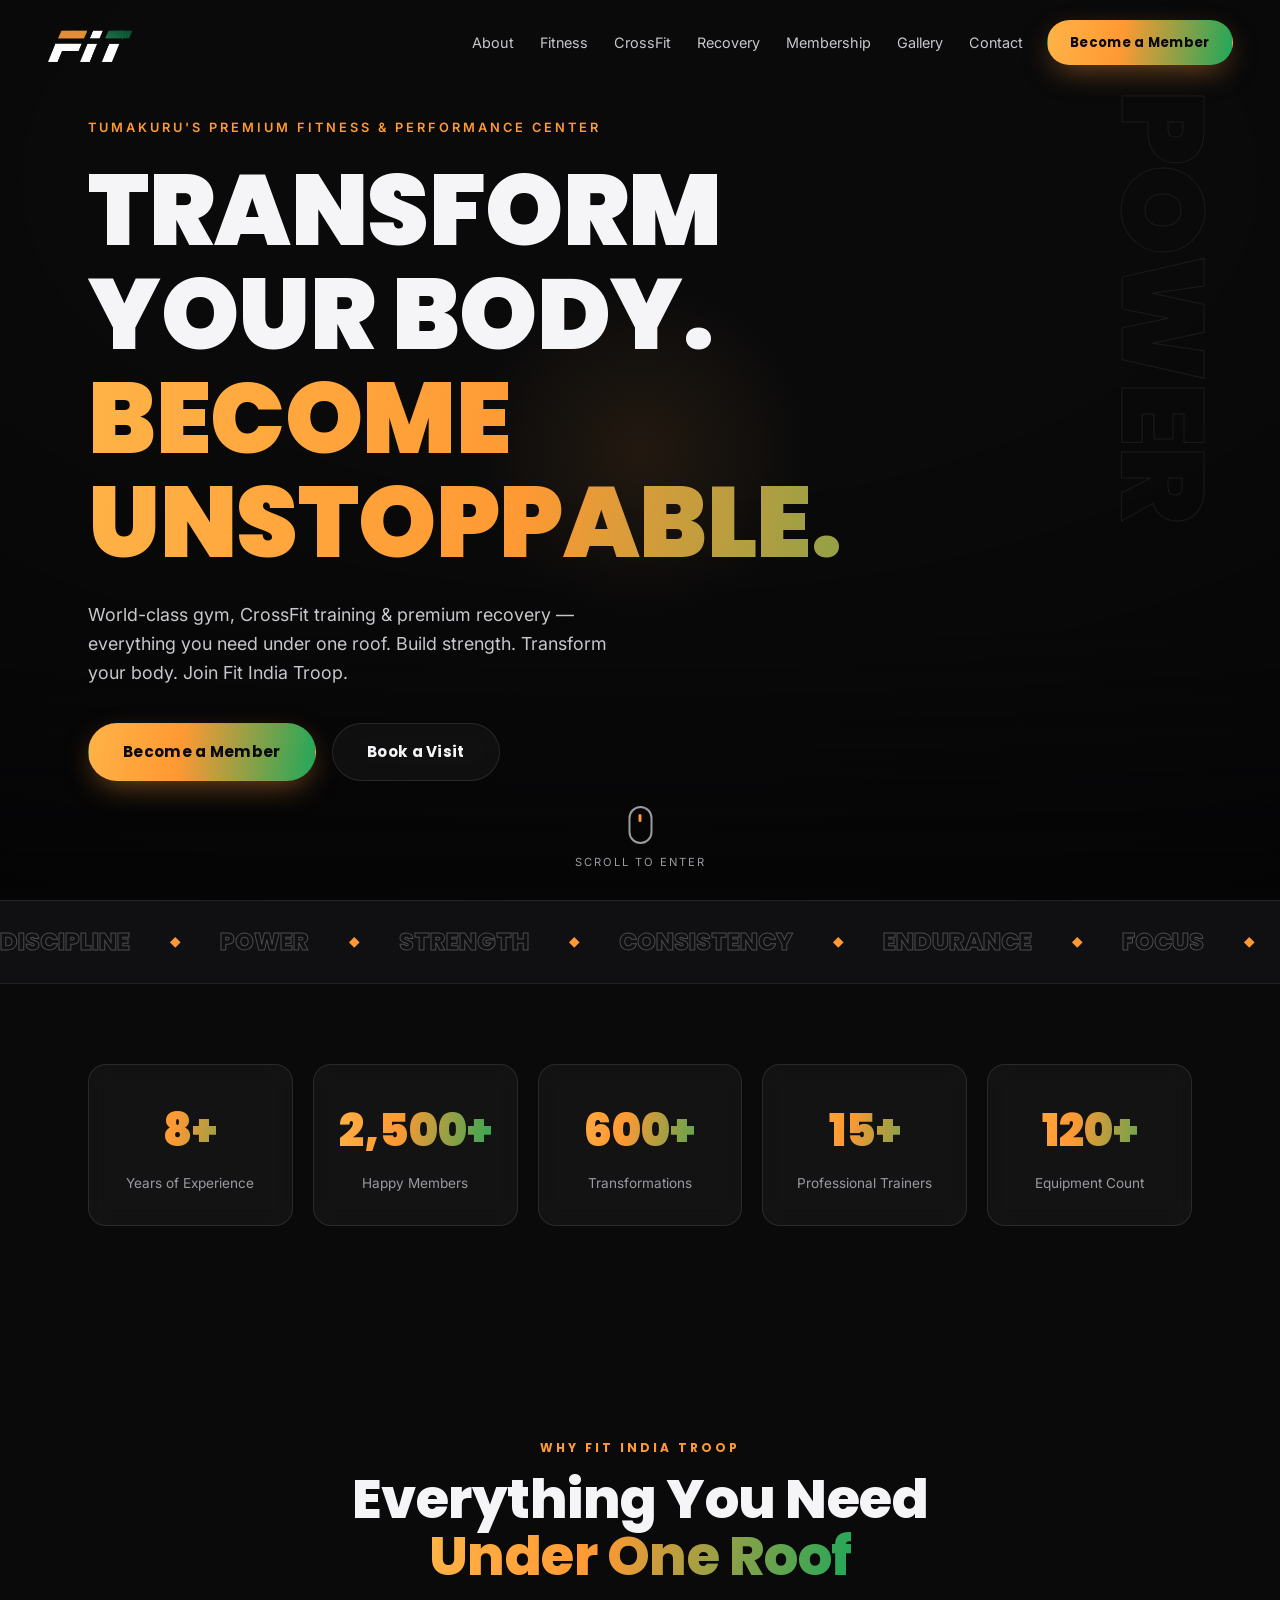
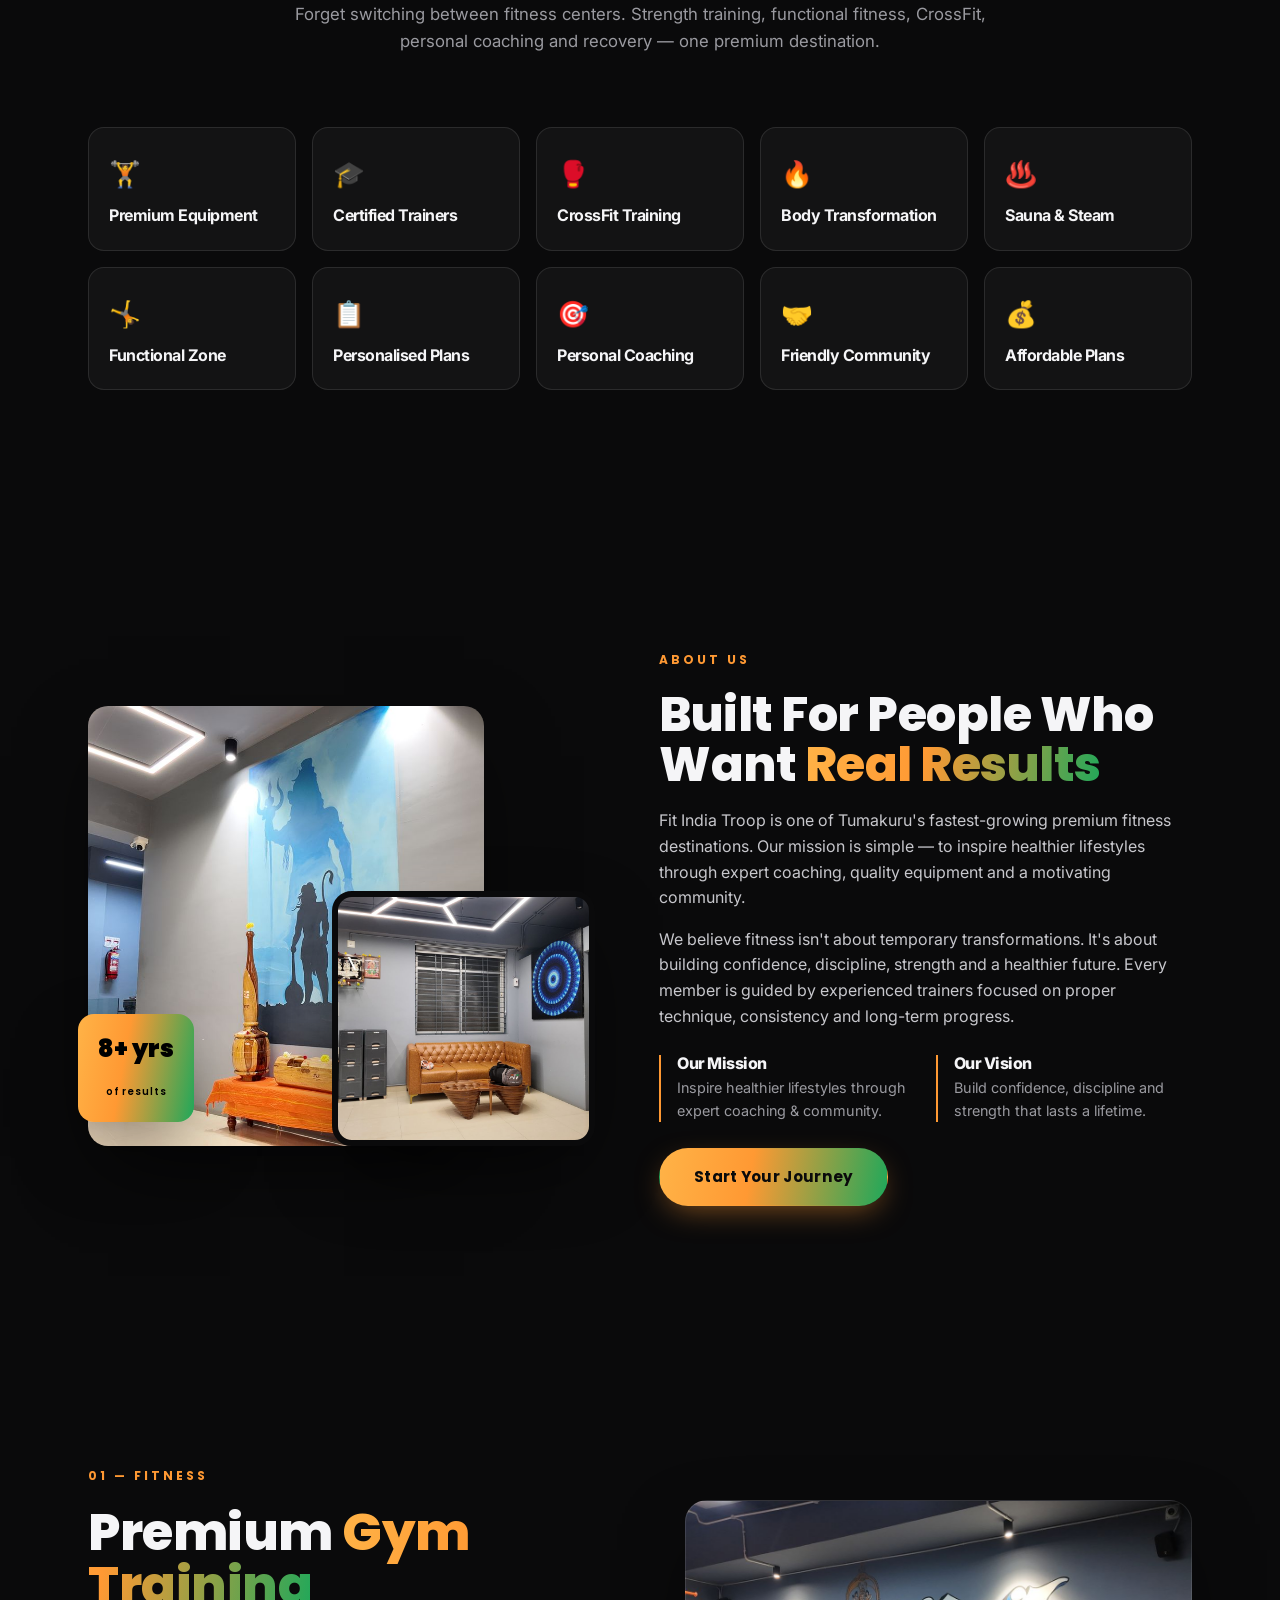
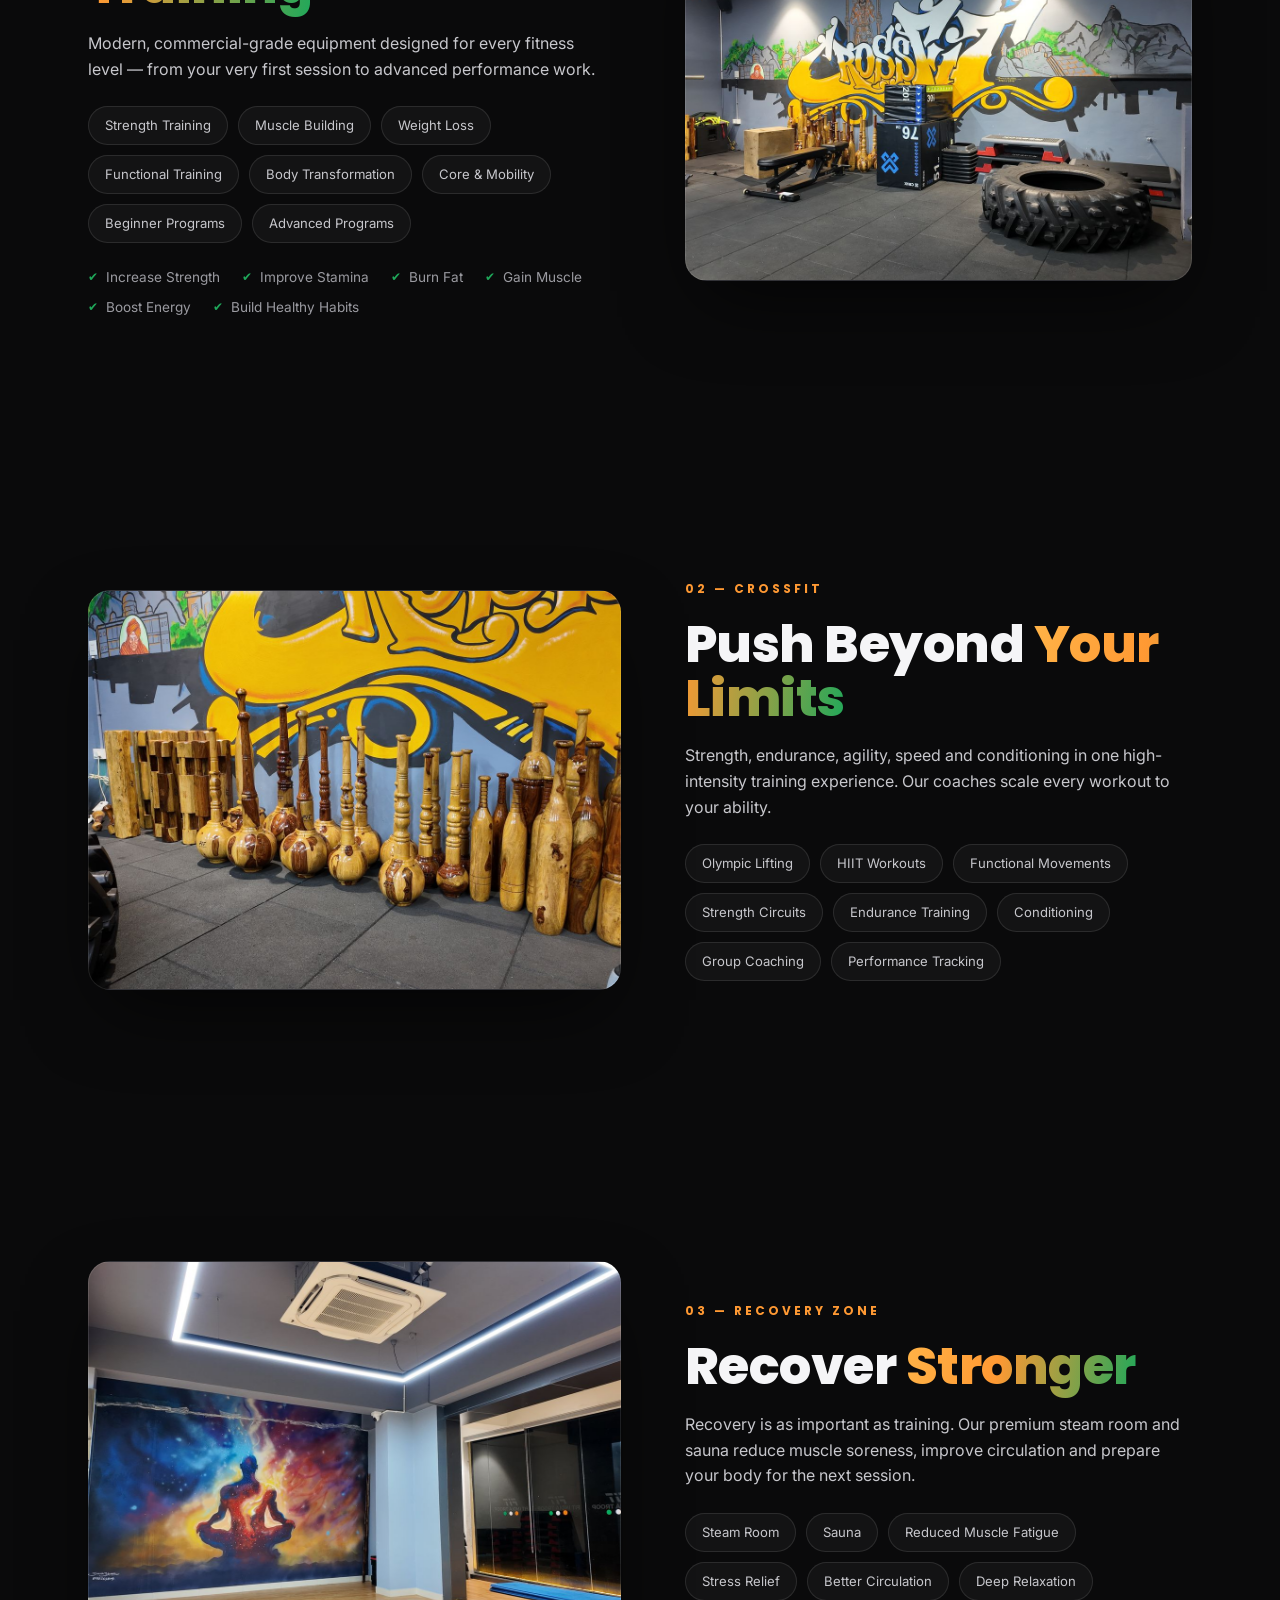
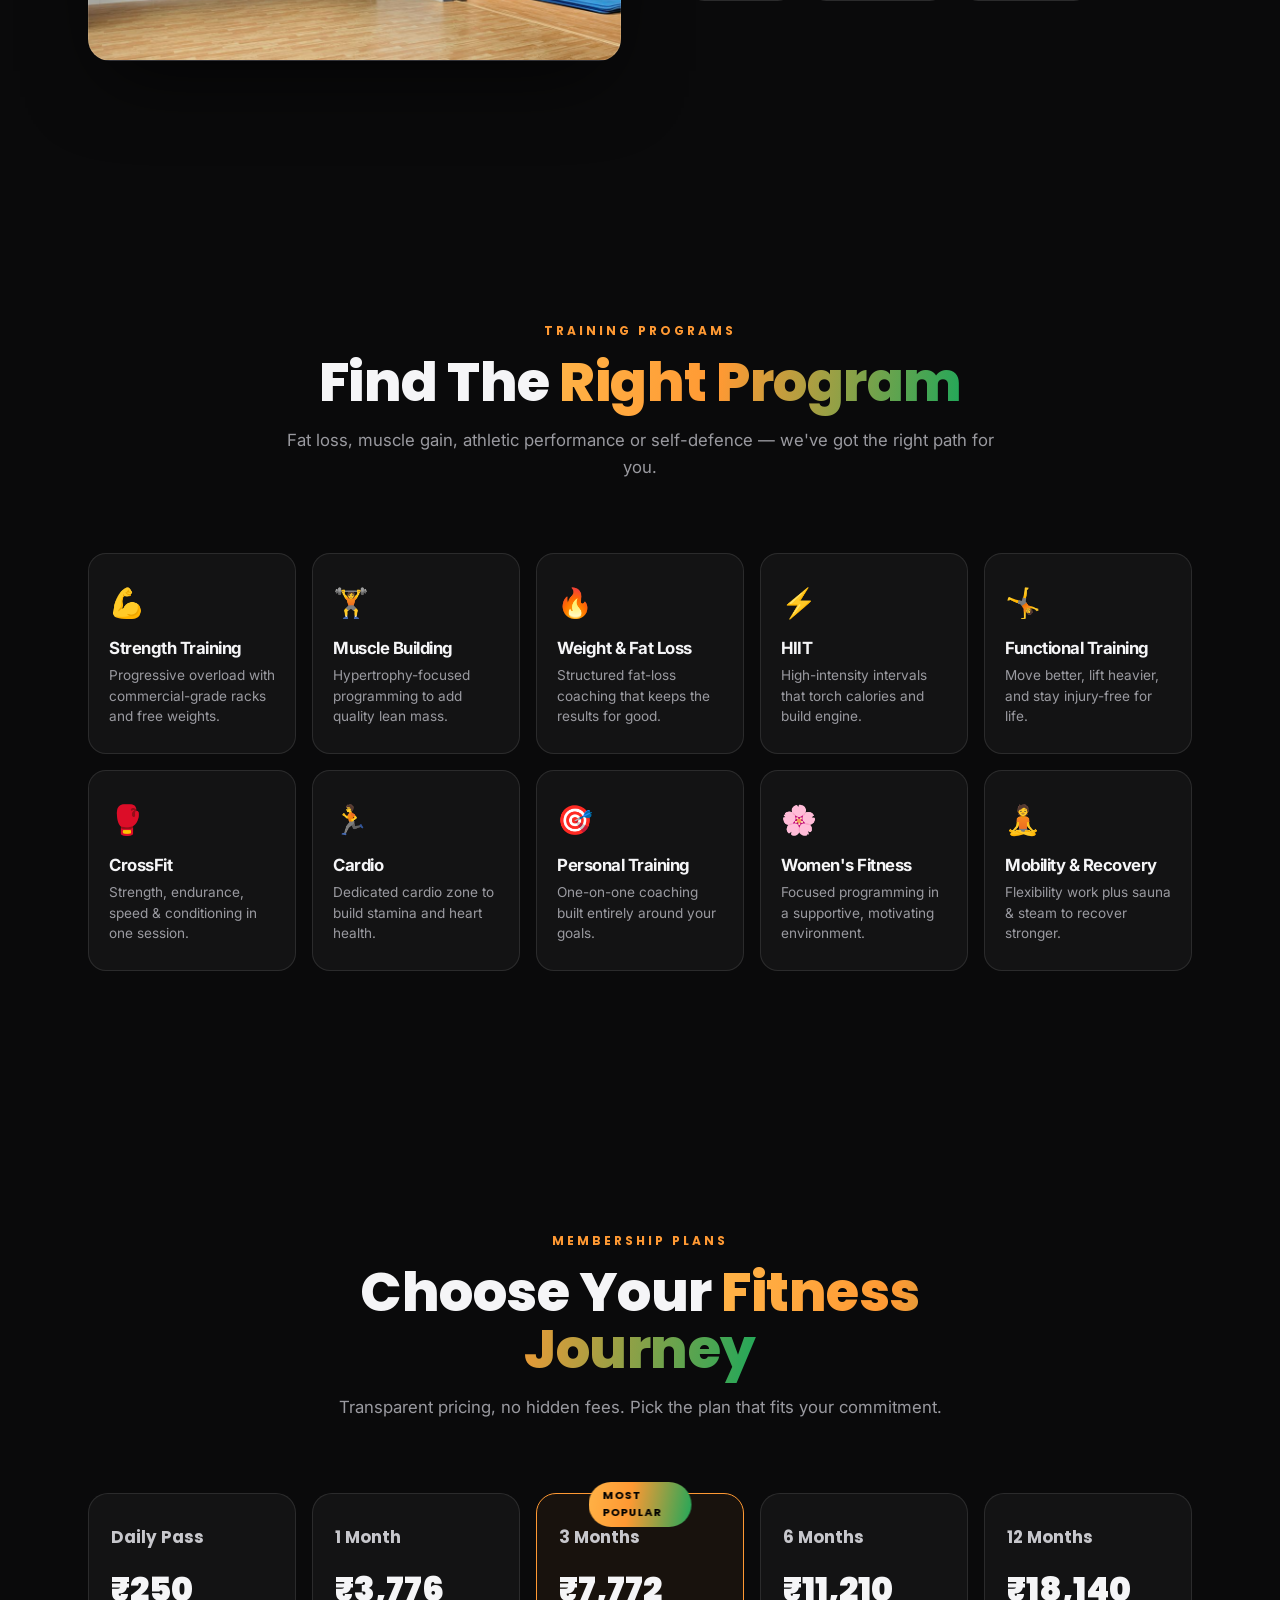
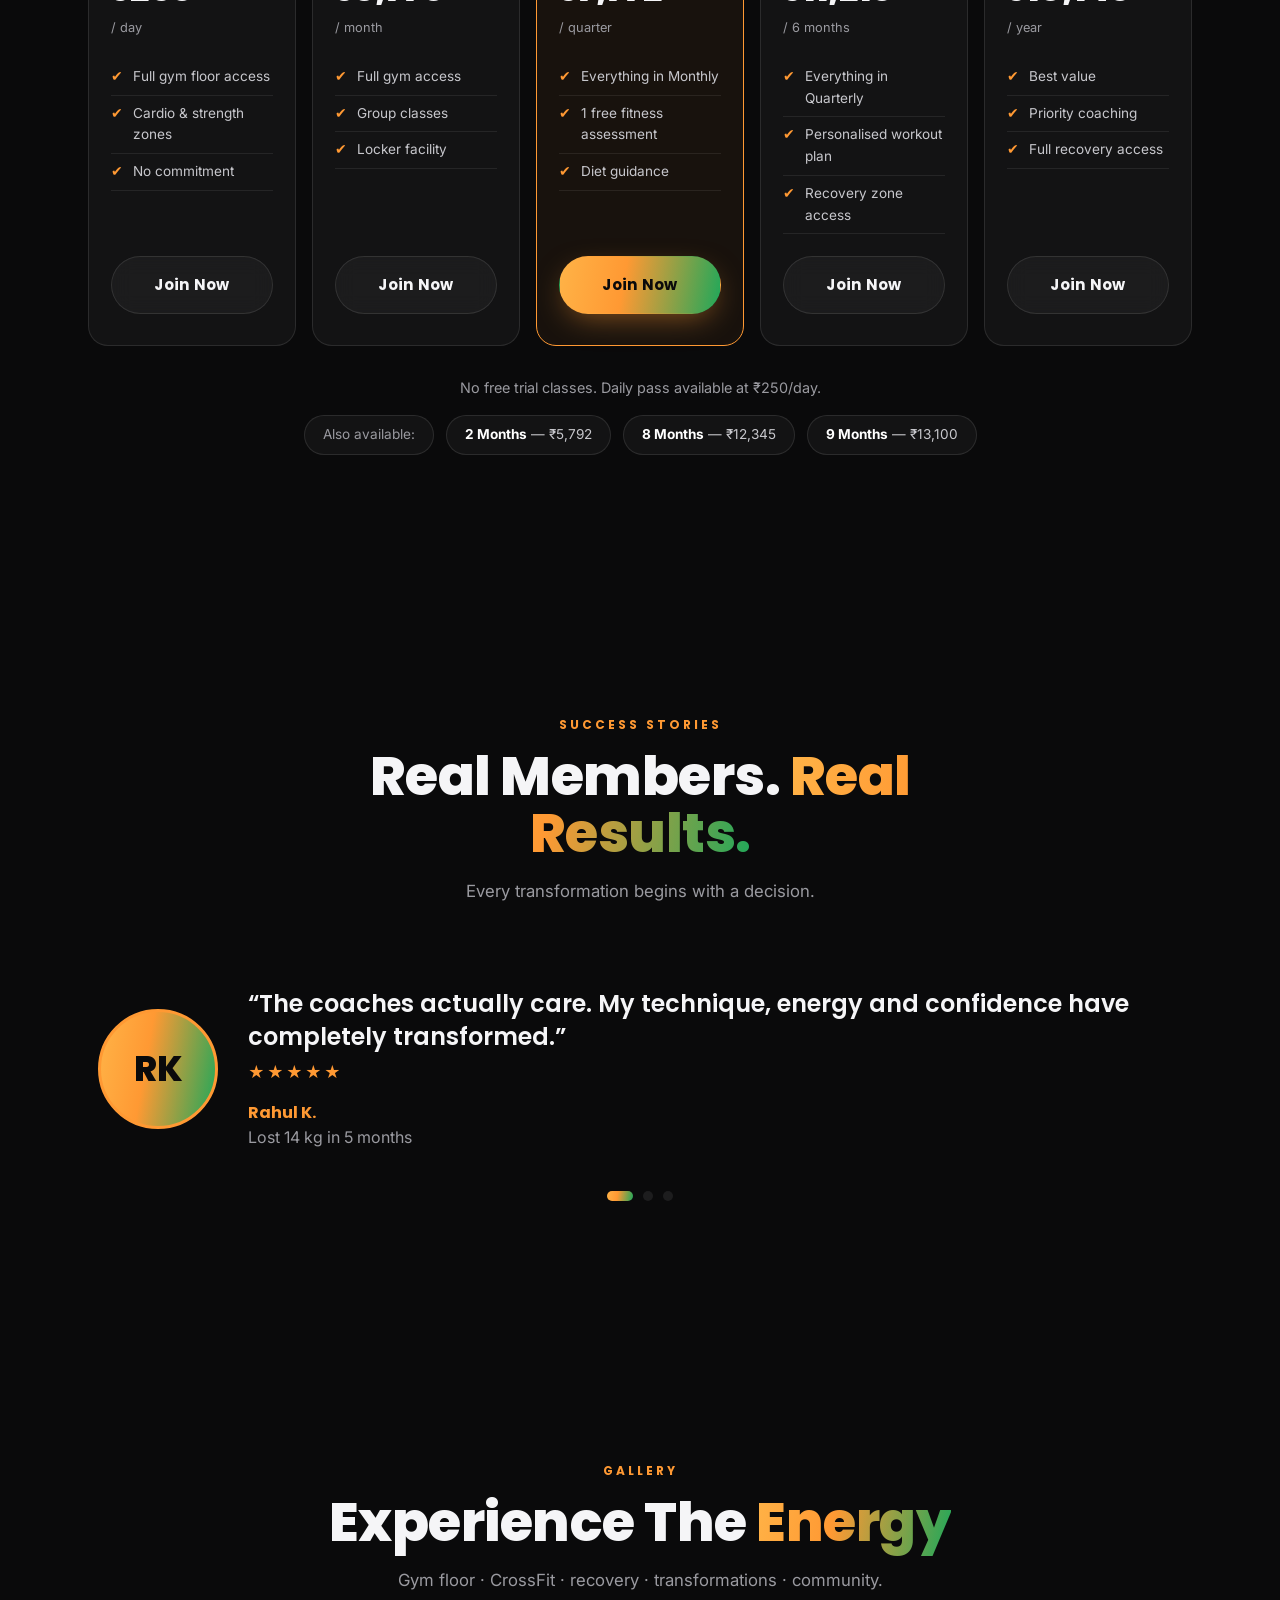
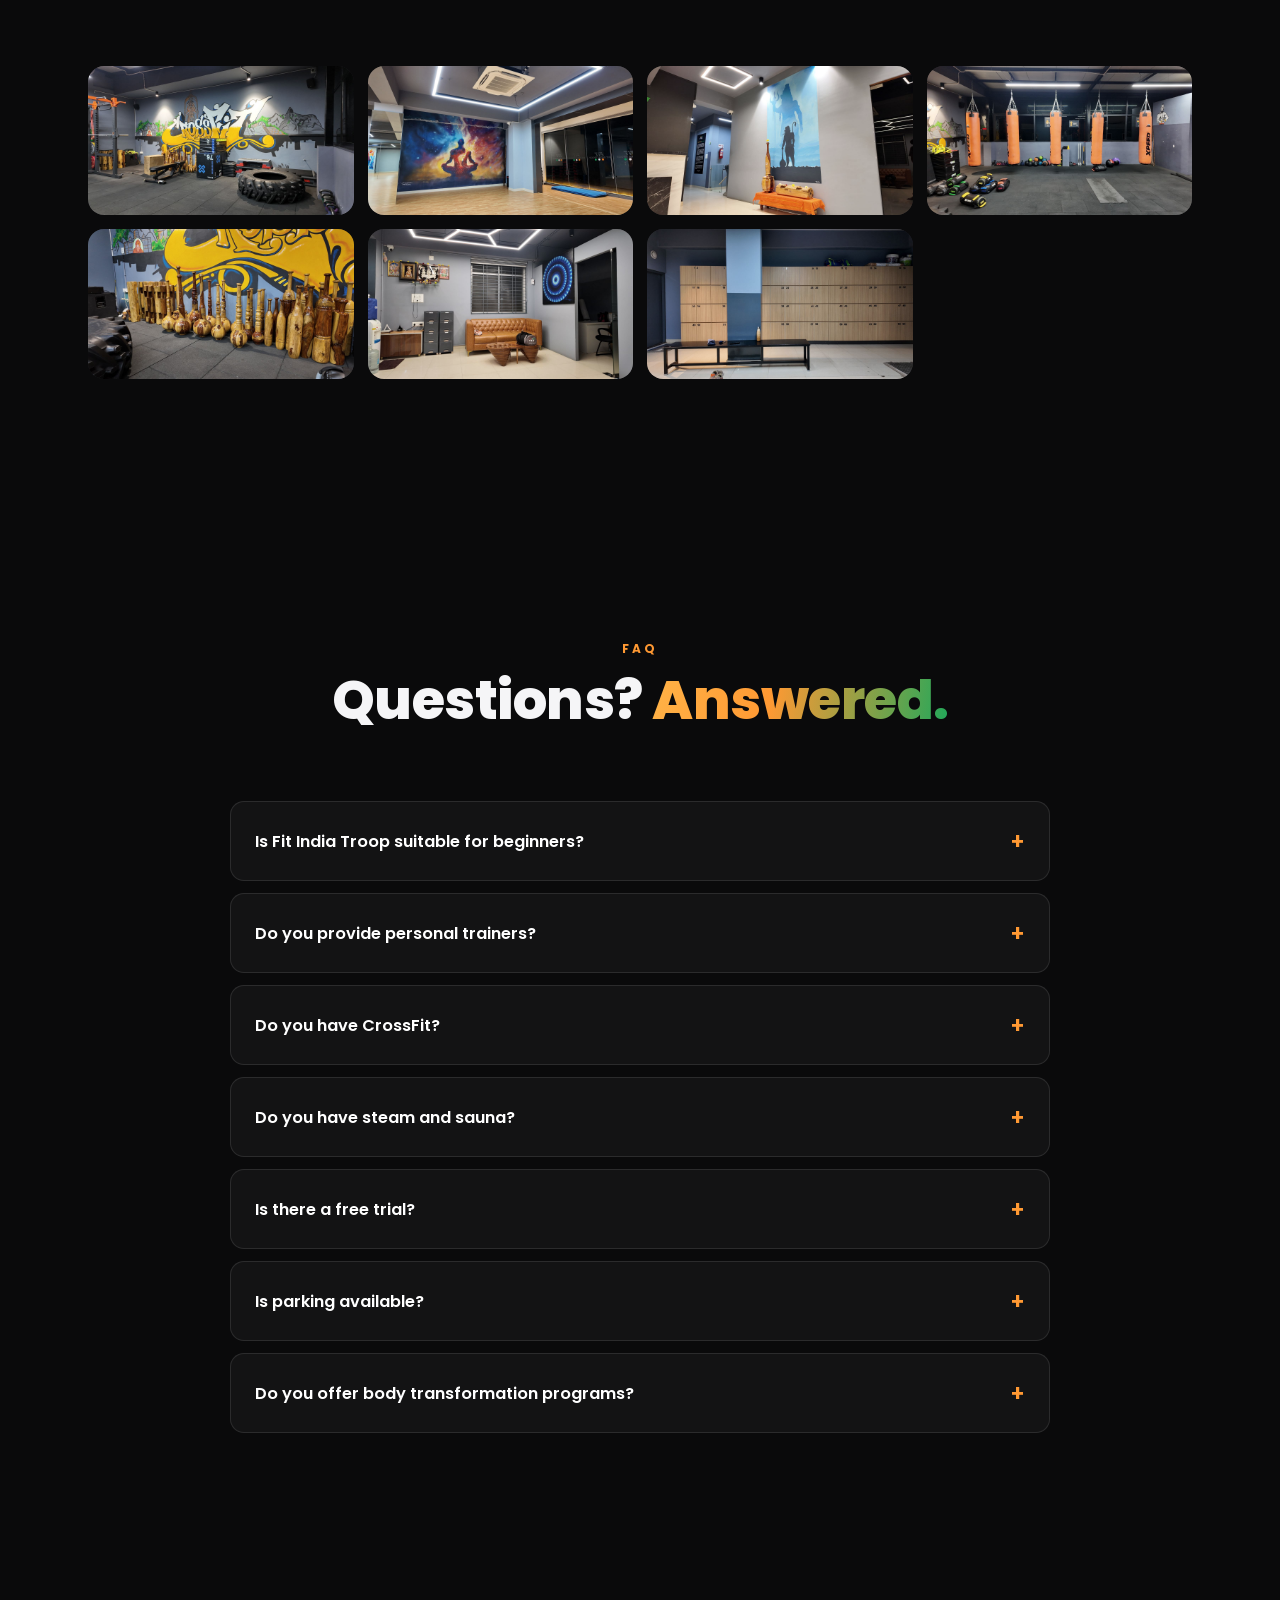
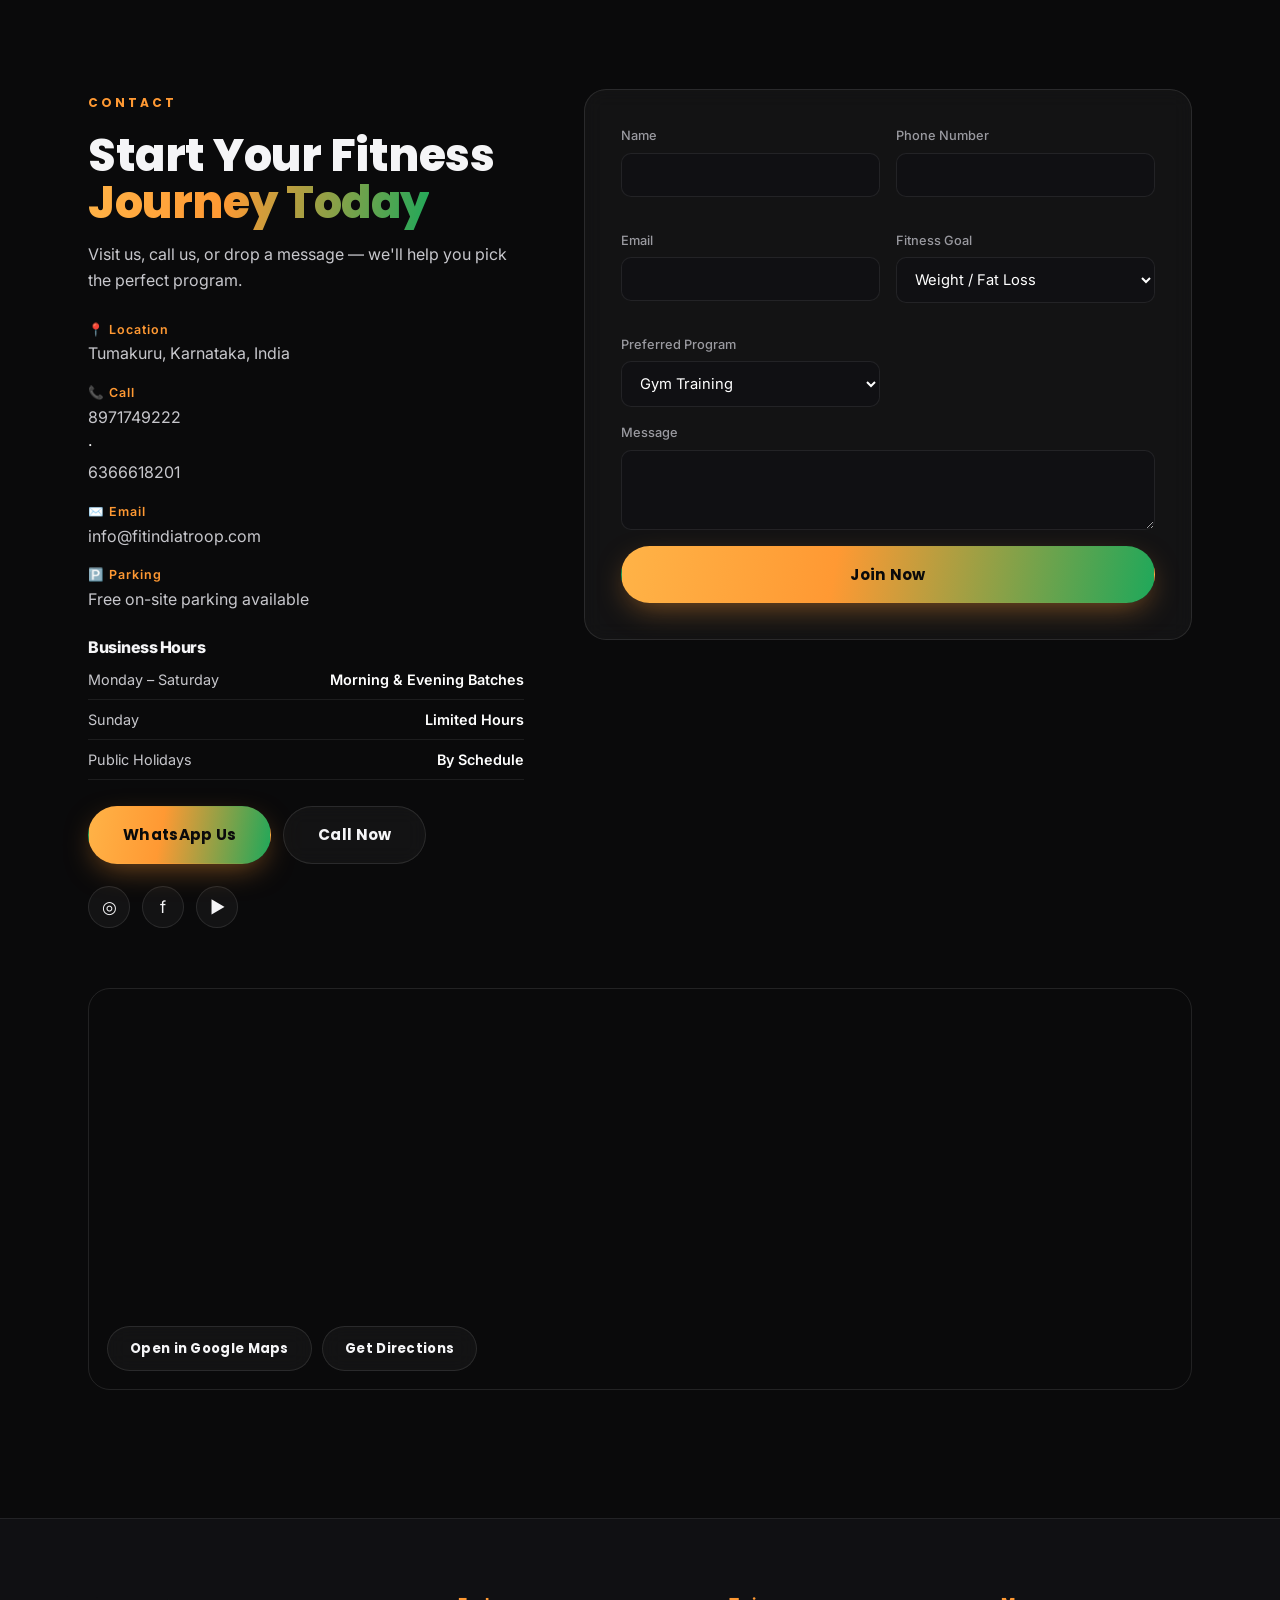
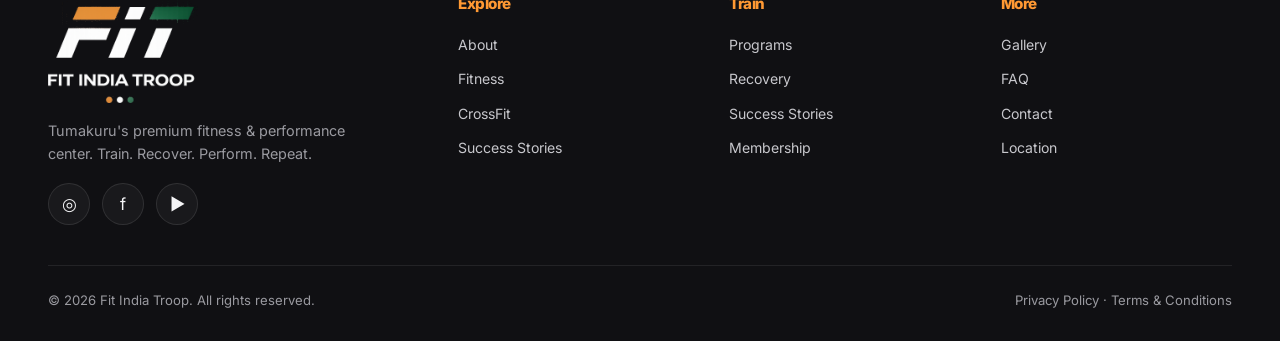
==== index.html @ 98d15b54 "Add Fit India Troop website Full premium single-page site: 3D scroll lat-pulldown hero, real logo, r" ====
<!DOCTYPE html>
<html lang="en">
<head>
  <meta charset="UTF-8" />
  <meta name="viewport" content="width=device-width, initial-scale=1.0" />
  <meta name="theme-color" content="#0a0a0b" />

  <title>Fit India Troop — Premium Gym, CrossFit & Recovery in Tumakuru</title>
  <meta name="description" content="Fit India Troop is Tumakuru's premium fitness & performance center — world-class gym, CrossFit, personal training and sauna & steam recovery. Train. Recover. Perform." />
  <meta name="keywords" content="gym in Tumakuru, best gym in Tumakuru, CrossFit Tumakuru, personal training Tumakuru, sauna gym Tumakuru, steam bath gym Tumakuru, body transformation Tumakuru, functional training, weight loss gym Tumakuru" />
  <meta name="author" content="Fit India Troop" />
  <link rel="canonical" href="https://www.fitindiatroop.com/" />

  <!-- Open Graph -->
  <meta property="og:type" content="website" />
  <meta property="og:title" content="Fit India Troop — Premium Gym, CrossFit & Recovery in Tumakuru" />
  <meta property="og:description" content="World-class gym, CrossFit training & premium recovery — all under one roof in Tumakuru." />
  <meta property="og:image" content="assets/images/gym-1.jpg" />
  <meta property="og:site_name" content="Fit India Troop" />
  <meta name="twitter:card" content="summary_large_image" />

  <link rel="icon" type="image/png" href="assets/logo-mark.png" />
  <link rel="preconnect" href="https://fonts.googleapis.com" />
  <link rel="preconnect" href="https://fonts.gstatic.com" crossorigin />
  <link href="https://fonts.googleapis.com/css2?family=Inter:wght@300;400;500;600&family=Poppins:wght@600;700;800;900&display=swap" rel="stylesheet" />
  <link rel="stylesheet" href="css/styles.css" />

  <!-- Structured data -->
  <script type="application/ld+json">
  {
    "@context": "https://schema.org",
    "@type": "HealthClub",
    "name": "Fit India Troop",
    "description": "Premium fitness & performance center offering gym, CrossFit, personal training and recovery facilities.",
    "address": { "@type": "PostalAddress", "addressLocality": "Tumakuru", "addressRegion": "Karnataka", "addressCountry": "IN" },
    "telephone": "+918971749222",
    "openingHours": "Mo-Sa",
    "priceRange": "₹₹",
    "sameAs": []
  }
  </script>
</head>
<body>

  <!-- ============ LOADER ============ -->
  <div id="loader" class="loader">
    <div class="loader__inner">
      <img class="loader__logo" src="assets/logo.png" alt="Fit India Troop" />
      <div class="loader__bar"><span id="loaderFill" class="loader__fill"></span></div>
      <div class="loader__pct"><span id="loaderPct">0</span>%</div>
      <p class="loader__tag">TRAIN · RECOVER · PERFORM</p>
    </div>
  </div>

  <!-- ============ PROGRESS + CURSOR ============ -->
  <div id="scrollProgress" class="scroll-progress"></div>
  <div id="cursorGlow" class="cursor-glow"></div>

  <!-- ============ NAV ============ -->
  <header id="nav" class="nav">
    <a href="#hero" class="nav__brand" aria-label="Fit India Troop home"><img class="logo--mark" src="assets/logo-mark.png" alt="Fit India Troop" /></a>
    <nav class="nav__links" id="navLinks">
      <a href="#about">About</a>
      <a href="#fitness">Fitness</a>
      <a href="#crossfit">CrossFit</a>
      <a href="#recovery">Recovery</a>
      <a href="#membership">Membership</a>
      <a href="#gallery">Gallery</a>
      <a href="#contact">Contact</a>
    </nav>
    <a href="#membership" class="btn btn--sm btn--solid nav__cta">Become a Member</a>
    <button id="navToggle" class="nav__toggle" aria-label="Menu"><span></span><span></span><span></span></button>
  </header>

  <!-- ============ HERO ============ -->
  <section id="hero" class="hero">
    <canvas id="heroCanvas" class="hero__canvas"></canvas>
    <div class="hero__vignette"></div>

    <div class="hero__words" id="heroWords" aria-hidden="true"></div>

    <div class="hero__content">
      <p class="hero__eyebrow">Tumakuru's Premium Fitness &amp; Performance Center</p>
      <h1 class="hero__title">
        <span>TRANSFORM</span>
        <span>YOUR BODY.</span>
        <span class="grad">BECOME UNSTOPPABLE.</span>
      </h1>
      <p class="hero__sub">World-class gym, CrossFit training &amp; premium recovery — everything you need under one roof. Build strength. Transform your body. Join Fit India Troop.</p>
      <div class="hero__cta">
        <a href="#membership" class="btn btn--solid">Become a Member</a>
        <a href="#contact" class="btn btn--ghost">Book a Visit</a>
      </div>
    </div>

    <a href="#stats" class="hero__scroll" aria-label="Scroll down">
      <span class="hero__mouse"><span></span></span>
      <em>Scroll to enter</em>
    </a>
  </section>

  <!-- ============ MARQUEE ============ -->
  <div class="marquee" aria-hidden="true">
    <div class="marquee__track" id="marqueeTrack"></div>
  </div>

  <!-- ============ STATS ============ -->
  <section id="stats" class="stats">
    <div class="stats__grid" id="statsGrid"></div>
  </section>

  <!-- ============ ONE ROOF / WHY ============ -->
  <section id="why" class="section why">
    <div class="section__head reveal">
      <span class="kicker">Why Fit India Troop</span>
      <h2>Everything You Need <span class="grad">Under One Roof</span></h2>
      <p>Forget switching between fitness centers. Strength training, functional fitness, CrossFit, personal coaching and recovery — one premium destination.</p>
    </div>
    <div class="why__grid" id="whyGrid"></div>
  </section>

  <!-- ============ ABOUT ============ -->
  <section id="about" class="section about">
    <div class="about__grid">
      <div class="about__media reveal">
        <div class="about__img" data-img="aboutPrimary"></div>
        <div class="about__img about__img--sm" data-img="aboutSecondary"></div>
        <div class="about__badge">8+ yrs<br /><small>of results</small></div>
      </div>
      <div class="about__body">
        <span class="kicker reveal">About Us</span>
        <h2 class="reveal">Built For People Who Want <span class="grad">Real Results</span></h2>
        <p class="reveal">Fit India Troop is one of Tumakuru's fastest-growing premium fitness destinations. Our mission is simple — to inspire healthier lifestyles through expert coaching, quality equipment and a motivating community.</p>
        <p class="reveal">We believe fitness isn't about temporary transformations. It's about building confidence, discipline, strength and a healthier future. Every member is guided by experienced trainers focused on proper technique, consistency and long-term progress.</p>
        <div class="about__mv">
          <div class="mv reveal"><h4>Our Mission</h4><p>Inspire healthier lifestyles through expert coaching &amp; community.</p></div>
          <div class="mv reveal"><h4>Our Vision</h4><p>Build confidence, discipline and strength that lasts a lifetime.</p></div>
        </div>
        <a href="#membership" class="btn btn--solid reveal">Start Your Journey</a>
      </div>
    </div>
  </section>

  <!-- ============ FITNESS ============ -->
  <section id="fitness" class="section split split--fitness">
    <div class="split__text">
      <span class="kicker reveal">01 — Fitness</span>
      <h2 class="reveal">Premium <span class="grad">Gym Training</span></h2>
      <p class="reveal">Modern, commercial-grade equipment designed for every fitness level — from your very first session to advanced performance work.</p>
      <ul class="chips reveal">
        <li>Strength Training</li><li>Muscle Building</li><li>Weight Loss</li><li>Functional Training</li>
        <li>Body Transformation</li><li>Core &amp; Mobility</li><li>Beginner Programs</li><li>Advanced Programs</li>
      </ul>
      <div class="benefits reveal">
        <span>Increase Strength</span><span>Improve Stamina</span><span>Burn Fat</span>
        <span>Gain Muscle</span><span>Boost Energy</span><span>Build Healthy Habits</span>
      </div>
    </div>
    <div class="split__visual reveal"><div class="split__img" data-gallery-idx="0"></div></div>
  </section>

  <!-- ============ CROSSFIT ============ -->
  <section id="crossfit" class="section split split--rev split--crossfit">
    <div class="split__text">
      <span class="kicker reveal">02 — CrossFit</span>
      <h2 class="reveal">Push Beyond <span class="grad">Your Limits</span></h2>
      <p class="reveal">Strength, endurance, agility, speed and conditioning in one high-intensity training experience. Our coaches scale every workout to your ability.</p>
      <ul class="chips reveal">
        <li>Olympic Lifting</li><li>HIIT Workouts</li><li>Functional Movements</li><li>Strength Circuits</li>
        <li>Endurance Training</li><li>Conditioning</li><li>Group Coaching</li><li>Performance Tracking</li>
      </ul>
    </div>
    <div class="split__visual reveal"><div class="split__img" data-gallery-idx="1"></div></div>
  </section>

  <!-- ============ RECOVERY ============ -->
  <section id="recovery" class="section split split--rev recovery">
    <div class="split__text">
      <span class="kicker reveal">03 — Recovery Zone</span>
      <h2 class="reveal">Recover <span class="grad">Stronger</span></h2>
      <p class="reveal">Recovery is as important as training. Our premium steam room and sauna reduce muscle soreness, improve circulation and prepare your body for the next session.</p>
      <ul class="chips reveal">
        <li>Steam Room</li><li>Sauna</li><li>Reduced Muscle Fatigue</li>
        <li>Stress Relief</li><li>Better Circulation</li><li>Deep Relaxation</li>
      </ul>
    </div>
    <div class="split__visual reveal"><div class="split__img" data-gallery-idx="2"></div></div>
  </section>

  <!-- ============ PROGRAMS ============ -->
  <section id="programs" class="section programs">
    <div class="section__head reveal">
      <span class="kicker">Training Programs</span>
      <h2>Find The <span class="grad">Right Program</span></h2>
      <p>Fat loss, muscle gain, athletic performance or self-defence — we've got the right path for you.</p>
    </div>
    <div class="programs__grid" id="programsGrid"></div>
  </section>

  <!-- ============ MEMBERSHIP ============ -->
  <section id="membership" class="section membership">
    <div class="section__head reveal">
      <span class="kicker">Membership Plans</span>
      <h2>Choose Your <span class="grad">Fitness Journey</span></h2>
      <p>Transparent pricing, no hidden fees. Pick the plan that fits your commitment.</p>
    </div>
    <div class="plans" id="plansGrid"></div>
    <p class="plans__note" id="plansNote"></p>
    <div class="plans__extra" id="plansExtra"></div>
  </section>

  <!-- ============ TESTIMONIALS ============ -->
  <section id="stories" class="section stories">
    <div class="section__head reveal">
      <span class="kicker">Success Stories</span>
      <h2>Real Members. <span class="grad">Real Results.</span></h2>
      <p>Every transformation begins with a decision.</p>
    </div>
    <div class="stories__viewport"><div class="stories__track" id="storiesTrack"></div></div>
    <div class="stories__dots" id="storiesDots"></div>
  </section>

  <!-- ============ GALLERY ============ -->
  <section id="gallery" class="section gallery">
    <div class="section__head reveal">
      <span class="kicker">Gallery</span>
      <h2>Experience The <span class="grad">Energy</span></h2>
      <p>Gym floor · CrossFit · recovery · transformations · community.</p>
    </div>
    <div class="gallery__grid" id="galleryGrid"></div>
  </section>

  <!-- ============ FAQ ============ -->
  <section id="faq" class="section faq">
    <div class="section__head reveal">
      <span class="kicker">FAQ</span>
      <h2>Questions? <span class="grad">Answered.</span></h2>
    </div>
    <div class="faq__list" id="faqList"></div>
  </section>

  <!-- ============ CONTACT ============ -->
  <section id="contact" class="section contact">
    <div class="contact__grid">
      <div class="contact__info">
        <span class="kicker reveal">Contact</span>
        <h2 class="reveal">Start Your Fitness <span class="grad">Journey Today</span></h2>
        <p class="reveal">Visit us, call us, or drop a message — we'll help you pick the perfect program.</p>

        <ul class="contact__list">
          <li class="reveal"><span>📍 Location</span><a data-cfg="mapLink" target="_blank" rel="noopener" id="cAddress"></a></li>
          <li class="reveal"><span>📞 Call</span><a data-cfg="phone1" id="cPhone1"></a> · <a data-cfg="phone2" id="cPhone2"></a></li>
          <li class="reveal"><span>✉️ Email</span><a data-cfg="email" id="cEmail"></a></li>
          <li class="reveal"><span>🅿️ Parking</span><em id="cParking"></em></li>
        </ul>

        <div class="hours reveal">
          <h4>Business Hours</h4>
          <ul id="hoursList"></ul>
        </div>

        <div class="contact__actions reveal">
          <a class="btn btn--solid" data-cfg="whatsapp" id="cWhats">WhatsApp Us</a>
          <a class="btn btn--ghost" data-cfg="call" id="cCall">Call Now</a>
        </div>
        <div class="socials reveal" id="socials"></div>
      </div>

      <form class="contact__form reveal" id="contactForm" novalidate>
        <div class="field"><label>Name</label><input name="name" required /><small></small></div>
        <div class="field"><label>Phone Number</label><input name="phone" required inputmode="tel" /><small></small></div>
        <div class="field"><label>Email</label><input name="email" type="email" required /><small></small></div>
        <div class="field">
          <label>Fitness Goal</label>
          <select name="goal">
            <option>Weight / Fat Loss</option><option>Muscle Gain</option><option>General Fitness</option>
            <option>Sports Performance</option><option>Strength Training</option><option>Recovery</option>
          </select>
        </div>
        <div class="field">
          <label>Preferred Program</label>
          <select name="program">
            <option>Gym Training</option><option>CrossFit</option><option>Functional Training</option>
            <option>Personal Training</option><option>Women's Fitness</option>
          </select>
        </div>
        <div class="field field--full"><label>Message</label><textarea name="message" rows="3"></textarea></div>
        <button type="submit" class="btn btn--solid btn--full">Join Now</button>
        <p class="form__success" id="formSuccess">✔ Thank you! We'll reach out to you shortly.</p>
      </form>
    </div>

    <div class="map reveal">
      <iframe id="mapFrame" title="Fit India Troop location" loading="lazy" referrerpolicy="no-referrer-when-downgrade" allowfullscreen></iframe>
      <div class="map__actions">
        <a class="btn btn--sm btn--ghost" data-cfg="mapOpen" id="mapOpen" target="_blank" rel="noopener">Open in Google Maps</a>
        <a class="btn btn--sm btn--ghost" data-cfg="directions" id="mapDir" target="_blank" rel="noopener">Get Directions</a>
      </div>
    </div>
  </section>

  <!-- ============ FOOTER ============ -->
  <footer class="footer">
    <div class="footer__top">
      <div class="footer__brand">
        <img class="logo--foot" src="assets/logo.png" alt="Fit India Troop" />
        <p>Tumakuru's premium fitness &amp; performance center. Train. Recover. Perform. Repeat.</p>
        <div class="socials" id="socialsFoot"></div>
      </div>
      <div class="footer__col"><h5>Explore</h5><a href="#about">About</a><a href="#fitness">Fitness</a><a href="#crossfit">CrossFit</a><a href="#stories">Success Stories</a></div>
      <div class="footer__col"><h5>Train</h5><a href="#programs">Programs</a><a href="#recovery">Recovery</a><a href="#stories">Success Stories</a><a href="#membership">Membership</a></div>
      <div class="footer__col"><h5>More</h5><a href="#gallery">Gallery</a><a href="#faq">FAQ</a><a href="#contact">Contact</a><a data-cfg="mapLink" id="fMap" target="_blank" rel="noopener">Location</a></div>
    </div>
    <div class="footer__bottom">
      <span>© <span id="year"></span> Fit India Troop. All rights reserved.</span>
      <span class="footer__legal"><a href="#">Privacy Policy</a> · <a href="#">Terms &amp; Conditions</a></span>
    </div>
  </footer>

  <!-- ============ LIGHTBOX ============ -->
  <div class="lightbox" id="lightbox"><button class="lightbox__close" id="lbClose">✕</button><img id="lbImg" alt="" /></div>

  <script type="module" src="js/main.js"></script>
</body>
</html>
---- css/styles.css ----
/* =============================================================================
   FIT INDIA TROOP — premium design system
   Matte black base · India tricolor accents (saffron + green) · glassmorphism
   ============================================================================= */

:root{
  --black:#0a0a0b; --black-2:#101013; --black-3:#16161a; --panel:#1b1b20;
  --white:#f5f5f7; --grey:#9a9aa0; --grey-2:#c7c7cc; --line:rgba(255,255,255,.08);
  --saffron:#ff9933; --saffron-2:#ffb347; --green:#1fa85a; --green-2:#138808;
  --red:#e11d48; --red-2:#ff3b5c;
  --grad:linear-gradient(100deg,var(--saffron-2),var(--saffron) 40%,var(--green) 100%);
  --glass:rgba(255,255,255,.04); --glass-brd:rgba(255,255,255,.10);
  --shadow:0 30px 80px -20px rgba(0,0,0,.7);
  --ease:cubic-bezier(.22,1,.36,1);
  --max:1200px;
  --f-head:'Poppins',sans-serif; --f-body:'Inter',sans-serif;
}

*{margin:0;padding:0;box-sizing:border-box}
html{scroll-behavior:smooth}
body{
  font-family:var(--f-body); background:var(--black); color:var(--white);
  line-height:1.6; overflow-x:hidden; -webkit-font-smoothing:antialiased;
}
body.locked{overflow:hidden}
img{max-width:100%;display:block}
a{color:inherit;text-decoration:none}
::selection{background:var(--saffron);color:#000}
h1,h2,h3,h4,h5{font-family:var(--f-head);font-weight:800;line-height:1.05;letter-spacing:-.5px}
.grad{background:var(--grad);-webkit-background-clip:text;background-clip:text;color:transparent}

/* ---------- buttons ---------- */
.btn{
  --pad:16px 34px; display:inline-flex;align-items:center;justify-content:center;gap:.5em;
  padding:var(--pad); border-radius:100px; font-family:var(--f-head); font-weight:700;
  font-size:.95rem; letter-spacing:.3px; cursor:pointer; border:1px solid transparent;
  transition:transform .4s var(--ease),box-shadow .4s var(--ease),background .3s,color .3s;
  will-change:transform;
}
.btn--sm{--pad:11px 22px;font-size:.82rem}
.btn--full{width:100%}
.btn--solid{background:var(--grad);color:#0a0a0b;box-shadow:0 10px 30px -8px rgba(255,153,51,.5)}
.btn--solid:hover{transform:translateY(-3px);box-shadow:0 18px 44px -8px rgba(255,153,51,.65)}
.btn--ghost{background:var(--glass);border-color:var(--glass-brd);color:var(--white);backdrop-filter:blur(10px)}
.btn--ghost:hover{transform:translateY(-3px);border-color:var(--saffron);box-shadow:0 12px 30px -10px rgba(255,153,51,.4)}

/* ---------- loader ---------- */
.loader{position:fixed;inset:0;z-index:1000;background:var(--black);display:grid;place-items:center;transition:opacity .8s var(--ease),visibility .8s}
.loader.done{opacity:0;visibility:hidden}
.loader__inner{text-align:center;width:min(340px,80vw)}
.loader__logo{display:block;width:min(300px,74vw);height:auto;margin:0 auto 34px;opacity:0;animation:fadeUp .9s var(--ease) forwards}
.loader__bar{height:3px;background:rgba(255,255,255,.1);border-radius:4px;overflow:hidden}
.loader__fill{display:block;height:100%;width:0;background:var(--grad);box-shadow:0 0 18px var(--saffron)}
.loader__pct{margin-top:14px;font-family:var(--f-head);font-weight:700;font-size:1.4rem}
.loader__tag{margin-top:8px;color:var(--grey);letter-spacing:4px;font-size:.7rem}
@keyframes fadeUp{from{opacity:0;transform:translateY(20px)}to{opacity:1;transform:none}}

/* ---------- scroll progress + cursor ---------- */
.scroll-progress{position:fixed;top:0;left:0;height:3px;width:0;background:var(--grad);z-index:120;box-shadow:0 0 12px var(--saffron)}
.cursor-glow{position:fixed;top:0;left:0;width:400px;height:400px;border-radius:50%;pointer-events:none;z-index:1;
  background:radial-gradient(circle,rgba(255,153,51,.10),transparent 60%);transform:translate(-50%,-50%);transition:opacity .4s;mix-blend-mode:screen}
@media(hover:none){.cursor-glow{display:none}}

/* ---------- nav ---------- */
.nav{position:fixed;top:0;left:0;right:0;z-index:100;display:flex;align-items:center;gap:24px;
  padding:20px clamp(18px,4vw,48px);transition:background .4s,padding .4s,border-color .4s;border-bottom:1px solid transparent}
.nav.scrolled{background:rgba(10,10,11,.72);backdrop-filter:blur(18px);border-color:var(--line);padding:12px clamp(18px,4vw,48px)}
.nav__brand{display:inline-flex;align-items:center;transition:transform .4s var(--ease)}
.logo--mark{display:block;height:38px;width:auto;transition:height .4s var(--ease)}
.nav.scrolled .logo--mark{height:32px}
.nav__brand:hover{transform:scale(1.04)}
.nav__links{display:flex;gap:26px;margin-left:auto}
.nav__links a{font-size:.9rem;color:var(--grey-2);position:relative;transition:color .3s}
.nav__links a::after{content:"";position:absolute;left:0;bottom:-6px;height:2px;width:0;background:var(--grad);transition:width .35s var(--ease)}
.nav__links a:hover{color:#fff}.nav__links a:hover::after{width:100%}
.nav__toggle{display:none;flex-direction:column;gap:5px;background:none;border:0;cursor:pointer;padding:6px}
.nav__toggle span{width:26px;height:2px;background:#fff;transition:.3s}

/* ---------- hero ---------- */
.hero{position:relative;height:100svh;min-height:640px;display:grid;align-items:center;overflow:hidden}
.hero__canvas{position:absolute;inset:0;width:100%;height:100%;z-index:0}
.hero__vignette{position:absolute;inset:0;z-index:1;pointer-events:none;
  background:radial-gradient(120% 90% at 50% 20%,transparent 40%,rgba(0,0,0,.55) 100%),linear-gradient(to top,var(--black),transparent 30%)}
.hero__content{position:relative;z-index:3;max-width:var(--max);width:100%;margin:0 auto;padding:0 clamp(18px,5vw,48px)}
.hero__eyebrow{color:var(--saffron);letter-spacing:3px;font-size:.8rem;text-transform:uppercase;margin-bottom:20px;font-weight:600}
.hero__title{font-size:clamp(2.6rem,8vw,6.2rem);font-weight:900;text-transform:uppercase}
.hero__title span{display:block;overflow:hidden}
.hero__sub{max-width:560px;color:var(--grey-2);font-size:clamp(1rem,1.4vw,1.15rem);margin:26px 0 36px}
.hero__cta{display:flex;gap:16px;flex-wrap:wrap}
.hero__words{position:absolute;right:clamp(-10px,2vw,40px);top:50%;transform:translateY(-50%);z-index:2;
  writing-mode:vertical-rl;font-family:var(--f-head);font-weight:900;font-size:clamp(3rem,9vw,8rem);
  color:transparent;-webkit-text-stroke:1px rgba(255,255,255,.07);pointer-events:none;user-select:none;height:80vh;display:flex;align-items:center}
.hero__scroll{position:absolute;bottom:28px;left:50%;transform:translateX(-50%);z-index:3;display:flex;flex-direction:column;align-items:center;gap:10px;color:var(--grey)}
.hero__scroll em{font-style:normal;font-size:.7rem;letter-spacing:2px;text-transform:uppercase}
.hero__mouse{width:24px;height:38px;border:2px solid var(--grey);border-radius:14px;display:flex;justify-content:center;padding-top:6px}
.hero__mouse span{width:3px;height:8px;background:var(--saffron);border-radius:2px;animation:scrollDot 1.6s infinite}
@keyframes scrollDot{0%{opacity:0;transform:translateY(-4px)}40%{opacity:1}80%{opacity:0;transform:translateY(10px)}}

/* ---------- marquee ---------- */
.marquee{border-block:1px solid var(--line);background:var(--black-2);padding:22px 0;overflow:hidden;white-space:nowrap}
.marquee__track{display:inline-flex;gap:40px;animation:scrollX 28s linear infinite;will-change:transform}
.marquee__track span{font-family:var(--f-head);font-weight:800;font-size:1.5rem;text-transform:uppercase;color:transparent;-webkit-text-stroke:1px rgba(255,255,255,.25);display:inline-flex;align-items:center;gap:40px}
.marquee__track span::after{content:"◆";-webkit-text-stroke:0;color:var(--saffron);font-size:.8rem}
@keyframes scrollX{to{transform:translateX(-50%)}}

/* ---------- section base ---------- */
.section{max-width:var(--max);margin:0 auto;padding:clamp(70px,10vw,130px) clamp(18px,5vw,48px)}
.section__head{max-width:720px;margin:0 auto clamp(44px,6vw,72px);text-align:center}
.section__head h2{font-size:clamp(2rem,5vw,3.4rem)}
.section__head p{color:var(--grey);margin-top:16px;font-size:1.05rem}
.kicker{display:inline-block;font-family:var(--f-head);font-weight:700;font-size:.75rem;letter-spacing:3px;text-transform:uppercase;color:var(--saffron);margin-bottom:14px}

/* image placeholder (shown until a real photo is dropped into assets/images) */
.ph{position:relative;background:linear-gradient(135deg,#141418,#1b1b20 55%,#141418) !important}
.ph::after{content:"📷  add photo";position:absolute;inset:0;display:grid;place-items:center;
  color:#4a4a52;font-family:var(--f-head);font-weight:600;font-size:.8rem;letter-spacing:1px}
.ph::before{content:"";position:absolute;inset:0;background:linear-gradient(115deg,transparent 40%,rgba(255,153,51,.05),rgba(31,168,90,.05) 60%,transparent)}

/* reveal */
.reveal{opacity:0;transform:translateY(38px);transition:opacity .9s var(--ease),transform .9s var(--ease)}
.reveal.in{opacity:1;transform:none}

/* ---------- stats ---------- */
.stats{max-width:var(--max);margin:0 auto;padding:clamp(50px,7vw,80px) clamp(18px,5vw,48px)}
.stats__grid{display:grid;grid-template-columns:repeat(5,1fr);gap:20px}
.stat{background:var(--glass);border:1px solid var(--glass-brd);border-radius:18px;padding:30px 18px;text-align:center;backdrop-filter:blur(10px)}
.stat__num{font-family:var(--f-head);font-weight:900;font-size:clamp(2rem,3.5vw,3rem);background:var(--grad);-webkit-background-clip:text;background-clip:text;color:transparent}
.stat__label{color:var(--grey);font-size:.85rem;margin-top:6px}

/* ---------- why grid ---------- */
.why__grid{display:grid;grid-template-columns:repeat(5,1fr);gap:16px}
.tile{background:var(--glass);border:1px solid var(--glass-brd);border-radius:16px;padding:26px 20px;
  transition:transform .5s var(--ease),border-color .4s,background .4s;transform-style:preserve-3d}
.tile:hover{transform:translateY(-6px);border-color:var(--saffron);background:rgba(255,153,51,.06)}
.tile__ic{font-size:1.6rem;margin-bottom:12px}
.tile h4{font-size:1rem;font-weight:700;font-family:var(--f-body)}

/* ---------- about ---------- */
.about__grid{display:grid;grid-template-columns:1fr 1.05fr;gap:clamp(30px,5vw,70px);align-items:center}
.about__media{position:relative;min-height:440px}
.about__img{position:absolute;inset:0;width:78%;border-radius:20px;overflow:hidden;background:var(--panel) center/cover no-repeat;box-shadow:var(--shadow)}
.about__img--sm{inset:auto 0 0 auto;width:52%;height:58%;border:6px solid var(--black)}
.about__badge{position:absolute;left:-10px;bottom:24px;z-index:3;background:var(--grad);color:#000;font-family:var(--f-head);font-weight:900;font-size:1.5rem;padding:16px 20px;border-radius:16px;text-align:center;box-shadow:var(--shadow)}
.about__badge small{font-size:.6rem;font-weight:600;letter-spacing:1px}
.about__body h2{font-size:clamp(1.9rem,4vw,3rem);margin:6px 0 18px}
.about__body p{color:var(--grey-2);margin-bottom:16px}
.about__mv{display:grid;grid-template-columns:1fr 1fr;gap:20px;margin:26px 0}
.mv{border-left:2px solid var(--saffron);padding-left:16px}
.mv h4{font-family:var(--f-body);font-size:1rem;margin-bottom:4px}
.mv p{color:var(--grey);font-size:.9rem;margin:0}

/* ---------- split sections ---------- */
.split{display:grid;grid-template-columns:1.05fr 1fr;gap:clamp(30px,5vw,70px);align-items:center}
.split--rev .split__visual{order:-1}
.split__text h2{font-size:clamp(1.9rem,4.5vw,3.2rem);margin:6px 0 18px}
.split__text p{color:var(--grey-2);max-width:520px}
.split__visual{perspective:1000px}
.split__img{aspect-ratio:4/3;border-radius:22px;background:var(--panel) center/cover no-repeat;box-shadow:var(--shadow);border:1px solid var(--glass-brd)}
.chips{list-style:none;display:flex;flex-wrap:wrap;gap:10px;margin:24px 0}
.chips li{background:var(--glass);border:1px solid var(--glass-brd);border-radius:100px;padding:8px 16px;font-size:.82rem;color:var(--grey-2)}
.benefits{display:flex;flex-wrap:wrap;gap:8px 22px}
.benefits span{font-size:.85rem;color:var(--grey);position:relative;padding-left:18px}
.benefits span::before{content:"✔";position:absolute;left:0;color:var(--green);font-size:.75rem}

/* ---------- programs ---------- */
.programs__grid{display:grid;grid-template-columns:repeat(5,1fr);gap:16px}
.pcard{background:var(--glass);border:1px solid var(--glass-brd);border-radius:18px;padding:26px 20px;transition:transform .5s var(--ease),border-color .4s;position:relative;overflow:hidden}
.pcard::before{content:"";position:absolute;inset:0;background:var(--grad);opacity:0;transition:opacity .4s;z-index:-1}
.pcard:hover{transform:translateY(-8px);border-color:transparent}
.pcard:hover::before{opacity:.9}
.pcard:hover *{color:#0a0a0b !important}
.pcard__ic{font-size:1.8rem;margin-bottom:14px}
.pcard h4{font-size:1.05rem;font-family:var(--f-body);font-weight:700;margin-bottom:8px}
.pcard p{color:var(--grey);font-size:.85rem;line-height:1.5}

/* ---------- membership ---------- */
.plans{display:grid;grid-template-columns:repeat(5,1fr);gap:16px;align-items:stretch}
.plan{background:var(--glass);border:1px solid var(--glass-brd);border-radius:20px;padding:30px 22px;display:flex;flex-direction:column;transition:transform .5s var(--ease),border-color .4s,box-shadow .5s;position:relative}
.plan:hover{transform:translateY(-10px);border-color:var(--saffron);box-shadow:var(--shadow)}
.plan--popular{border-color:var(--saffron);background:rgba(255,153,51,.06)}
.plan__badge{position:absolute;top:-12px;left:50%;transform:translateX(-50%);background:var(--grad);color:#000;font-family:var(--f-head);font-weight:700;font-size:.68rem;letter-spacing:1px;padding:5px 14px;border-radius:100px;text-transform:uppercase}
.plan__name{font-family:var(--f-head);font-weight:700;font-size:1.05rem;color:var(--grey-2)}
.plan__price{font-family:var(--f-head);font-weight:900;font-size:2.1rem;margin:12px 0 2px}
.plan__per{color:var(--grey);font-size:.8rem;margin-bottom:20px}
.plan__perks{list-style:none;flex:1;margin-bottom:22px}
.plan__perks li{font-size:.85rem;color:var(--grey-2);padding:7px 0 7px 22px;position:relative;border-bottom:1px solid var(--line)}
.plan__perks li::before{content:"✔";position:absolute;left:0;color:var(--saffron)}
.plans__note{text-align:center;color:var(--grey);margin-top:30px;font-size:.9rem}
.plans__extra{display:flex;justify-content:center;flex-wrap:wrap;gap:12px;margin-top:16px}
.plans__extra span{background:var(--glass);border:1px solid var(--glass-brd);border-radius:100px;padding:8px 18px;font-size:.85rem;color:var(--grey-2)}
.plans__extra b{color:#fff}

/* ---------- stories ---------- */
.stories__viewport{overflow:hidden}
.stories__track{display:flex;transition:transform .7s var(--ease)}
.story{min-width:100%;display:grid;grid-template-columns:auto 1fr;gap:30px;align-items:center;padding:10px}
.story__img{width:120px;height:120px;border-radius:50%;background:var(--panel) center/cover no-repeat;border:3px solid var(--saffron);flex:none}
.story__img--initials{display:grid;place-items:center;background:var(--grad);color:#0a0a0b;font-family:var(--f-head);font-weight:800;font-size:2.2rem}
.story__q{font-size:clamp(1.1rem,2vw,1.5rem);font-family:var(--f-head);font-weight:600;line-height:1.4}
.story__meta{margin-top:14px;color:var(--grey)}
.story__meta b{color:var(--saffron);display:block;font-family:var(--f-head)}
.story__stars{color:var(--saffron);letter-spacing:2px;margin-top:6px}
.stories__dots{display:flex;justify-content:center;gap:10px;margin-top:30px}
.stories__dots button{width:10px;height:10px;border-radius:50%;border:0;background:var(--line);cursor:pointer;transition:.3s}
.stories__dots button.on{background:var(--grad);width:26px;border-radius:6px}

/* ---------- gallery ---------- */
.gallery__grid{columns:4;column-gap:14px}
.gimg{break-inside:avoid;margin-bottom:14px;border-radius:16px;overflow:hidden;cursor:pointer;position:relative;background:var(--panel)}
.gimg img{width:100%;transition:transform .6s var(--ease);filter:saturate(.9)}
.gimg::after{content:"⤢";position:absolute;inset:0;display:grid;place-items:center;font-size:1.6rem;color:#fff;background:rgba(10,10,11,.5);opacity:0;transition:.4s}
.gimg:hover img{transform:scale(1.08)}
.gimg:hover::after{opacity:1}

/* lightbox */
.lightbox{position:fixed;inset:0;z-index:200;background:rgba(5,5,6,.94);display:none;place-items:center;padding:30px}
.lightbox.on{display:grid}
.lightbox img{max-width:90vw;max-height:86vh;border-radius:14px;box-shadow:var(--shadow)}
.lightbox__close{position:absolute;top:24px;right:30px;background:none;border:0;color:#fff;font-size:2rem;cursor:pointer}

/* ---------- faq ---------- */
.faq__list{max-width:820px;margin:0 auto;display:flex;flex-direction:column;gap:12px}
.faq__item{background:var(--glass);border:1px solid var(--glass-brd);border-radius:14px;overflow:hidden}
.faq__q{width:100%;text-align:left;background:none;border:0;color:#fff;font-family:var(--f-head);font-weight:600;font-size:1.02rem;padding:22px 24px;cursor:pointer;display:flex;justify-content:space-between;gap:16px;align-items:center}
.faq__q i{font-style:normal;color:var(--saffron);transition:transform .4s;font-size:1.4rem;flex:none}
.faq__item.open .faq__q i{transform:rotate(45deg)}
.faq__a{max-height:0;overflow:hidden;transition:max-height .45s var(--ease)}
.faq__a p{padding:0 24px 22px;color:var(--grey)}

/* ---------- contact ---------- */
.contact__grid{display:grid;grid-template-columns:1fr 1fr;gap:clamp(30px,5vw,60px);align-items:start}
.contact__info h2{font-size:clamp(1.8rem,4vw,2.8rem);margin:6px 0 16px}
.contact__info>p{color:var(--grey-2);margin-bottom:26px}
.contact__list{list-style:none;display:flex;flex-direction:column;gap:16px;margin-bottom:26px}
.contact__list li{display:flex;flex-direction:column;gap:2px}
.contact__list span{color:var(--saffron);font-size:.78rem;font-weight:600;letter-spacing:1px}
.contact__list a,.contact__list em{color:var(--grey-2);font-style:normal}
.contact__list a:hover{color:#fff}
.hours{margin-bottom:26px}
.hours h4{font-family:var(--f-body);margin-bottom:12px}
.hours ul{list-style:none;display:flex;flex-direction:column;gap:8px}
.hours li{display:flex;justify-content:space-between;font-size:.9rem;color:var(--grey-2);border-bottom:1px solid var(--line);padding-bottom:8px}
.hours li b{color:#fff;font-weight:600}
.contact__actions{display:flex;gap:12px;flex-wrap:wrap;margin-bottom:22px}
.socials{display:flex;gap:12px}
.socials a{width:42px;height:42px;border-radius:50%;background:var(--glass);border:1px solid var(--glass-brd);display:grid;place-items:center;transition:transform .4s var(--ease),background .3s;font-size:1.05rem}
.socials a:hover{transform:translateY(-4px) scale(1.08);background:var(--grad);color:#000}

.contact__form{background:var(--glass);border:1px solid var(--glass-brd);border-radius:22px;padding:clamp(24px,3vw,36px);display:grid;grid-template-columns:1fr 1fr;gap:16px;backdrop-filter:blur(10px)}
.field{display:flex;flex-direction:column;gap:6px}
.field--full{grid-column:1/-1}
.field label{font-size:.8rem;color:var(--grey);font-weight:500}
.field input,.field select,.field textarea{background:var(--black-2);border:1px solid var(--line);border-radius:10px;padding:12px 14px;color:#fff;font-family:var(--f-body);font-size:.92rem;transition:border-color .3s;resize:vertical}
.field input:focus,.field select:focus,.field textarea:focus{outline:0;border-color:var(--saffron)}
.field small{color:var(--red-2);font-size:.72rem;min-height:12px}
.field.err input,.field.err select{border-color:var(--red)}
.contact__form .btn--full{grid-column:1/-1}
.form__success{grid-column:1/-1;text-align:center;color:var(--green);font-weight:600;display:none}
.form__success.show{display:block;animation:fadeUp .5s var(--ease)}

/* map */
.map{margin-top:clamp(40px,5vw,60px);border-radius:22px;overflow:hidden;border:1px solid var(--glass-brd);position:relative}
.map iframe{width:100%;height:400px;border:0;display:block;filter:grayscale(.3) invert(.9) hue-rotate(180deg) contrast(.9)}
.map__actions{position:absolute;bottom:18px;left:18px;display:flex;gap:10px}

/* ---------- footer ---------- */
.footer{border-top:1px solid var(--line);background:var(--black-2);padding:clamp(50px,6vw,80px) clamp(18px,5vw,48px) 30px}
.footer__top{max-width:var(--max);margin:0 auto;display:grid;grid-template-columns:1.6fr 1fr 1fr 1fr;gap:40px}
.footer__brand .logo--foot{display:block;width:150px;height:auto;margin-bottom:16px}
.footer__brand p{color:var(--grey);font-size:.9rem;max-width:320px;margin-bottom:18px}
.footer__col h5{font-family:var(--f-body);font-size:.95rem;margin-bottom:16px;color:var(--saffron)}
.footer__col a{display:block;color:var(--grey-2);font-size:.88rem;padding:6px 0;transition:color .3s,padding-left .3s}
.footer__col a:hover{color:#fff;padding-left:6px}
.footer__bottom{max-width:var(--max);margin:40px auto 0;padding-top:24px;border-top:1px solid var(--line);display:flex;justify-content:space-between;flex-wrap:wrap;gap:12px;color:var(--grey);font-size:.82rem}
.footer__legal a:hover{color:#fff}

/* ---------- responsive ---------- */
@media(max-width:1024px){
  .stats__grid,.why__grid,.programs__grid,.plans{grid-template-columns:repeat(3,1fr)}
  .gallery__grid{columns:3}
}
@media(max-width:768px){
  .nav__links{position:fixed;inset:0 0 0 auto;width:min(80vw,320px);flex-direction:column;justify-content:center;
    background:rgba(10,10,11,.96);backdrop-filter:blur(20px);padding:40px;transform:translateX(100%);transition:transform .5s var(--ease);gap:22px;margin:0}
  .nav__links.open{transform:none}
  .nav__links a{font-size:1.2rem}
  .nav__cta{display:none}
  .nav__toggle{display:flex;margin-left:auto}
  .logo--mark,.nav.scrolled .logo--mark{height:34px}
  .about__grid,.split,.contact__grid{grid-template-columns:1fr}
  .split--rev .split__visual{order:0}
  .about__mv{grid-template-columns:1fr}
  .about__media{min-height:360px}
  .stats__grid,.why__grid,.programs__grid,.plans{grid-template-columns:repeat(2,1fr)}
  .contact__form{grid-template-columns:1fr}
  .gallery__grid{columns:2}
  .hero__words{display:none}
  .story{grid-template-columns:1fr;text-align:center;justify-items:center}
  .footer__top{grid-template-columns:1fr 1fr}
}
@media(max-width:480px){
  .stats__grid,.why__grid,.programs__grid,.plans,.footer__top{grid-template-columns:1fr}
  .hero__title{font-size:clamp(2.2rem,11vw,3rem)}
}
@media(prefers-reduced-motion:reduce){
  *{animation-duration:.001ms !important;transition-duration:.001ms !important}
  .reveal{opacity:1;transform:none}
}
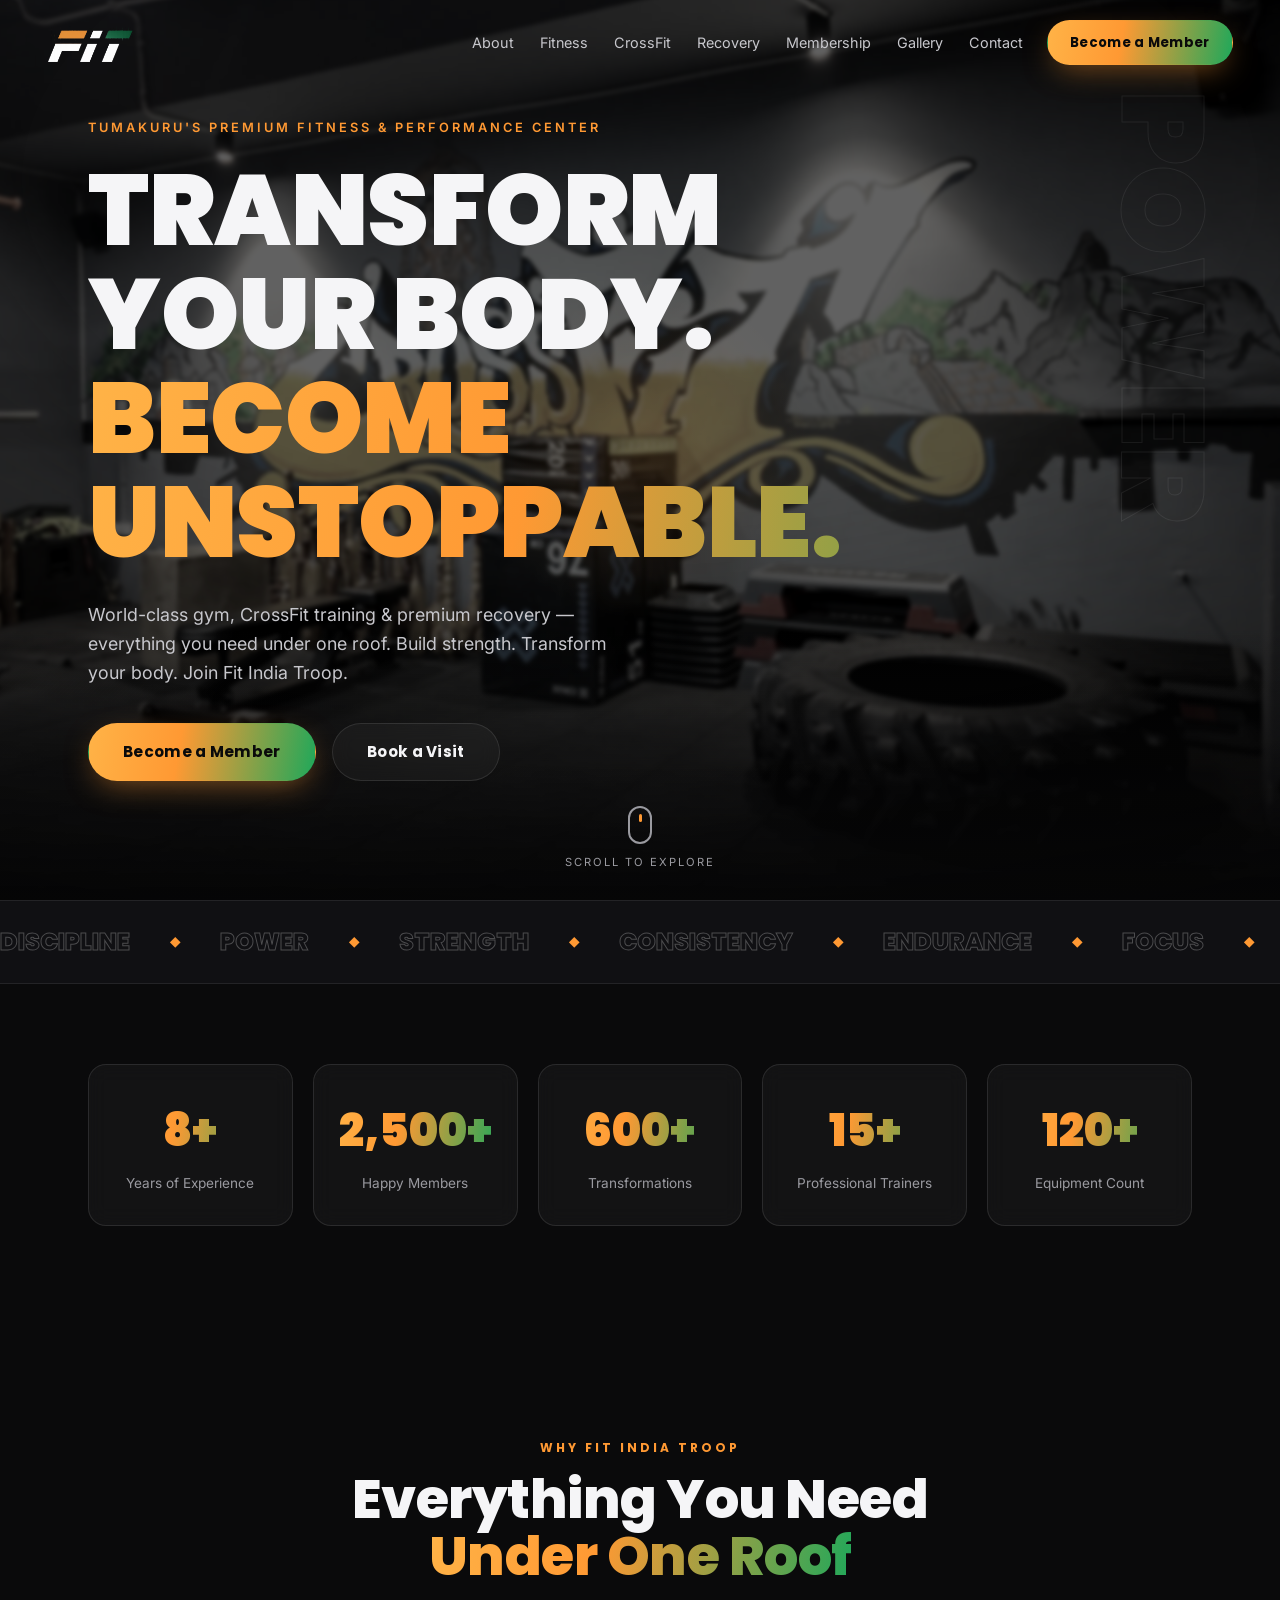
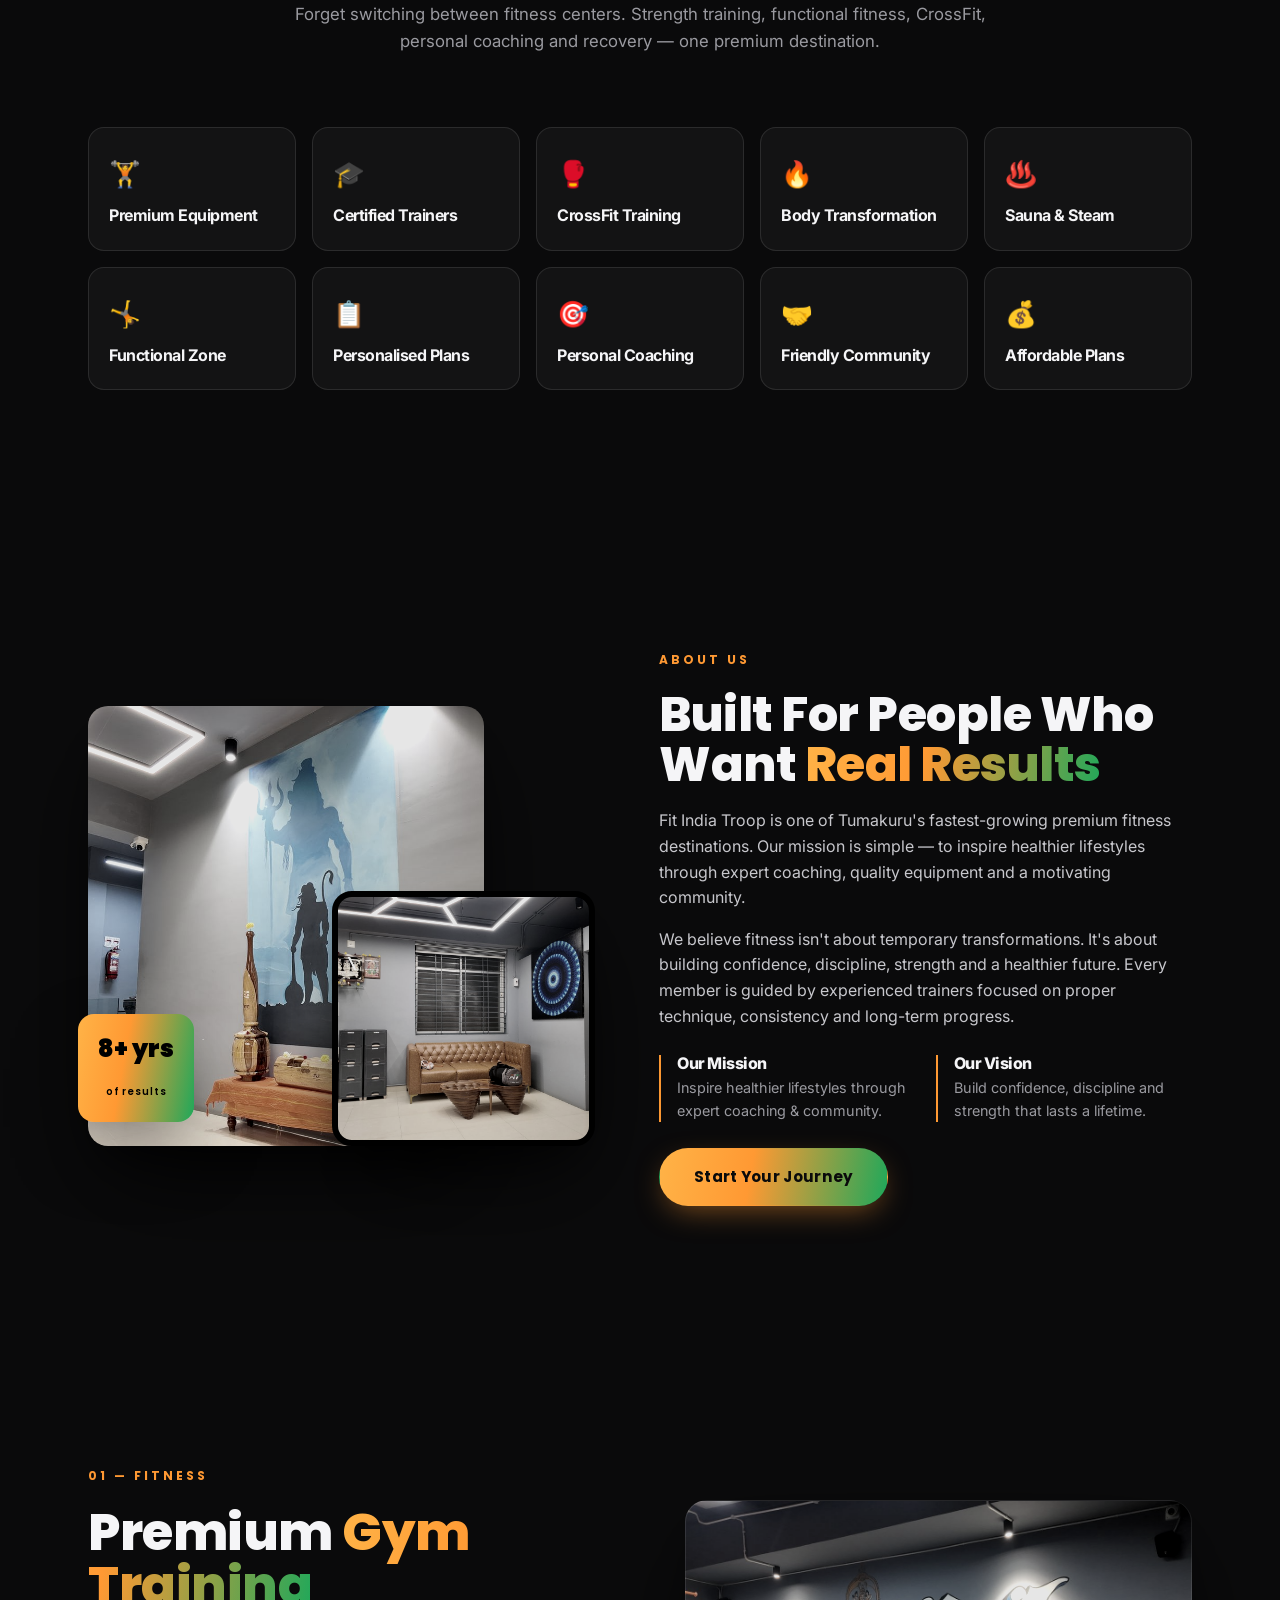
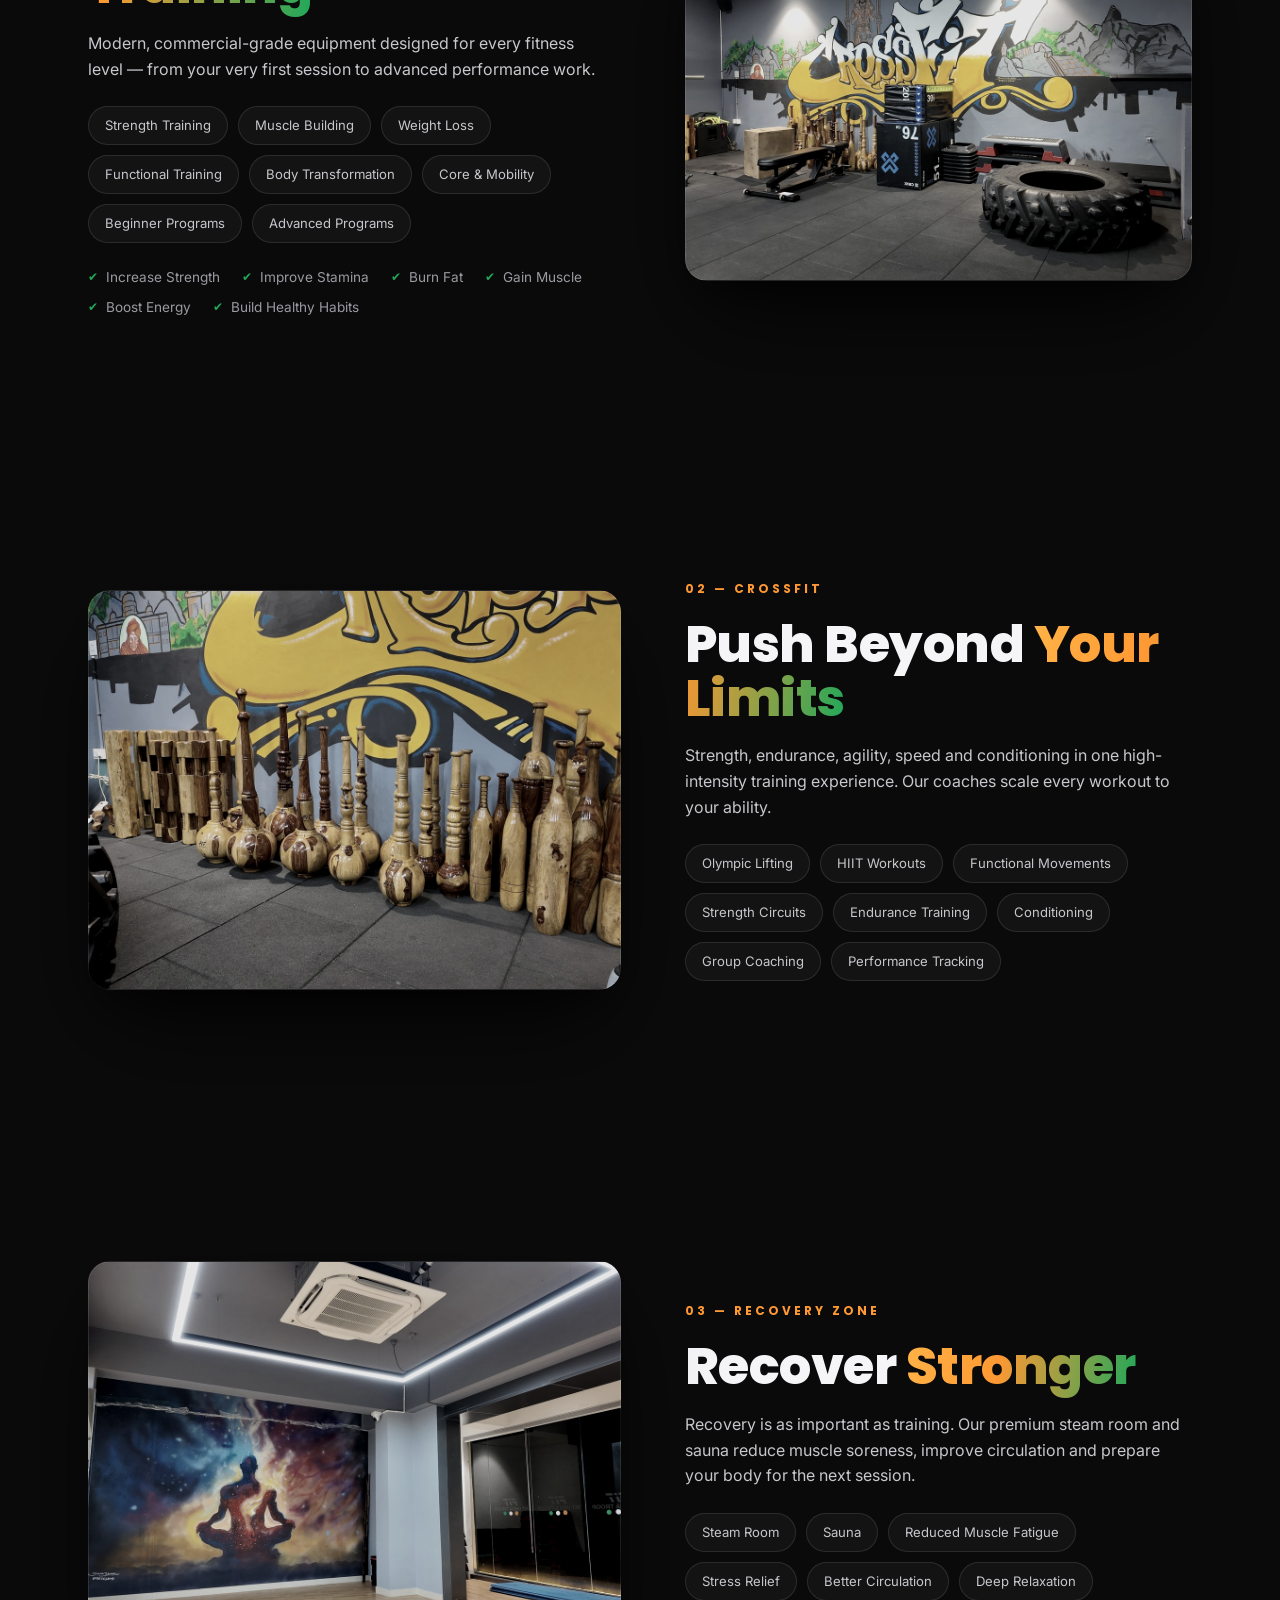
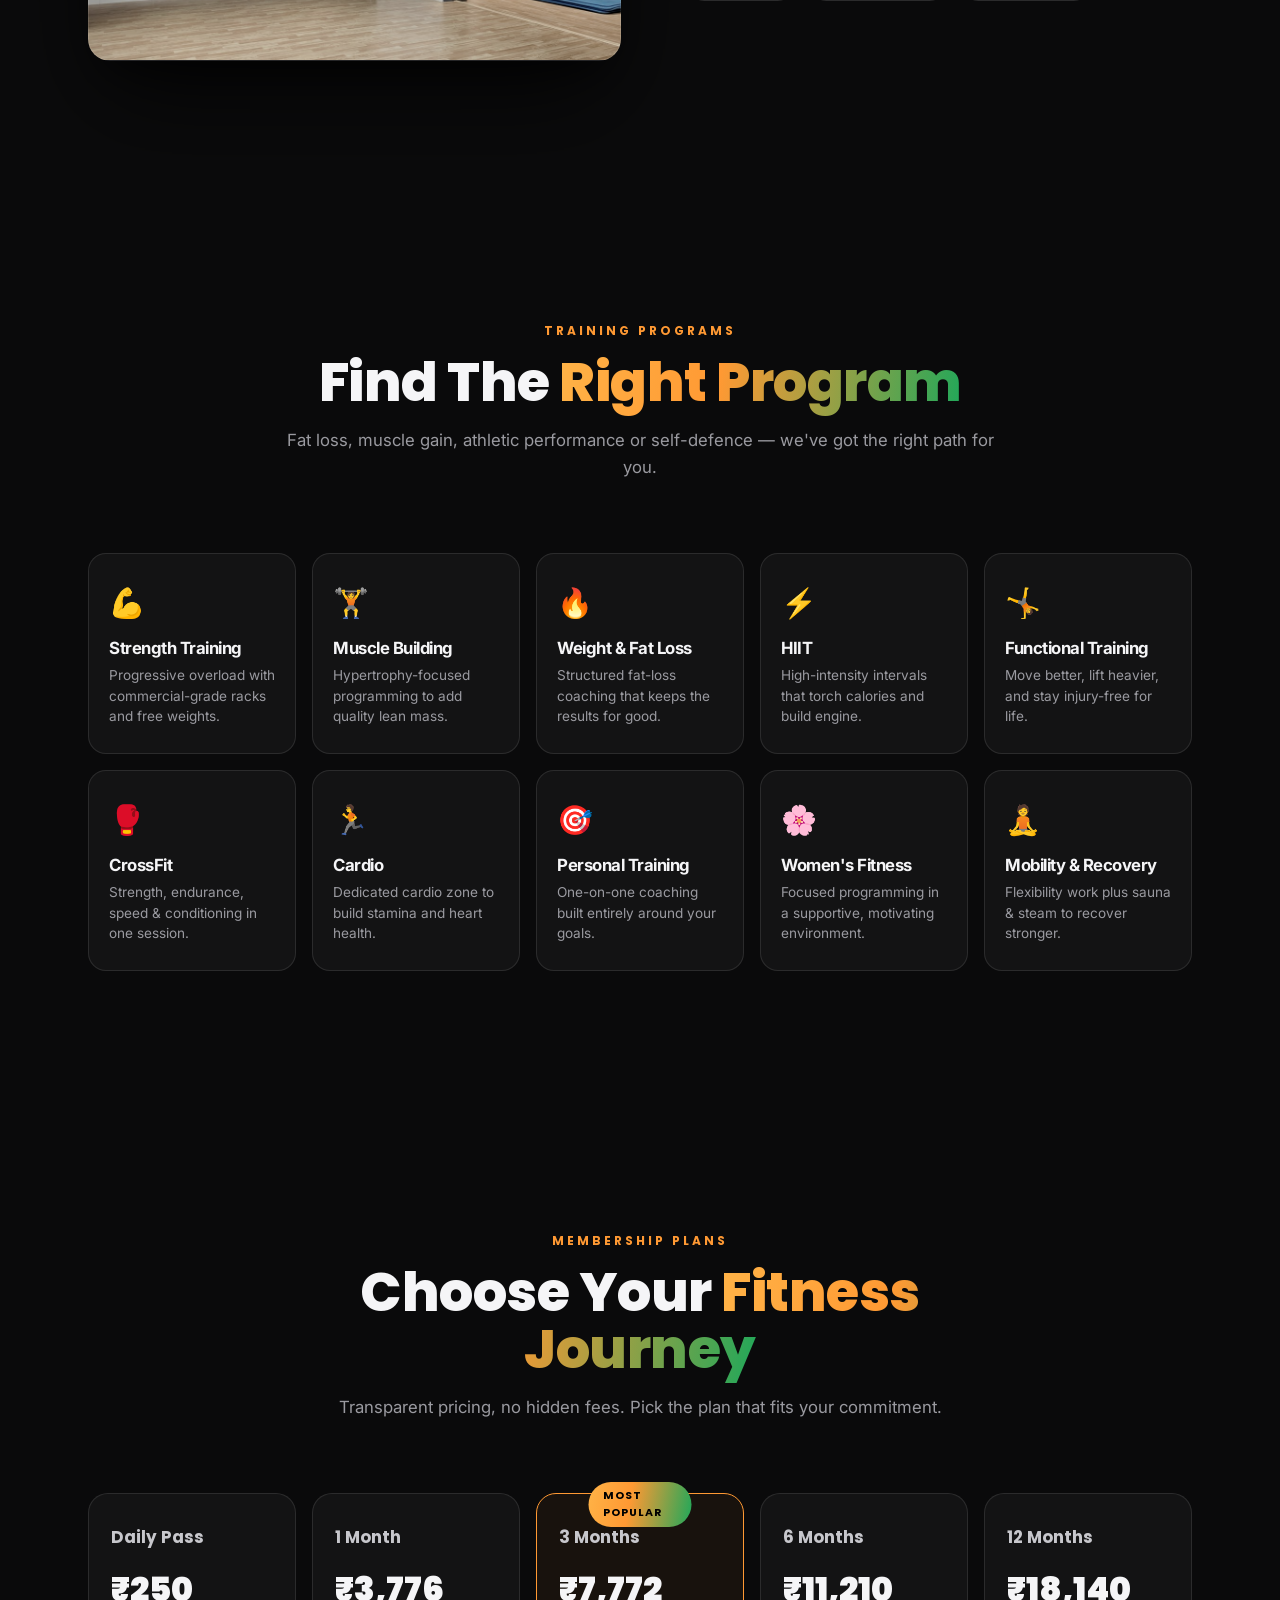
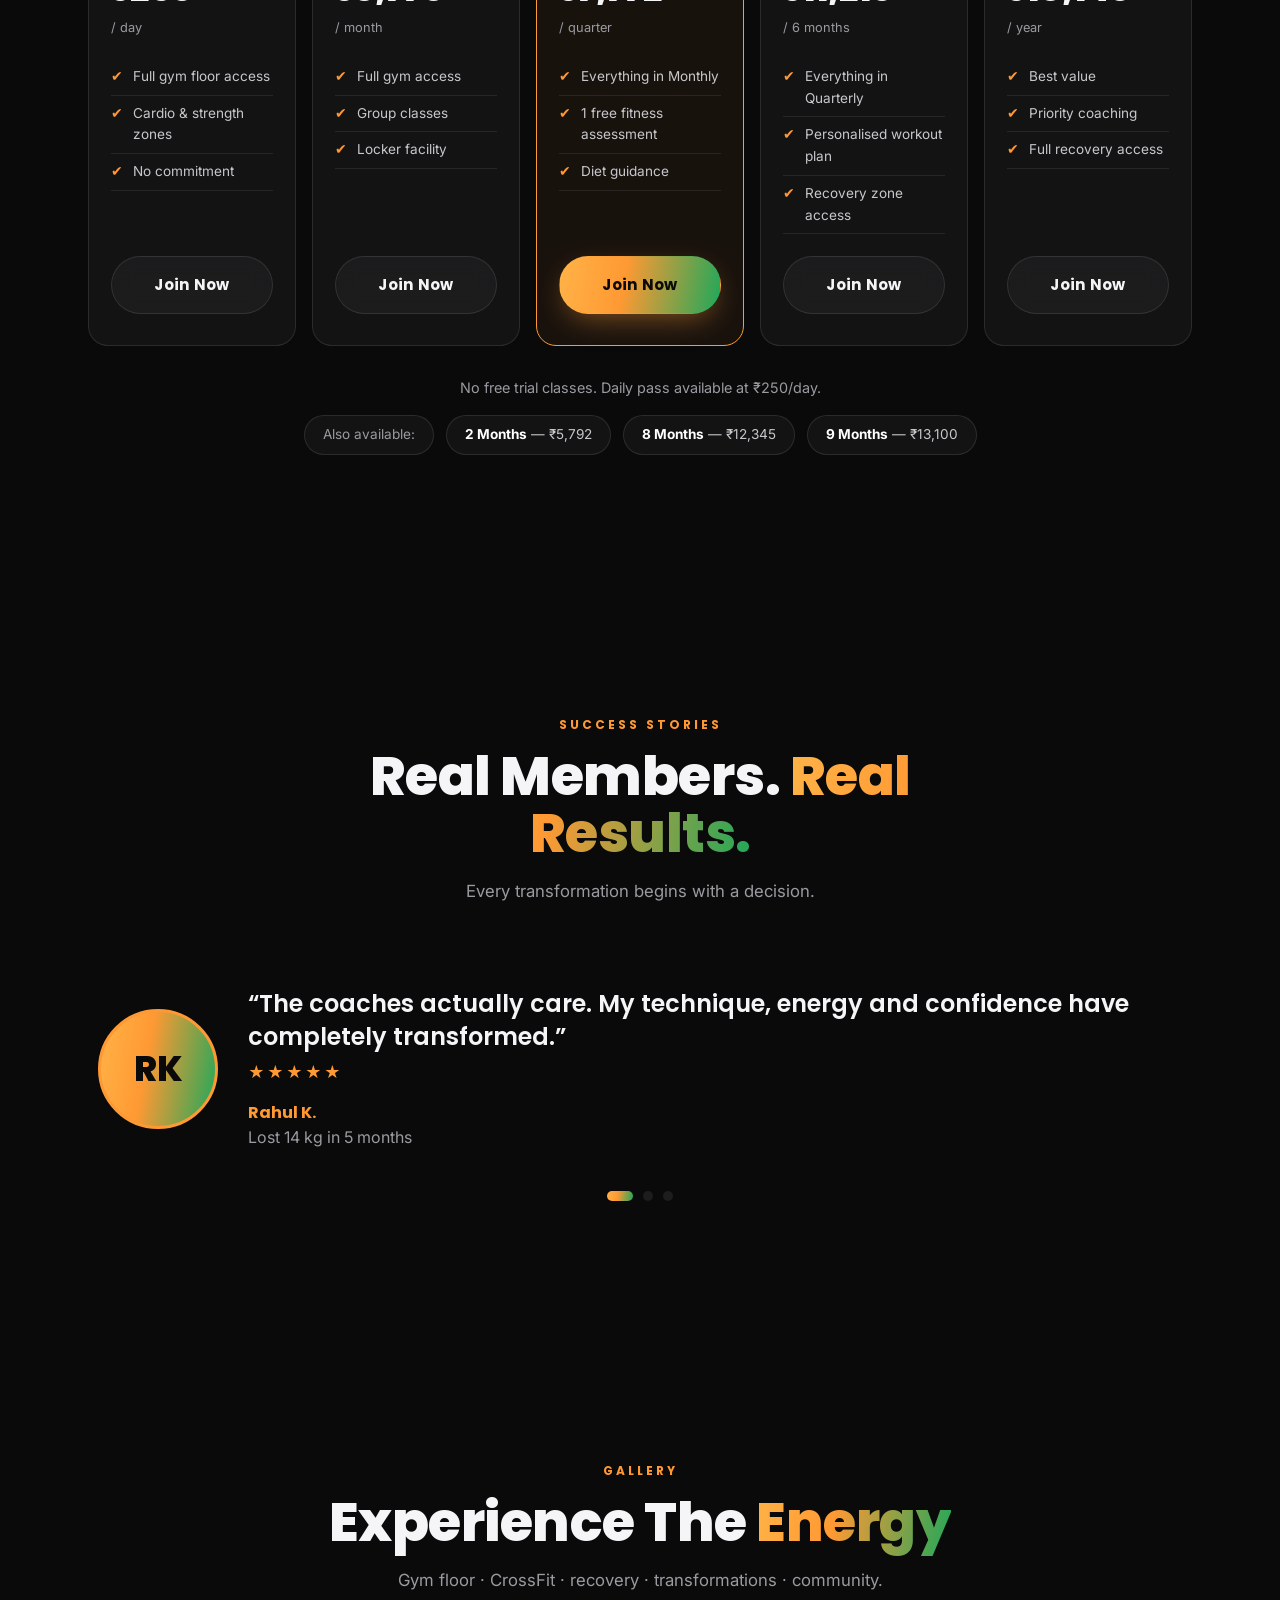
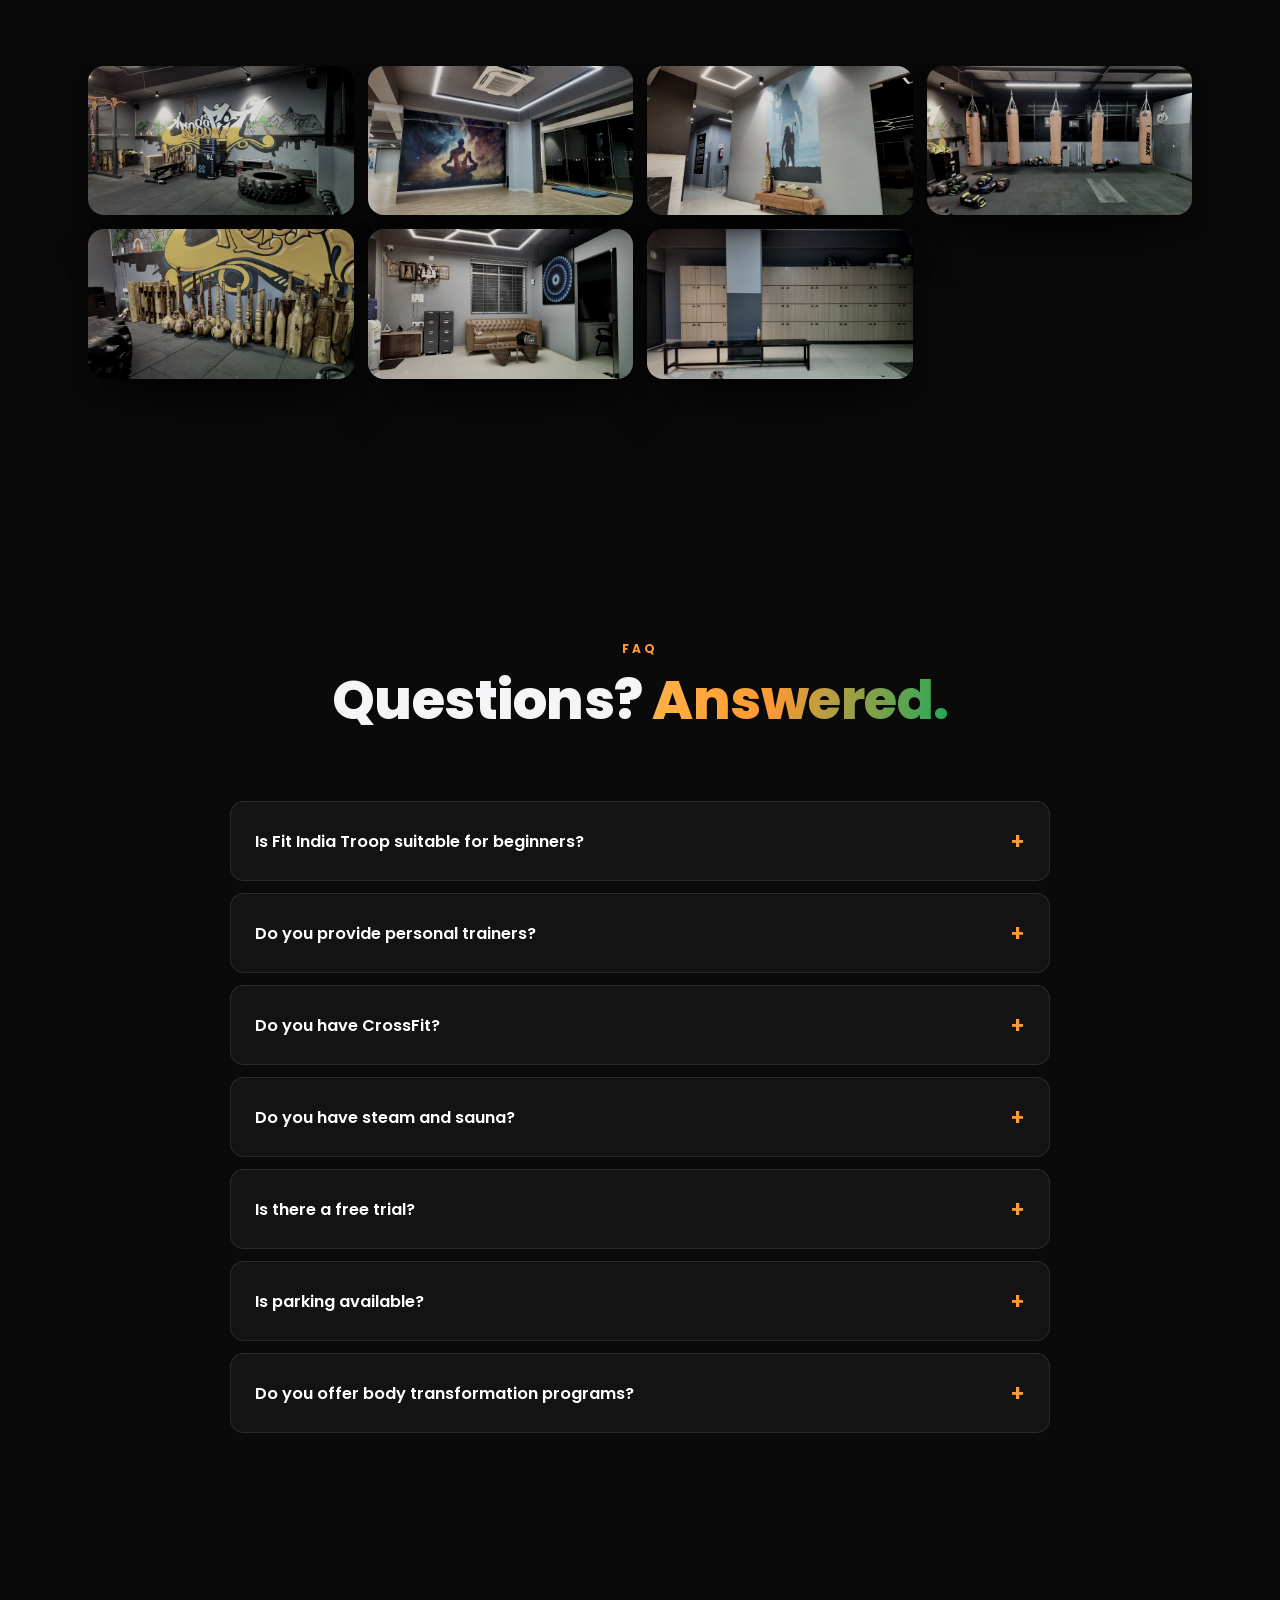
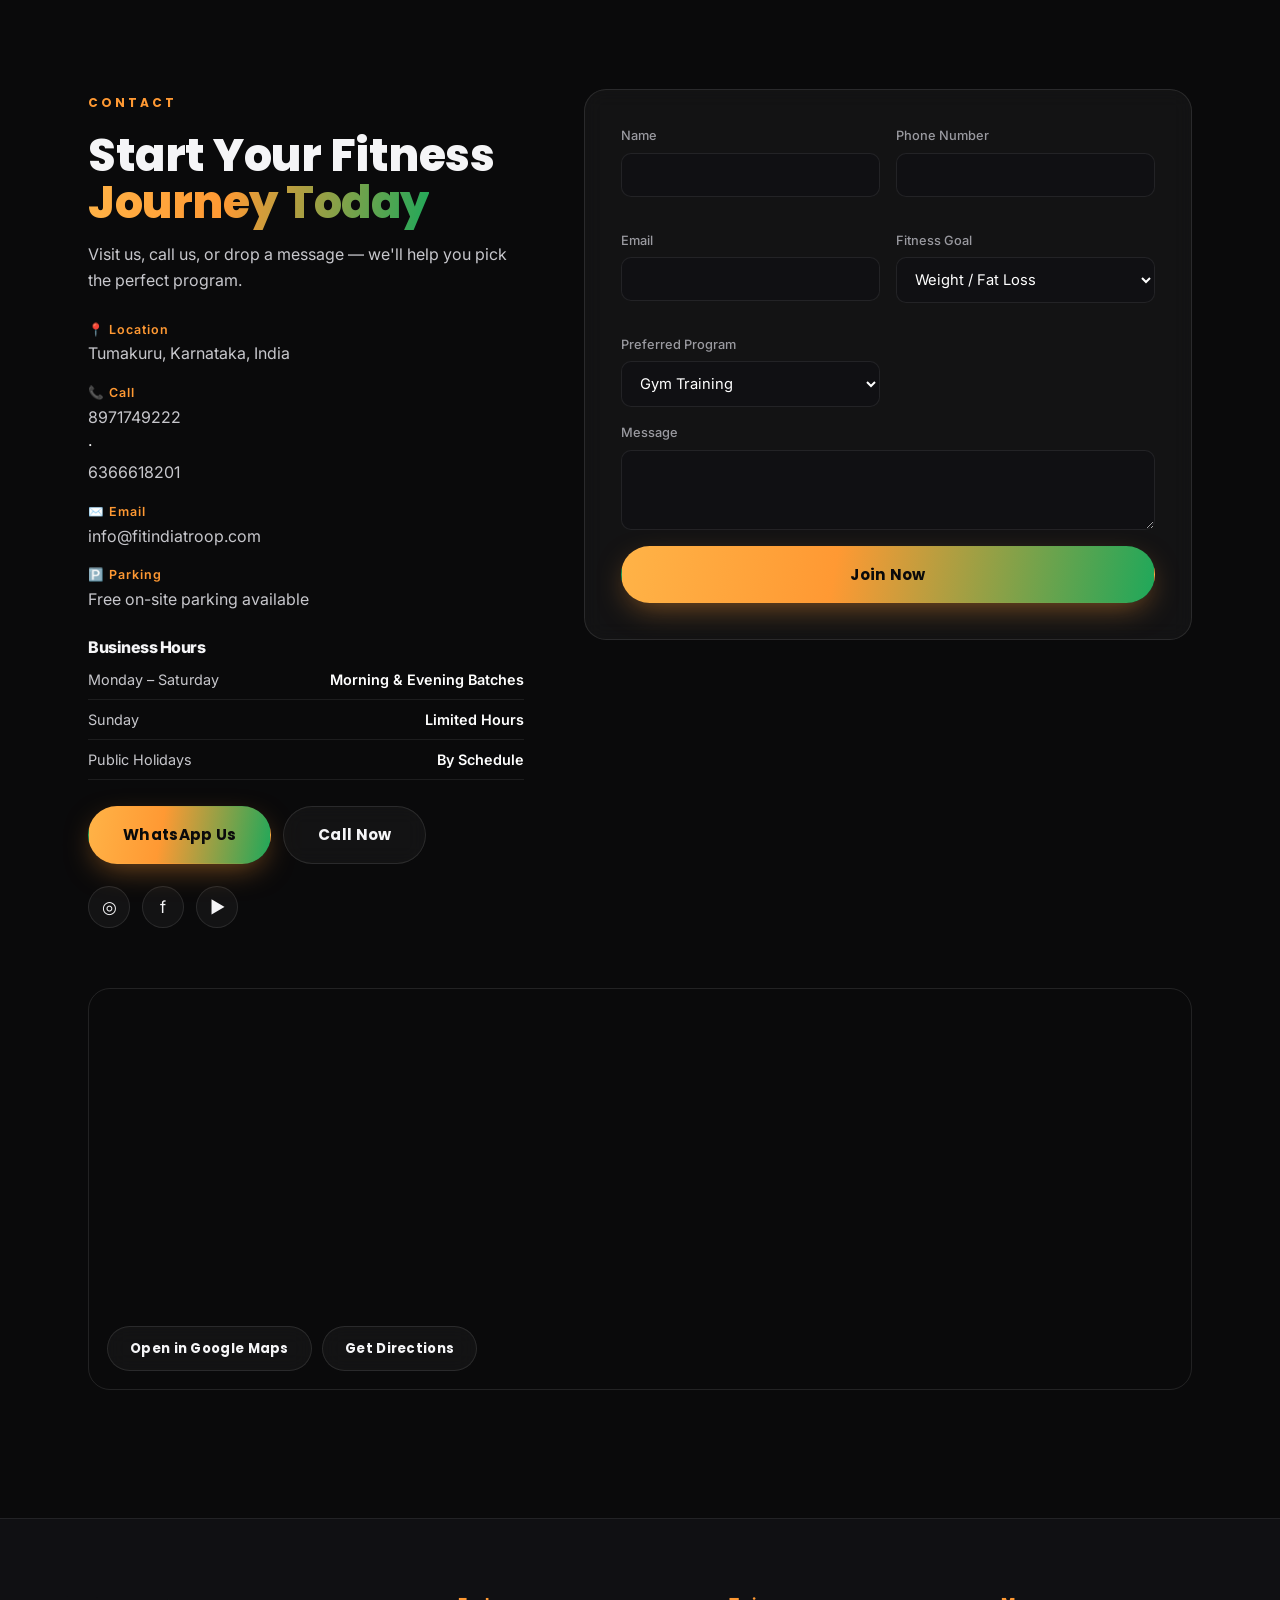
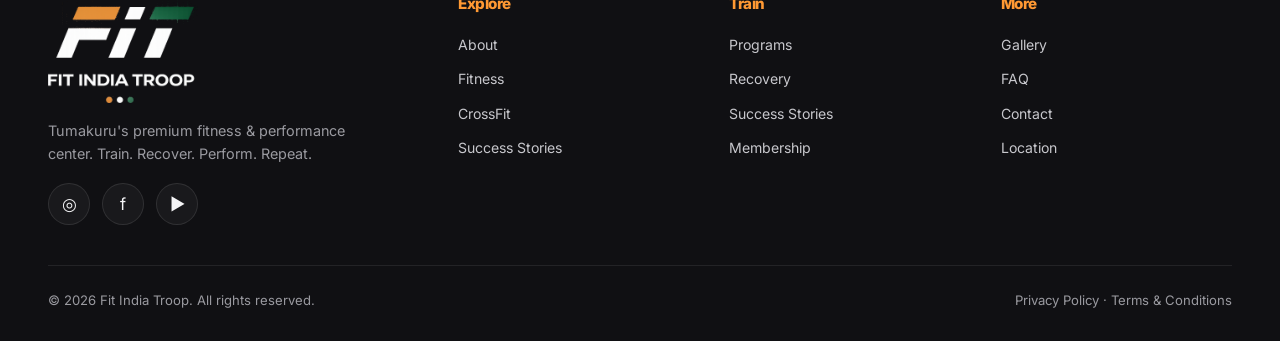
==== commit a45852aa: "Remove 3D scroll animation & cinematic scroll effects; abstract + shadowed gym images - Drop Three.j" ====
--- a/index.html
+++ b/index.html
@@ -74,7 +74,7 @@
 
   <!-- ============ HERO ============ -->
   <section id="hero" class="hero">
-    <canvas id="heroCanvas" class="hero__canvas"></canvas>
+    <div class="hero__bg"></div>
     <div class="hero__vignette"></div>
 
     <div class="hero__words" id="heroWords" aria-hidden="true"></div>
@@ -95,7 +95,7 @@
 
     <a href="#stats" class="hero__scroll" aria-label="Scroll down">
       <span class="hero__mouse"><span></span></span>
-      <em>Scroll to enter</em>
+      <em>Scroll to explore</em>
     </a>
   </section>
 
--- a/css/styles.css
+++ b/css/styles.css
@@ -78,7 +78,7 @@
 
 /* ---------- hero ---------- */
 .hero{position:relative;height:100svh;min-height:640px;display:grid;align-items:center;overflow:hidden}
-.hero__canvas{position:absolute;inset:0;width:100%;height:100%;z-index:0}
+.hero__bg{position:absolute;inset:0;z-index:0;background:url("../assets/images/gym-1.jpg") center/cover no-repeat;filter:grayscale(.75) contrast(1.1) brightness(.38) blur(2px);transform:scale(1.08)}
 .hero__vignette{position:absolute;inset:0;z-index:1;pointer-events:none;
   background:radial-gradient(120% 90% at 50% 20%,transparent 40%,rgba(0,0,0,.55) 100%),linear-gradient(to top,var(--black),transparent 30%)}
 .hero__content{position:relative;z-index:3;max-width:var(--max);width:100%;margin:0 auto;padding:0 clamp(18px,5vw,48px)}
@@ -138,7 +138,7 @@
 /* ---------- about ---------- */
 .about__grid{display:grid;grid-template-columns:1fr 1.05fr;gap:clamp(30px,5vw,70px);align-items:center}
 .about__media{position:relative;min-height:440px}
-.about__img{position:absolute;inset:0;width:78%;border-radius:20px;overflow:hidden;background:var(--panel) center/cover no-repeat;box-shadow:var(--shadow)}
+.about__img{position:absolute;inset:0;width:78%;border-radius:20px;overflow:hidden;background:var(--panel) center/cover no-repeat;filter:grayscale(.55) contrast(1.12) brightness(.9);box-shadow:0 45px 90px -25px rgba(0,0,0,.9),0 18px 40px -18px rgba(0,0,0,.65)}
 .about__img--sm{inset:auto 0 0 auto;width:52%;height:58%;border:6px solid var(--black)}
 .about__badge{position:absolute;left:-10px;bottom:24px;z-index:3;background:var(--grad);color:#000;font-family:var(--f-head);font-weight:900;font-size:1.5rem;padding:16px 20px;border-radius:16px;text-align:center;box-shadow:var(--shadow)}
 .about__badge small{font-size:.6rem;font-weight:600;letter-spacing:1px}
@@ -155,7 +155,8 @@
 .split__text h2{font-size:clamp(1.9rem,4.5vw,3.2rem);margin:6px 0 18px}
 .split__text p{color:var(--grey-2);max-width:520px}
 .split__visual{perspective:1000px}
-.split__img{aspect-ratio:4/3;border-radius:22px;background:var(--panel) center/cover no-repeat;box-shadow:var(--shadow);border:1px solid var(--glass-brd)}
+.split__img{aspect-ratio:4/3;border-radius:22px;background:var(--panel) center/cover no-repeat;filter:grayscale(.55) contrast(1.12) brightness(.9);box-shadow:0 45px 90px -25px rgba(0,0,0,.9),0 18px 40px -18px rgba(0,0,0,.65);border:1px solid var(--glass-brd);transition:filter .6s var(--ease),transform .6s var(--ease)}
+.split__img:hover{filter:grayscale(.05) contrast(1.03) brightness(1);transform:scale(1.02)}
 .chips{list-style:none;display:flex;flex-wrap:wrap;gap:10px;margin:24px 0}
 .chips li{background:var(--glass);border:1px solid var(--glass-brd);border-radius:100px;padding:8px 16px;font-size:.82rem;color:var(--grey-2)}
 .benefits{display:flex;flex-wrap:wrap;gap:8px 22px}
@@ -206,10 +207,12 @@
 
 /* ---------- gallery ---------- */
 .gallery__grid{columns:4;column-gap:14px}
-.gimg{break-inside:avoid;margin-bottom:14px;border-radius:16px;overflow:hidden;cursor:pointer;position:relative;background:var(--panel)}
-.gimg img{width:100%;transition:transform .6s var(--ease);filter:saturate(.9)}
-.gimg::after{content:"⤢";position:absolute;inset:0;display:grid;place-items:center;font-size:1.6rem;color:#fff;background:rgba(10,10,11,.5);opacity:0;transition:.4s}
-.gimg:hover img{transform:scale(1.08)}
+.gimg{break-inside:avoid;margin-bottom:14px;border-radius:16px;overflow:hidden;cursor:pointer;position:relative;background:var(--panel);box-shadow:0 30px 60px -22px rgba(0,0,0,.85),0 12px 26px -12px rgba(0,0,0,.6)}
+.gimg img{width:100%;display:block;transition:transform .6s var(--ease),filter .6s var(--ease);filter:grayscale(.6) contrast(1.12) brightness(.85)}
+.gimg::before{content:"";position:absolute;inset:0;z-index:1;pointer-events:none;background:linear-gradient(140deg,rgba(255,153,51,.22),transparent 45%,rgba(31,168,90,.22));mix-blend-mode:soft-light;transition:opacity .5s}
+.gimg::after{content:"⤢";position:absolute;inset:0;z-index:2;display:grid;place-items:center;font-size:1.6rem;color:#fff;background:rgba(10,10,11,.5);opacity:0;transition:.4s}
+.gimg:hover img{transform:scale(1.08);filter:grayscale(0) contrast(1.02) brightness(1)}
+.gimg:hover::before{opacity:0}
 .gimg:hover::after{opacity:1}
 
 /* lightbox */
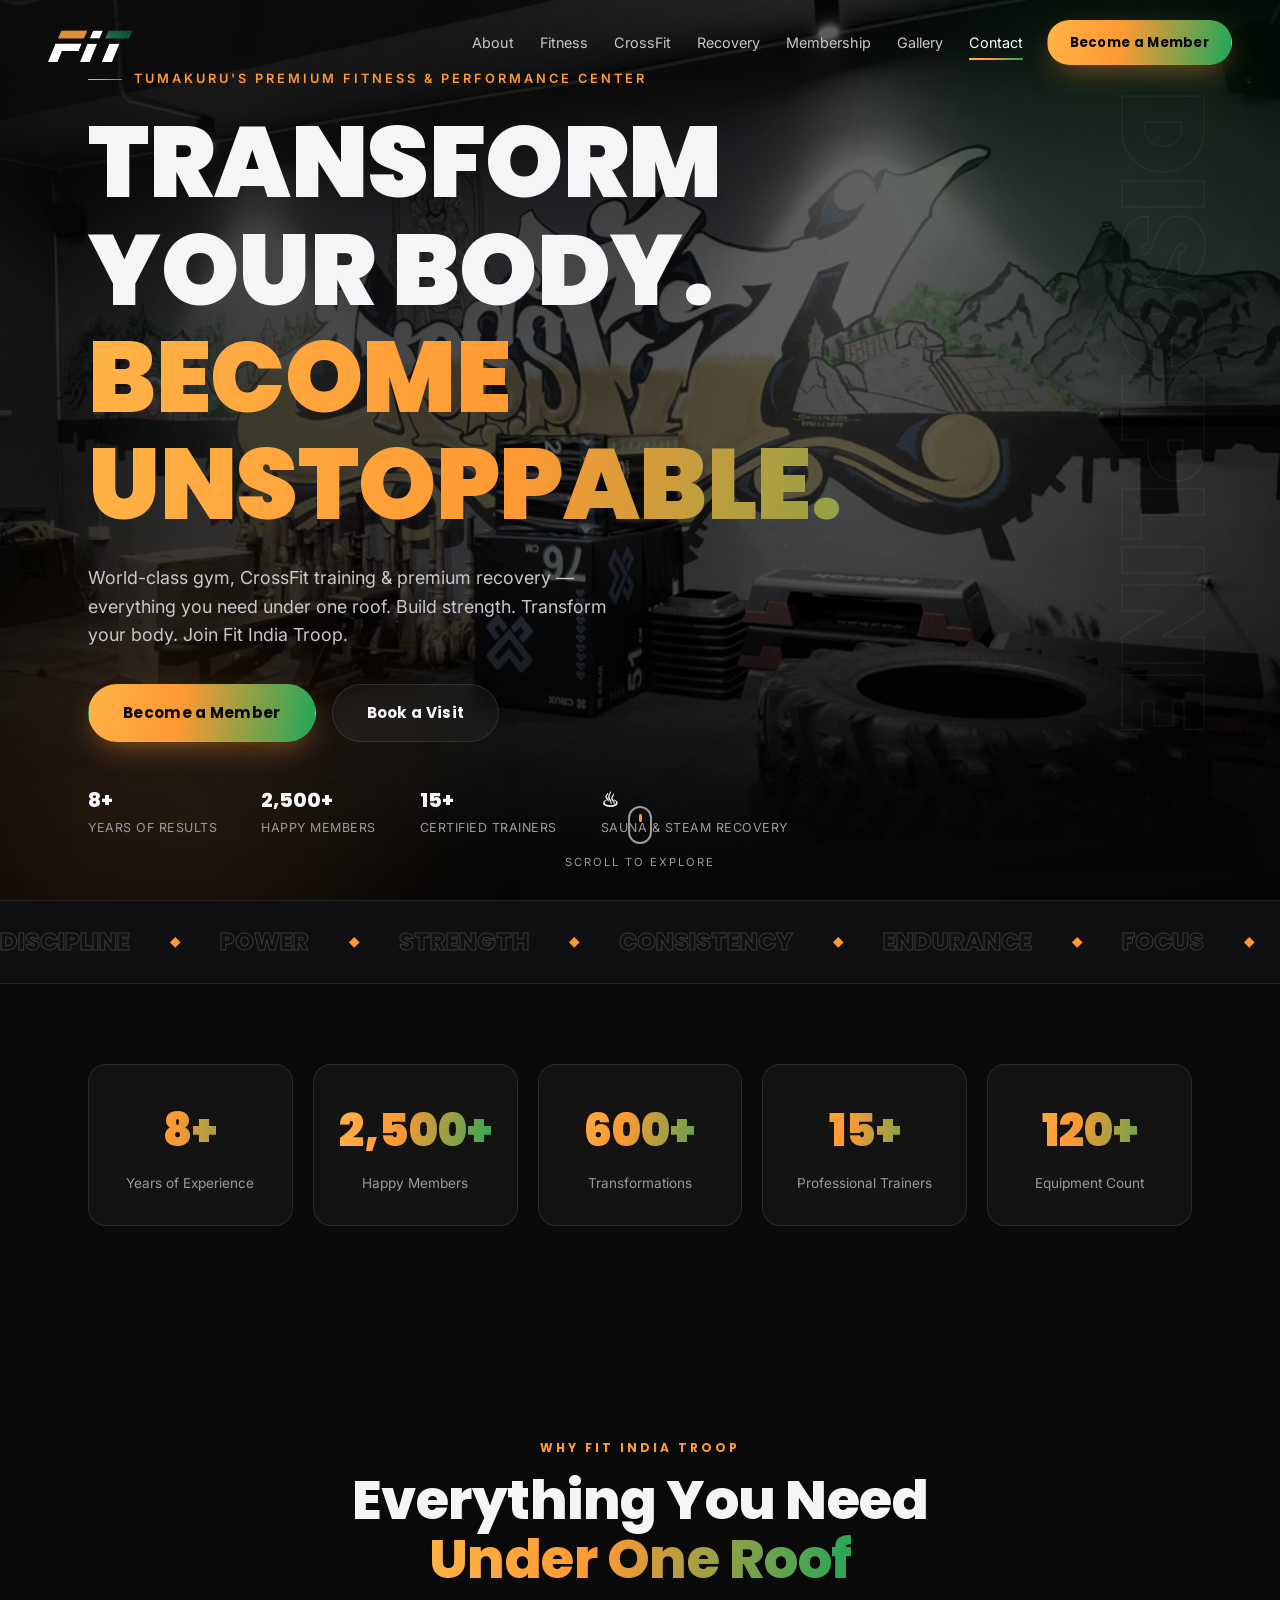
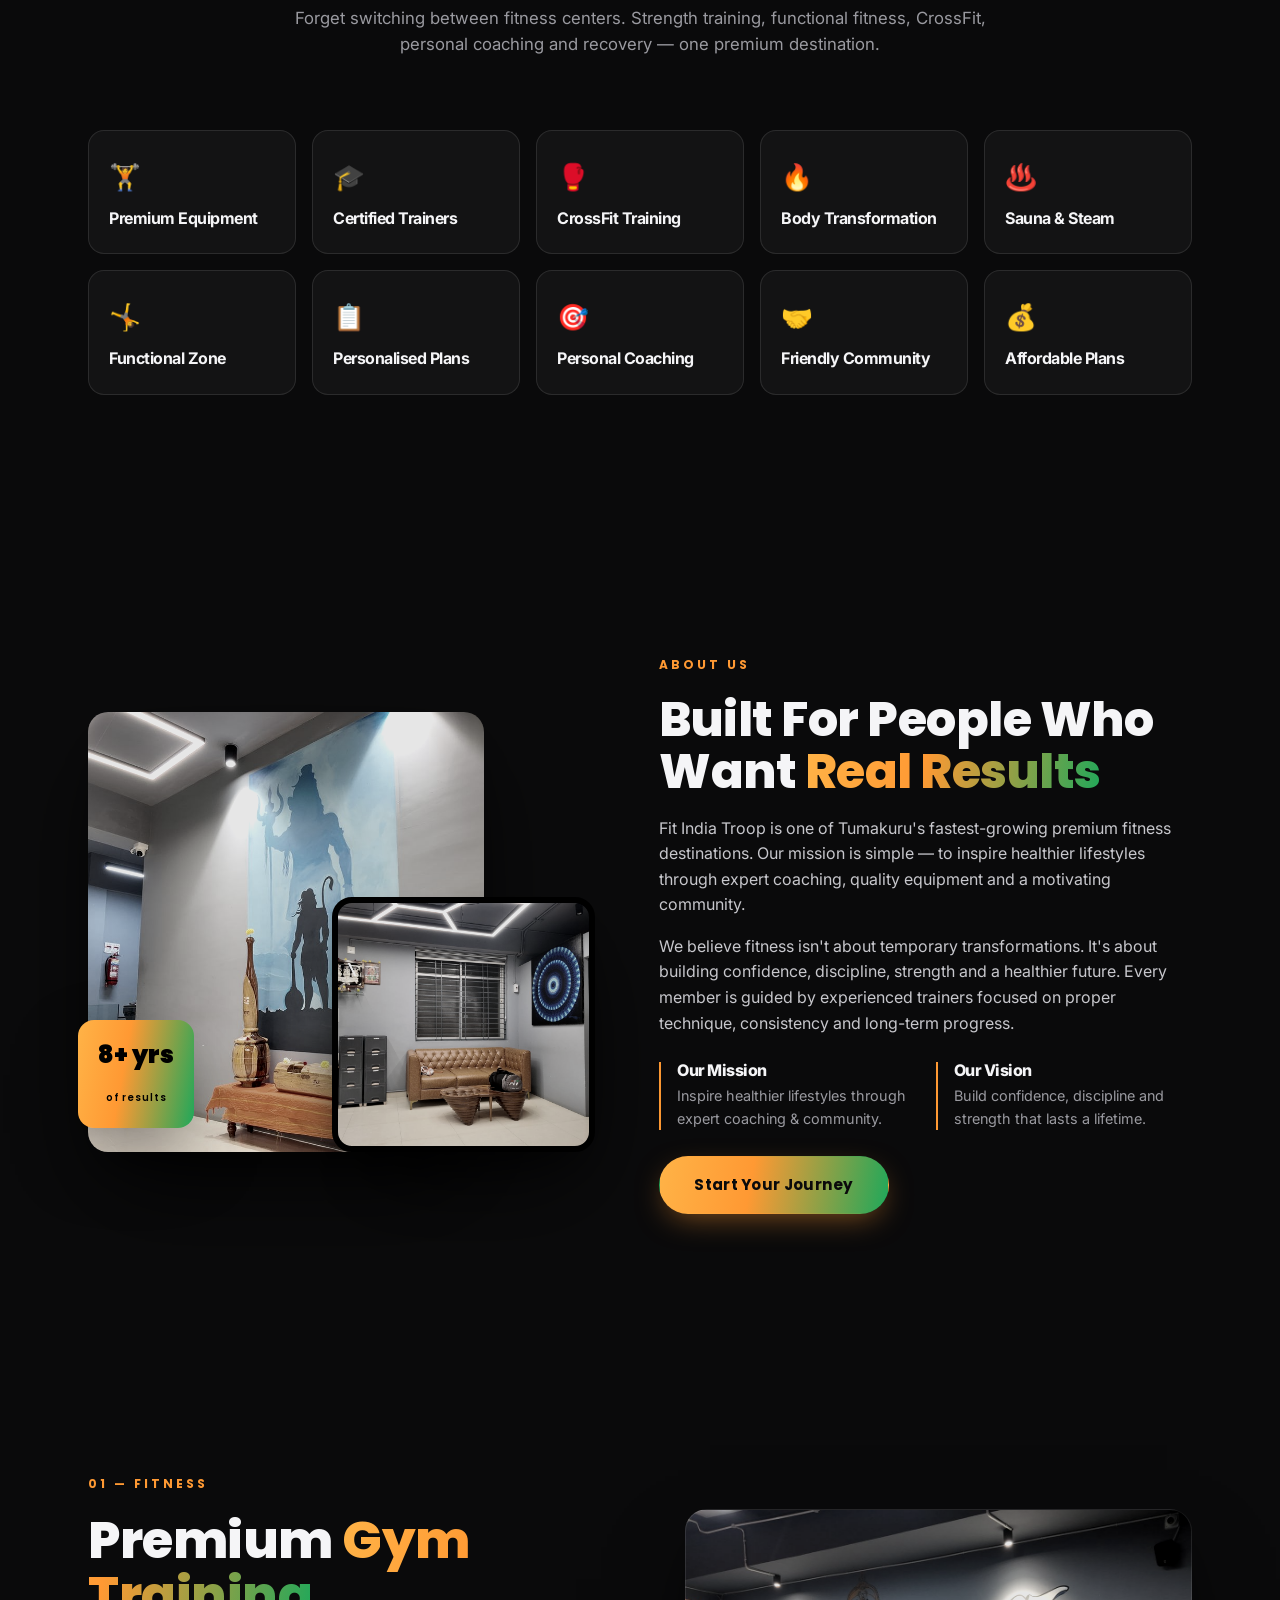
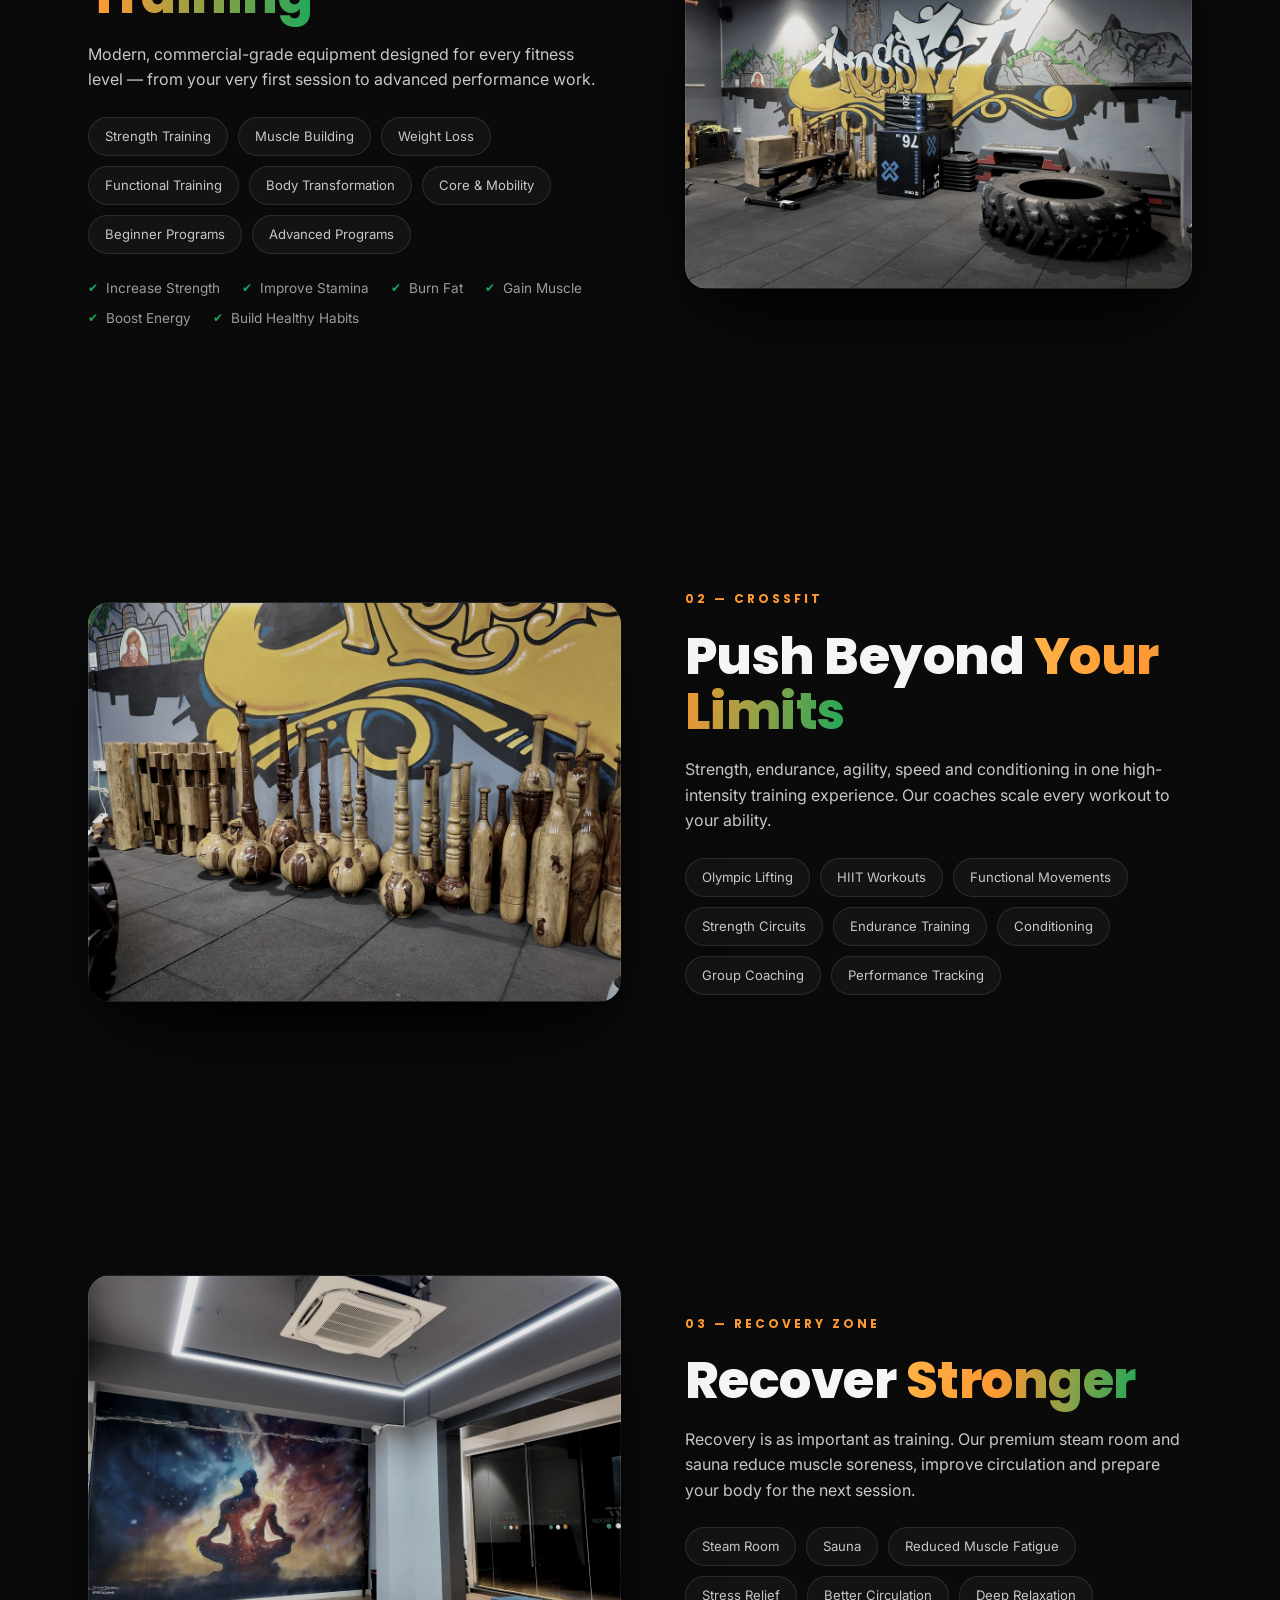
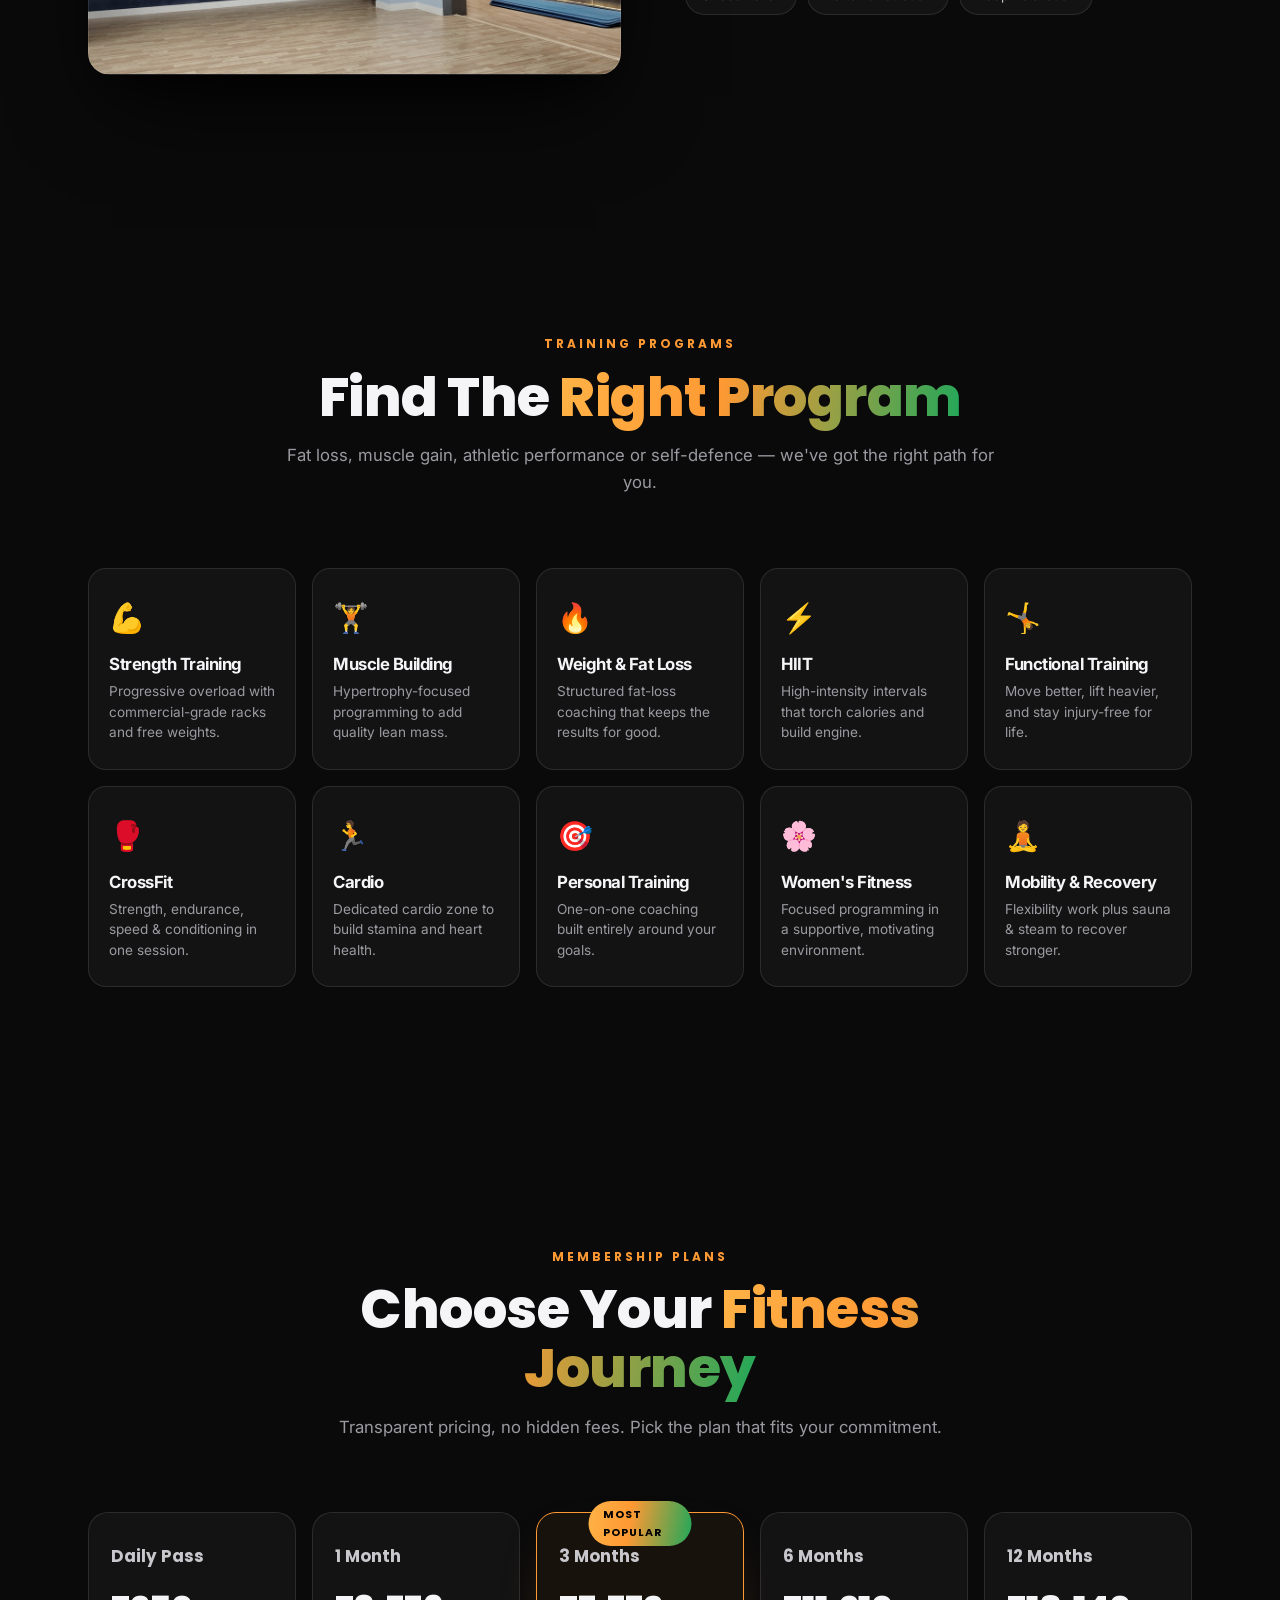
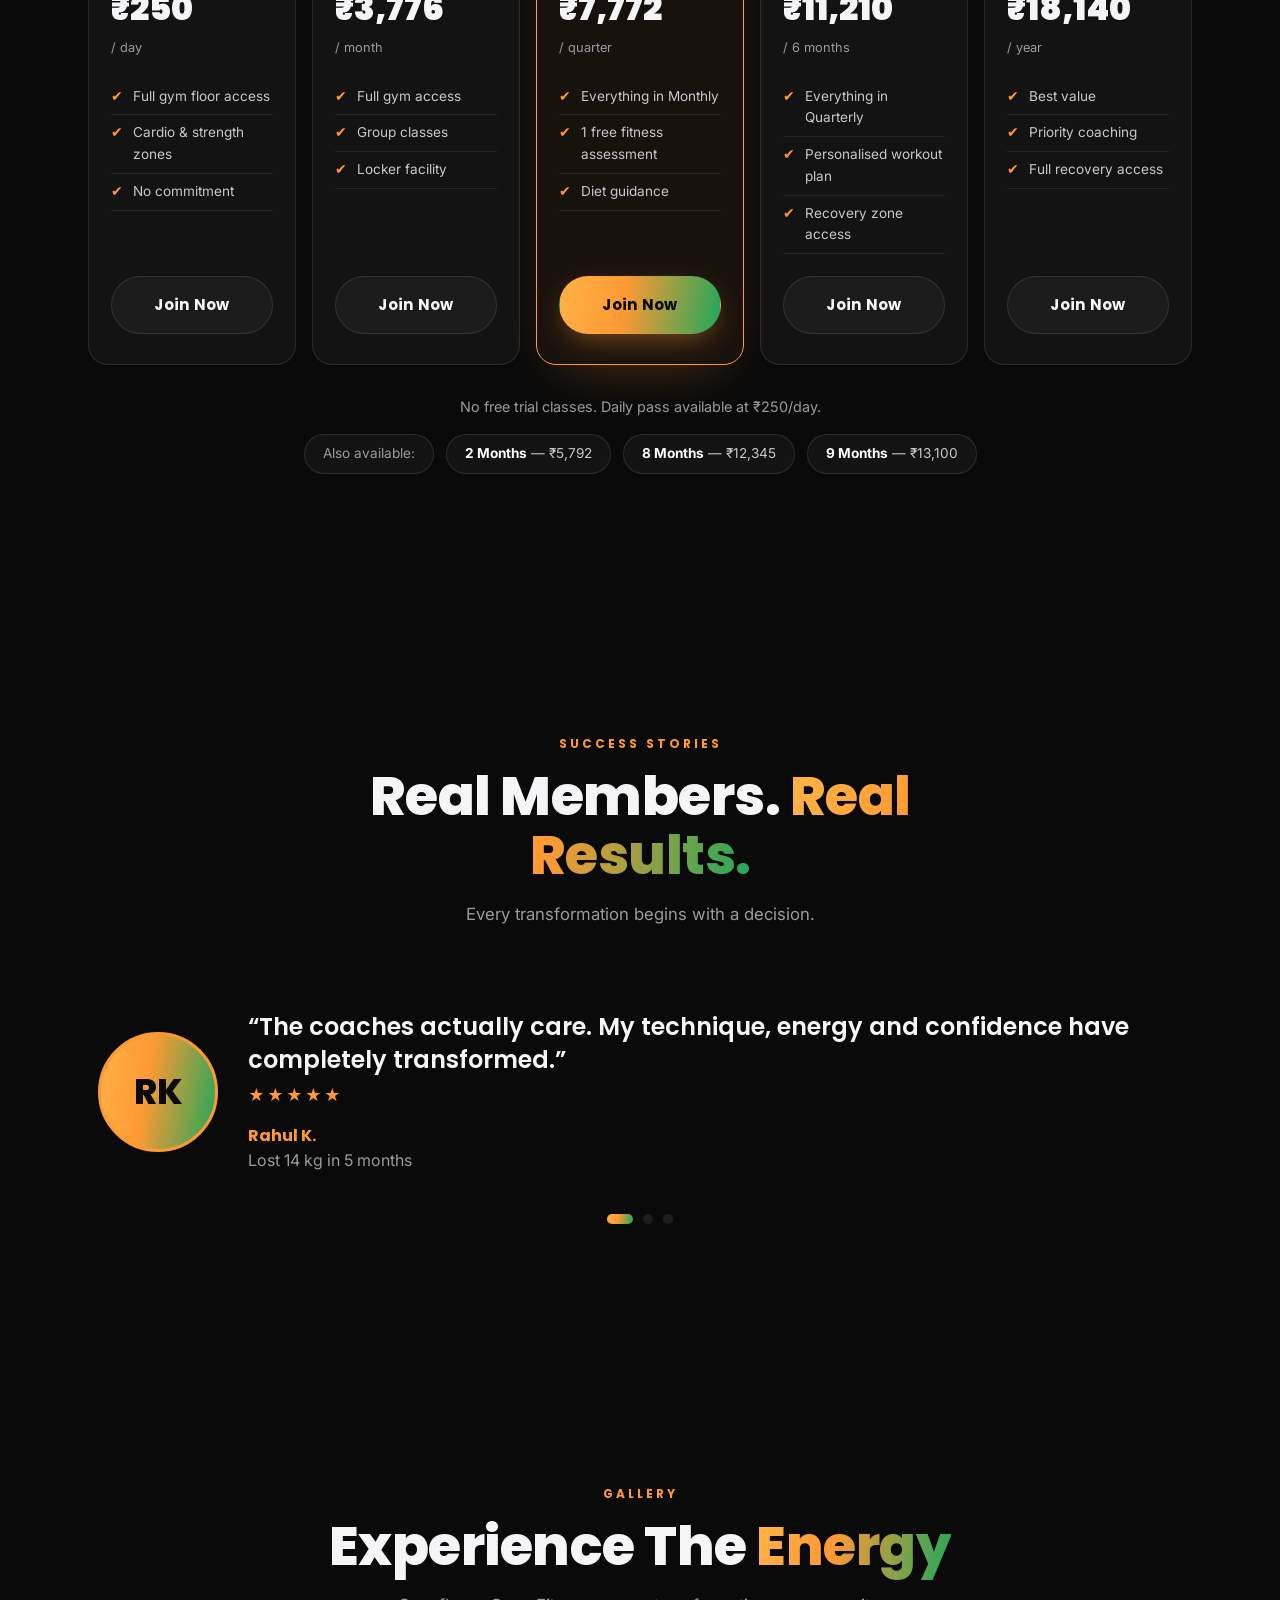
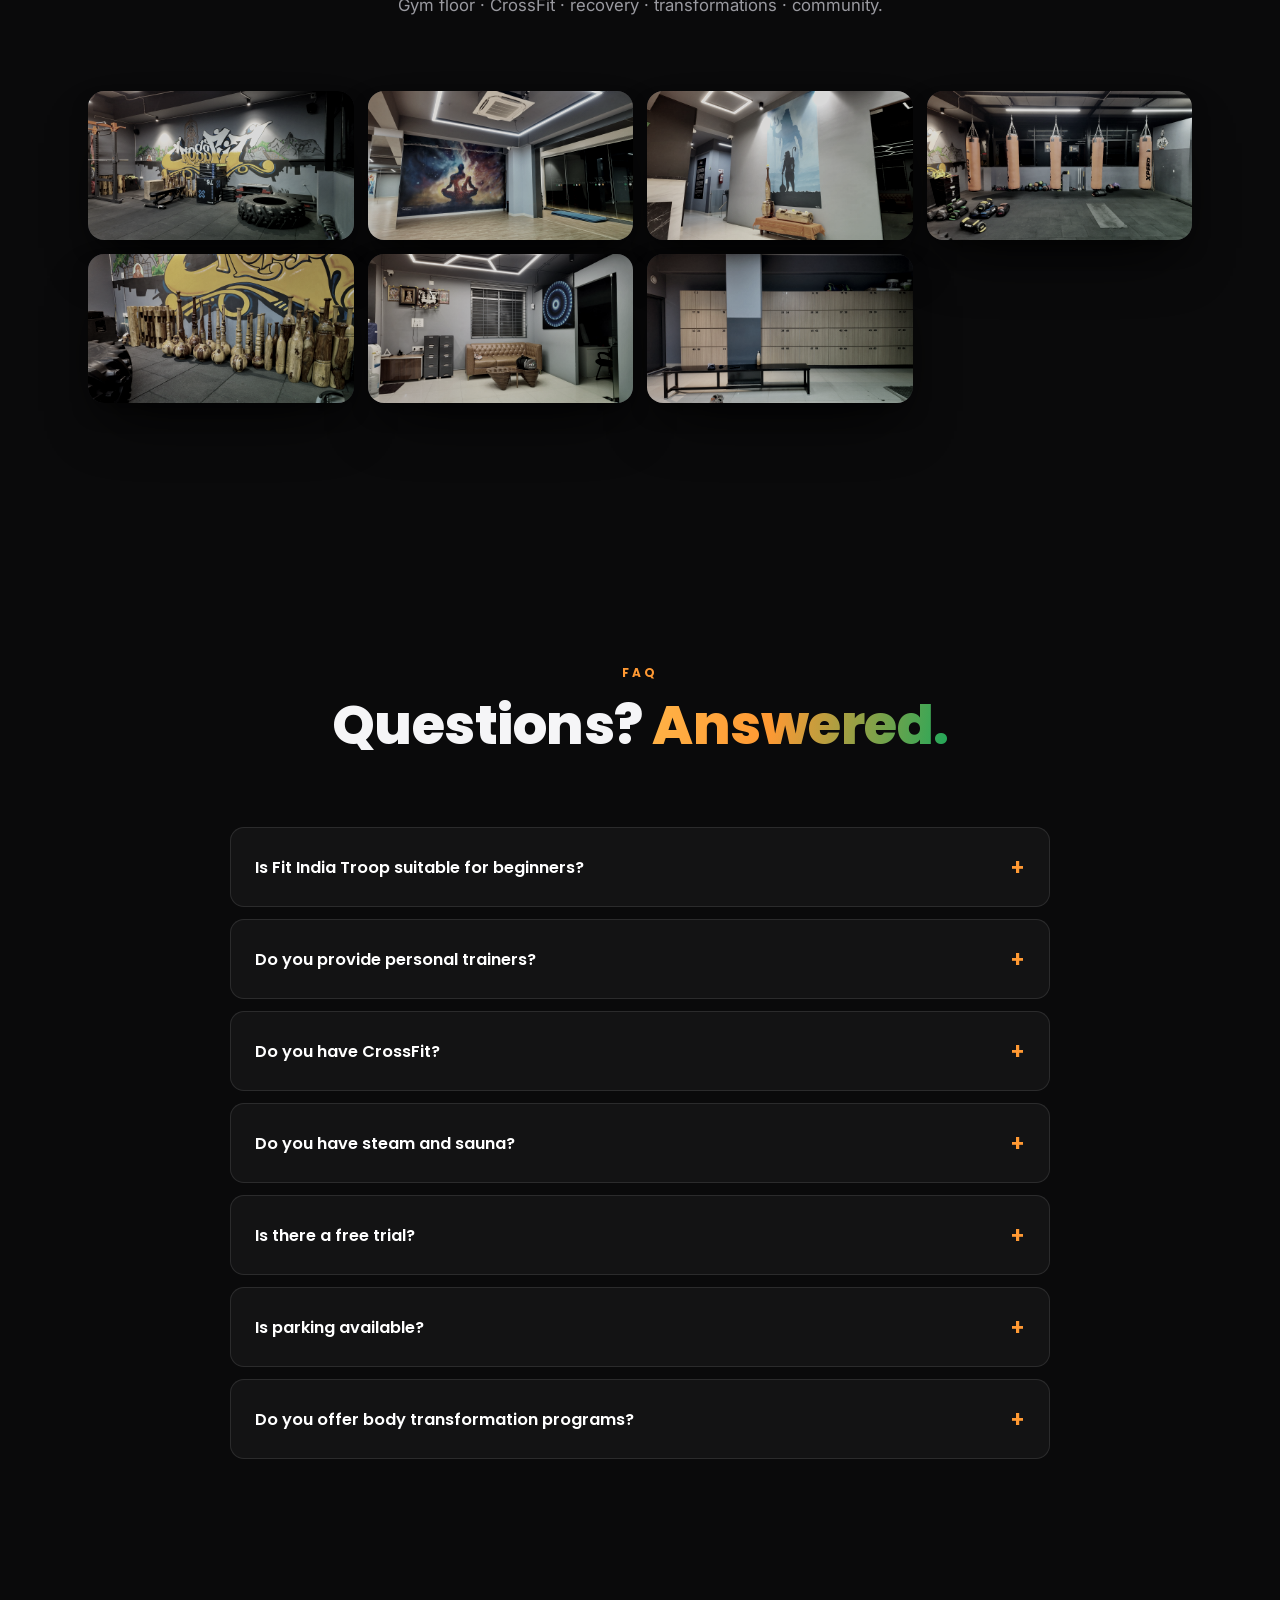
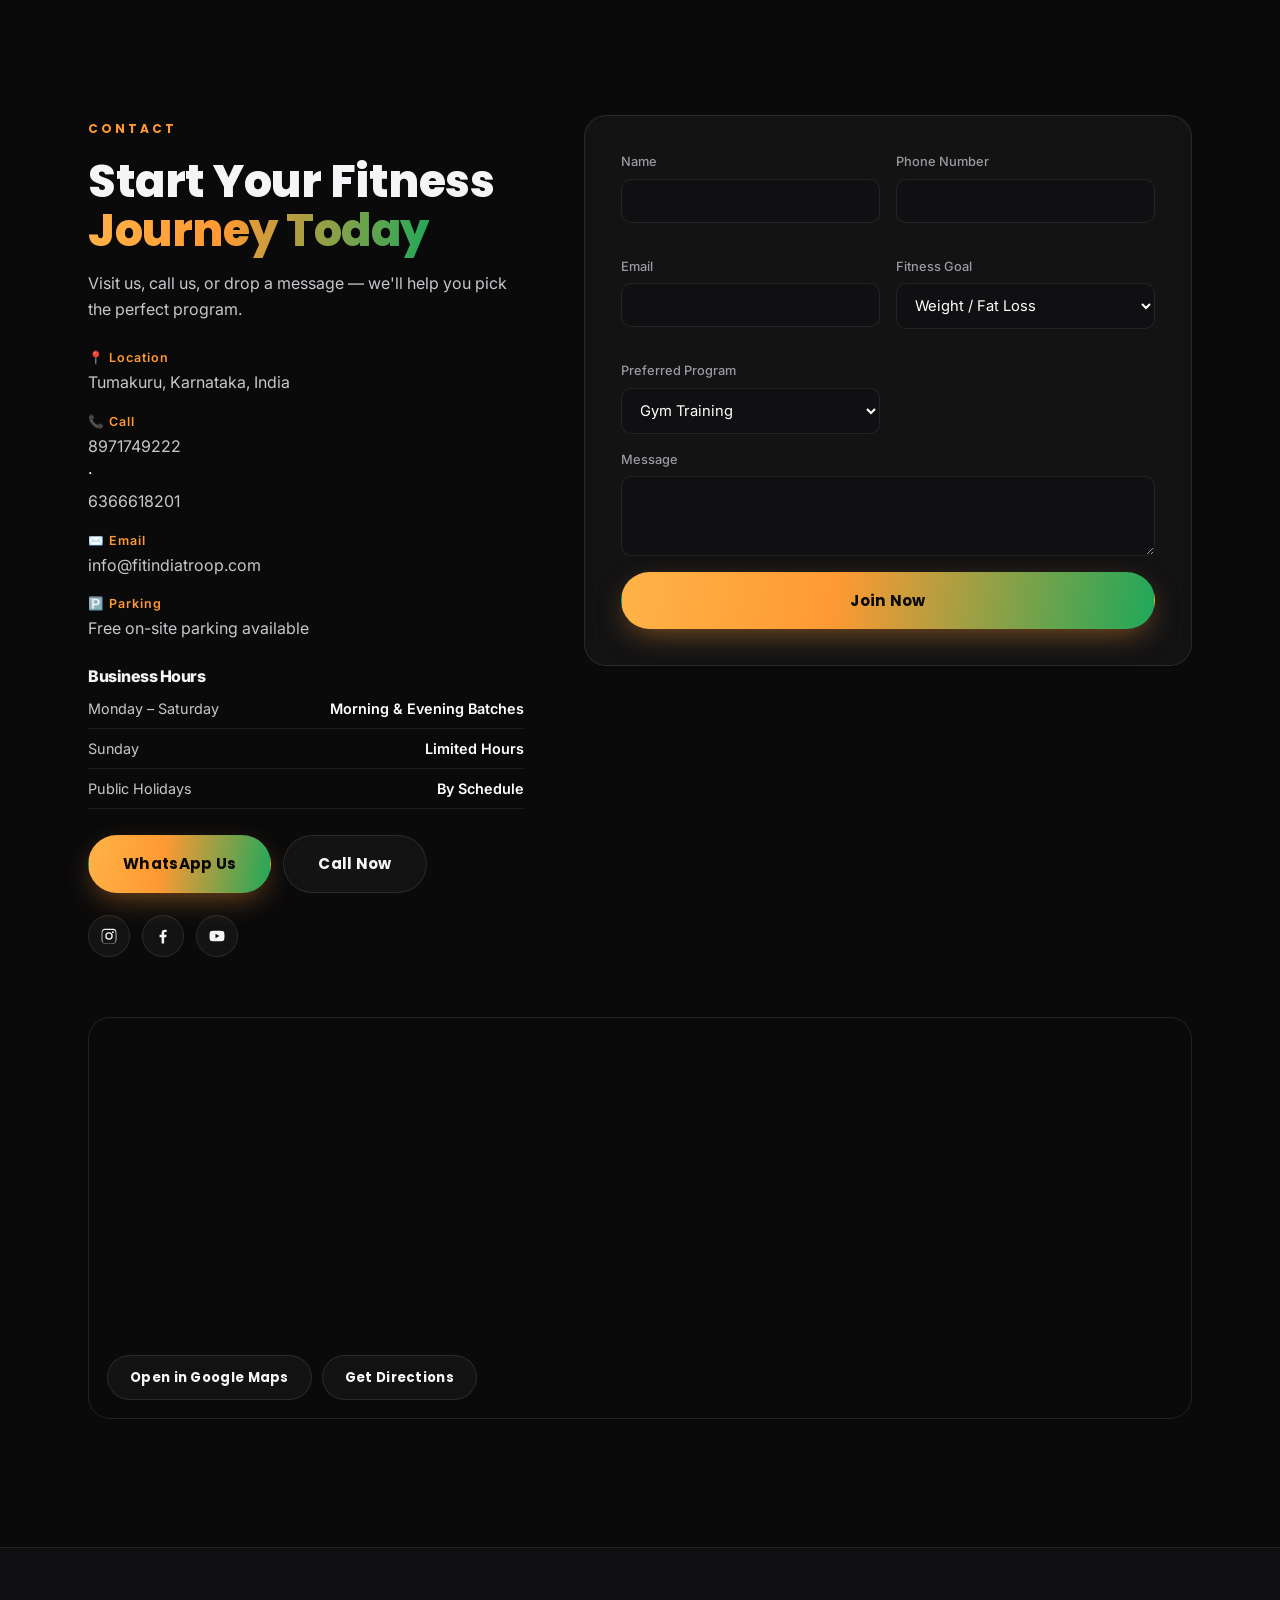
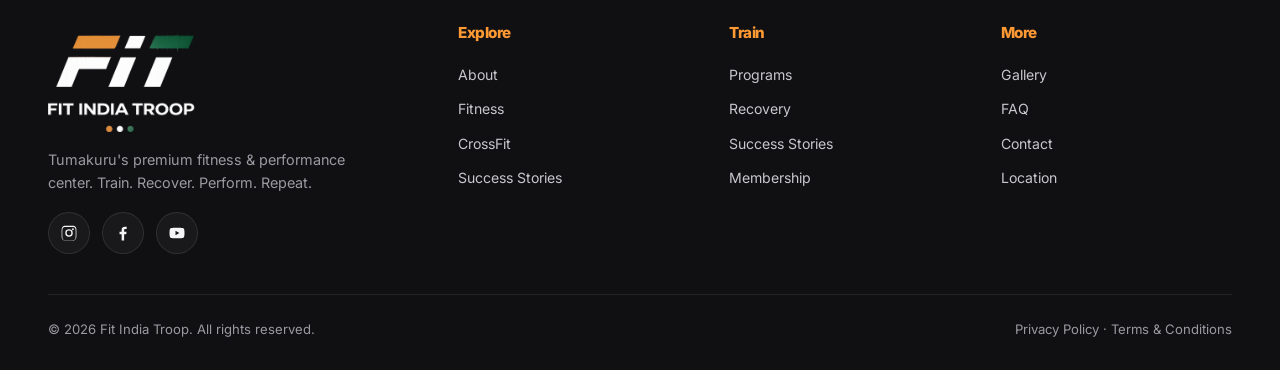
==== commit 678f51ce: "Premium upgrade: motion system, hero redesign, a11y + SEO fixes - Remove fake loader and cursor-glow" ====
--- a/index.html
+++ b/index.html
@@ -13,11 +13,16 @@
 
   <!-- Open Graph -->
   <meta property="og:type" content="website" />
+  <meta property="og:url" content="https://www.fitindiatroop.com/" />
   <meta property="og:title" content="Fit India Troop — Premium Gym, CrossFit & Recovery in Tumakuru" />
   <meta property="og:description" content="World-class gym, CrossFit training & premium recovery — all under one roof in Tumakuru." />
-  <meta property="og:image" content="assets/images/gym-1.jpg" />
+  <meta property="og:image" content="https://fit-india-troop.netlify.app/assets/images/gym-1.jpg" />
   <meta property="og:site_name" content="Fit India Troop" />
   <meta name="twitter:card" content="summary_large_image" />
+  <meta name="twitter:title" content="Fit India Troop — Premium Gym, CrossFit & Recovery in Tumakuru" />
+  <meta name="twitter:description" content="World-class gym, CrossFit training & premium recovery — all under one roof in Tumakuru." />
+
+  <link rel="preload" as="image" href="assets/images/gym-1.jpg" />
 
   <link rel="icon" type="image/png" href="assets/logo-mark.png" />
   <link rel="preconnect" href="https://fonts.googleapis.com" />
@@ -42,19 +47,8 @@
 </head>
 <body>
 
-  <!-- ============ LOADER ============ -->
-  <div id="loader" class="loader">
-    <div class="loader__inner">
-      <img class="loader__logo" src="assets/logo.png" alt="Fit India Troop" />
-      <div class="loader__bar"><span id="loaderFill" class="loader__fill"></span></div>
-      <div class="loader__pct"><span id="loaderPct">0</span>%</div>
-      <p class="loader__tag">TRAIN · RECOVER · PERFORM</p>
-    </div>
-  </div>
-
-  <!-- ============ PROGRESS + CURSOR ============ -->
-  <div id="scrollProgress" class="scroll-progress"></div>
-  <div id="cursorGlow" class="cursor-glow"></div>
+  <!-- ============ PROGRESS ============ -->
+  <div id="scrollProgress" class="scroll-progress" aria-hidden="true"></div>
 
   <!-- ============ NAV ============ -->
   <header id="nav" class="nav">
@@ -69,27 +63,35 @@
       <a href="#contact">Contact</a>
     </nav>
     <a href="#membership" class="btn btn--sm btn--solid nav__cta">Become a Member</a>
-    <button id="navToggle" class="nav__toggle" aria-label="Menu"><span></span><span></span><span></span></button>
+    <button id="navToggle" class="nav__toggle" aria-label="Menu" aria-expanded="false" aria-controls="navLinks"><span></span><span></span><span></span></button>
   </header>
 
   <!-- ============ HERO ============ -->
   <section id="hero" class="hero">
     <div class="hero__bg"></div>
     <div class="hero__vignette"></div>
+    <div class="hero__glow hero__glow--a" aria-hidden="true"></div>
+    <div class="hero__glow hero__glow--b" aria-hidden="true"></div>
 
     <div class="hero__words" id="heroWords" aria-hidden="true"></div>
 
     <div class="hero__content">
       <p class="hero__eyebrow">Tumakuru's Premium Fitness &amp; Performance Center</p>
       <h1 class="hero__title">
-        <span>TRANSFORM</span>
-        <span>YOUR BODY.</span>
-        <span class="grad">BECOME UNSTOPPABLE.</span>
+        <span><em>TRANSFORM</em></span>
+        <span><em>YOUR BODY.</em></span>
+        <span class="grad"><em>BECOME UNSTOPPABLE.</em></span>
       </h1>
       <p class="hero__sub">World-class gym, CrossFit training &amp; premium recovery — everything you need under one roof. Build strength. Transform your body. Join Fit India Troop.</p>
       <div class="hero__cta">
         <a href="#membership" class="btn btn--solid">Become a Member</a>
         <a href="#contact" class="btn btn--ghost">Book a Visit</a>
+      </div>
+      <div class="hero__trust">
+        <div><b>8+</b><span>Years of results</span></div>
+        <div><b>2,500+</b><span>Happy members</span></div>
+        <div><b>15+</b><span>Certified trainers</span></div>
+        <div><b>♨</b><span>Sauna &amp; steam recovery</span></div>
       </div>
     </div>
 
@@ -313,12 +315,12 @@
     </div>
     <div class="footer__bottom">
       <span>© <span id="year"></span> Fit India Troop. All rights reserved.</span>
-      <span class="footer__legal"><a href="#">Privacy Policy</a> · <a href="#">Terms &amp; Conditions</a></span>
+      <span class="footer__legal"><a href="privacy.html">Privacy Policy</a> · <a href="terms.html">Terms &amp; Conditions</a></span>
     </div>
   </footer>
 
   <!-- ============ LIGHTBOX ============ -->
-  <div class="lightbox" id="lightbox"><button class="lightbox__close" id="lbClose">✕</button><img id="lbImg" alt="" /></div>
+  <div class="lightbox" id="lightbox" role="dialog" aria-modal="true" aria-label="Image viewer"><button class="lightbox__close" id="lbClose" aria-label="Close image viewer">✕</button><img id="lbImg" alt="Fit India Troop gallery photo — enlarged view" /></div>
 
   <script type="module" src="js/main.js"></script>
 </body>
--- a/css/styles.css
+++ b/css/styles.css
@@ -1,6 +1,7 @@
 /* =============================================================================
    FIT INDIA TROOP — premium design system
    Matte black base · India tricolor accents (saffron + green) · glassmorphism
+   Motion: transform/opacity only · UI 240ms · reveals 650ms · stagger 90ms
    ============================================================================= */
 
 :root{
@@ -11,7 +12,9 @@
   --grad:linear-gradient(100deg,var(--saffron-2),var(--saffron) 40%,var(--green) 100%);
   --glass:rgba(255,255,255,.04); --glass-brd:rgba(255,255,255,.10);
   --shadow:0 30px 80px -20px rgba(0,0,0,.7);
+  --shadow-img:0 45px 90px -25px rgba(0,0,0,.9),0 18px 40px -18px rgba(0,0,0,.65);
   --ease:cubic-bezier(.22,1,.36,1);
+  --dur-ui:.24s; --dur-reveal:.65s;
   --max:1200px;
   --f-head:'Poppins',sans-serif; --f-body:'Inter',sans-serif;
 }
@@ -26,80 +29,122 @@
 img{max-width:100%;display:block}
 a{color:inherit;text-decoration:none}
 ::selection{background:var(--saffron);color:#000}
-h1,h2,h3,h4,h5{font-family:var(--f-head);font-weight:800;line-height:1.05;letter-spacing:-.5px}
+h1,h2,h3,h4,h5{font-family:var(--f-head);font-weight:800;line-height:1.08;letter-spacing:-.5px}
 .grad{background:var(--grad);-webkit-background-clip:text;background-clip:text;color:transparent}
+
+:focus-visible{outline:2px solid var(--saffron);outline-offset:3px;border-radius:4px}
 
 /* ---------- buttons ---------- */
 .btn{
-  --pad:16px 34px; display:inline-flex;align-items:center;justify-content:center;gap:.5em;
+  --pad:16px 34px; position:relative; overflow:hidden;
+  display:inline-flex;align-items:center;justify-content:center;gap:.5em;
   padding:var(--pad); border-radius:100px; font-family:var(--f-head); font-weight:700;
   font-size:.95rem; letter-spacing:.3px; cursor:pointer; border:1px solid transparent;
-  transition:transform .4s var(--ease),box-shadow .4s var(--ease),background .3s,color .3s;
-  will-change:transform;
+  transition:transform var(--dur-ui) var(--ease),box-shadow var(--dur-ui) var(--ease),
+    background var(--dur-ui) ease,color var(--dur-ui) ease,border-color var(--dur-ui) ease;
 }
 .btn--sm{--pad:11px 22px;font-size:.82rem}
 .btn--full{width:100%}
 .btn--solid{background:var(--grad);color:#0a0a0b;box-shadow:0 10px 30px -8px rgba(255,153,51,.5)}
-.btn--solid:hover{transform:translateY(-3px);box-shadow:0 18px 44px -8px rgba(255,153,51,.65)}
+.btn--solid::after{ /* sheen sweep */
+  content:"";position:absolute;top:0;bottom:0;left:-70%;width:45%;
+  background:linear-gradient(105deg,transparent,rgba(255,255,255,.42),transparent);
+  transform:skewX(-18deg);transition:left .55s var(--ease);
+}
+.btn--solid:hover{transform:translateY(-2px);box-shadow:0 16px 40px -10px rgba(255,153,51,.6)}
+.btn--solid:hover::after{left:130%}
 .btn--ghost{background:var(--glass);border-color:var(--glass-brd);color:var(--white);backdrop-filter:blur(10px)}
-.btn--ghost:hover{transform:translateY(-3px);border-color:var(--saffron);box-shadow:0 12px 30px -10px rgba(255,153,51,.4)}
-
-/* ---------- loader ---------- */
-.loader{position:fixed;inset:0;z-index:1000;background:var(--black);display:grid;place-items:center;transition:opacity .8s var(--ease),visibility .8s}
-.loader.done{opacity:0;visibility:hidden}
-.loader__inner{text-align:center;width:min(340px,80vw)}
-.loader__logo{display:block;width:min(300px,74vw);height:auto;margin:0 auto 34px;opacity:0;animation:fadeUp .9s var(--ease) forwards}
-.loader__bar{height:3px;background:rgba(255,255,255,.1);border-radius:4px;overflow:hidden}
-.loader__fill{display:block;height:100%;width:0;background:var(--grad);box-shadow:0 0 18px var(--saffron)}
-.loader__pct{margin-top:14px;font-family:var(--f-head);font-weight:700;font-size:1.4rem}
-.loader__tag{margin-top:8px;color:var(--grey);letter-spacing:4px;font-size:.7rem}
-@keyframes fadeUp{from{opacity:0;transform:translateY(20px)}to{opacity:1;transform:none}}
-
-/* ---------- scroll progress + cursor ---------- */
-.scroll-progress{position:fixed;top:0;left:0;height:3px;width:0;background:var(--grad);z-index:120;box-shadow:0 0 12px var(--saffron)}
-.cursor-glow{position:fixed;top:0;left:0;width:400px;height:400px;border-radius:50%;pointer-events:none;z-index:1;
-  background:radial-gradient(circle,rgba(255,153,51,.10),transparent 60%);transform:translate(-50%,-50%);transition:opacity .4s;mix-blend-mode:screen}
-@media(hover:none){.cursor-glow{display:none}}
+.btn--ghost:hover{transform:translateY(-2px);border-color:var(--saffron);box-shadow:0 12px 30px -10px rgba(255,153,51,.35)}
+.btn:active{transform:translateY(0) scale(.98)}
+
+/* ---------- scroll progress ---------- */
+.scroll-progress{position:fixed;top:0;left:0;height:2px;width:100%;background:var(--grad);z-index:120;
+  transform:scaleX(0);transform-origin:0 50%;box-shadow:0 0 10px rgba(255,153,51,.5)}
 
 /* ---------- nav ---------- */
 .nav{position:fixed;top:0;left:0;right:0;z-index:100;display:flex;align-items:center;gap:24px;
-  padding:20px clamp(18px,4vw,48px);transition:background .4s,padding .4s,border-color .4s;border-bottom:1px solid transparent}
-.nav.scrolled{background:rgba(10,10,11,.72);backdrop-filter:blur(18px);border-color:var(--line);padding:12px clamp(18px,4vw,48px)}
-.nav__brand{display:inline-flex;align-items:center;transition:transform .4s var(--ease)}
-.logo--mark{display:block;height:38px;width:auto;transition:height .4s var(--ease)}
+  padding:20px clamp(18px,4vw,48px);transition:background var(--dur-ui) ease,padding .35s var(--ease),
+  border-color var(--dur-ui) ease,box-shadow var(--dur-ui) ease;border-bottom:1px solid transparent}
+.nav.scrolled{background:rgba(10,10,11,.78);backdrop-filter:blur(18px);-webkit-backdrop-filter:blur(18px);
+  border-color:var(--line);padding:12px clamp(18px,4vw,48px);box-shadow:0 12px 34px -18px rgba(0,0,0,.8)}
+.nav__brand{display:inline-flex;align-items:center;transition:transform var(--dur-ui) var(--ease)}
+.logo--mark{display:block;height:38px;width:auto;transition:height .35s var(--ease)}
 .nav.scrolled .logo--mark{height:32px}
 .nav__brand:hover{transform:scale(1.04)}
 .nav__links{display:flex;gap:26px;margin-left:auto}
-.nav__links a{font-size:.9rem;color:var(--grey-2);position:relative;transition:color .3s}
-.nav__links a::after{content:"";position:absolute;left:0;bottom:-6px;height:2px;width:0;background:var(--grad);transition:width .35s var(--ease)}
-.nav__links a:hover{color:#fff}.nav__links a:hover::after{width:100%}
-.nav__toggle{display:none;flex-direction:column;gap:5px;background:none;border:0;cursor:pointer;padding:6px}
-.nav__toggle span{width:26px;height:2px;background:#fff;transition:.3s}
+.nav__links a{font-size:.9rem;color:var(--grey-2);position:relative;padding:4px 0;transition:color var(--dur-ui) ease}
+.nav__links a::after{content:"";position:absolute;left:0;bottom:-2px;height:2px;width:100%;background:var(--grad);
+  transform:scaleX(0);transform-origin:0 50%;transition:transform .3s var(--ease)}
+.nav__links a:hover,.nav__links a.active{color:#fff}
+.nav__links a:hover::after,.nav__links a.active::after{transform:scaleX(1)}
+.nav__toggle{display:none;flex-direction:column;gap:5px;background:none;border:0;cursor:pointer;padding:8px;z-index:110}
+.nav__toggle span{width:26px;height:2px;background:#fff;border-radius:2px;transition:transform .3s var(--ease),opacity .2s ease}
+.nav__toggle.x span:nth-child(1){transform:translateY(7px) rotate(45deg)}
+.nav__toggle.x span:nth-child(2){opacity:0}
+.nav__toggle.x span:nth-child(3){transform:translateY(-7px) rotate(-45deg)}
 
 /* ---------- hero ---------- */
 .hero{position:relative;height:100svh;min-height:640px;display:grid;align-items:center;overflow:hidden}
-.hero__bg{position:absolute;inset:0;z-index:0;background:url("../assets/images/gym-1.jpg") center/cover no-repeat;filter:grayscale(.75) contrast(1.1) brightness(.38) blur(2px);transform:scale(1.08)}
+.hero__bg{position:absolute;inset:-4%;z-index:0;background:url("../assets/images/gym-1.jpg") center/cover no-repeat;
+  filter:grayscale(.75) contrast(1.1) brightness(.38);transform:scale(1.12);will-change:transform;
+  transition:transform 2.4s var(--ease)}
+body.is-ready .hero__bg{transform:scale(1.045)}
 .hero__vignette{position:absolute;inset:0;z-index:1;pointer-events:none;
-  background:radial-gradient(120% 90% at 50% 20%,transparent 40%,rgba(0,0,0,.55) 100%),linear-gradient(to top,var(--black),transparent 30%)}
+  background:
+    radial-gradient(120% 90% at 50% 20%,transparent 40%,rgba(0,0,0,.55) 100%),
+    linear-gradient(to top,var(--black),transparent 32%),
+    linear-gradient(105deg,rgba(10,10,11,.55) 0%,transparent 60%)}
+.hero__glow{position:absolute;z-index:1;width:52vw;height:52vw;border-radius:50%;pointer-events:none;
+  filter:blur(90px);opacity:.16;will-change:transform}
+.hero__glow--a{left:-14vw;bottom:-20vw;background:radial-gradient(circle,var(--saffron),transparent 65%);
+  animation:glowDrift 22s var(--ease) infinite alternate}
+.hero__glow--b{right:-16vw;top:-18vw;background:radial-gradient(circle,var(--green),transparent 65%);
+  animation:glowDrift 26s var(--ease) infinite alternate-reverse}
+@keyframes glowDrift{from{transform:translate3d(0,0,0)}to{transform:translate3d(6vw,-4vw,0)}}
+
 .hero__content{position:relative;z-index:3;max-width:var(--max);width:100%;margin:0 auto;padding:0 clamp(18px,5vw,48px)}
-.hero__eyebrow{color:var(--saffron);letter-spacing:3px;font-size:.8rem;text-transform:uppercase;margin-bottom:20px;font-weight:600}
+.hero__eyebrow{color:var(--saffron);letter-spacing:3px;font-size:.8rem;text-transform:uppercase;margin-bottom:20px;font-weight:600;
+  display:inline-flex;align-items:center;gap:12px}
+.hero__eyebrow::before{content:"";width:34px;height:1px;background:var(--grad)}
 .hero__title{font-size:clamp(2.6rem,8vw,6.2rem);font-weight:900;text-transform:uppercase}
 .hero__title span{display:block;overflow:hidden}
-.hero__sub{max-width:560px;color:var(--grey-2);font-size:clamp(1rem,1.4vw,1.15rem);margin:26px 0 36px}
+.hero__title em{display:block;font-style:normal;transform:translateY(112%);transition:transform .8s var(--ease)}
+.hero__sub{max-width:560px;color:var(--grey-2);font-size:clamp(1rem,1.4vw,1.15rem);margin:26px 0 34px}
 .hero__cta{display:flex;gap:16px;flex-wrap:wrap}
+.hero__trust{display:flex;gap:clamp(20px,3.5vw,44px);flex-wrap:wrap;margin-top:42px}
+.hero__trust div{display:flex;flex-direction:column;gap:2px}
+.hero__trust b{font-family:var(--f-head);font-weight:800;font-size:1.25rem}
+.hero__trust span{color:var(--grey);font-size:.78rem;letter-spacing:.5px;text-transform:uppercase}
+
+/* hero entrance choreography */
+.hero__eyebrow,.hero__sub,.hero__cta,.hero__trust,.hero__scroll{
+  opacity:0;transform:translateY(22px);
+  transition:opacity .7s var(--ease),transform .7s var(--ease)}
+body.is-ready .hero__eyebrow{opacity:1;transform:none;transition-delay:.1s}
+body.is-ready .hero__title span:nth-child(1) em{transform:none;transition-delay:.18s}
+body.is-ready .hero__title span:nth-child(2) em{transform:none;transition-delay:.28s}
+body.is-ready .hero__title span:nth-child(3) em{transform:none;transition-delay:.38s}
+body.is-ready .hero__sub{opacity:1;transform:none;transition-delay:.52s}
+body.is-ready .hero__cta{opacity:1;transform:none;transition-delay:.64s}
+body.is-ready .hero__trust{opacity:1;transform:none;transition-delay:.76s}
+body.is-ready .hero__scroll{opacity:1;transform:translateX(-50%);transition-delay:1s}
+
 .hero__words{position:absolute;right:clamp(-10px,2vw,40px);top:50%;transform:translateY(-50%);z-index:2;
   writing-mode:vertical-rl;font-family:var(--f-head);font-weight:900;font-size:clamp(3rem,9vw,8rem);
-  color:transparent;-webkit-text-stroke:1px rgba(255,255,255,.07);pointer-events:none;user-select:none;height:80vh;display:flex;align-items:center}
-.hero__scroll{position:absolute;bottom:28px;left:50%;transform:translateX(-50%);z-index:3;display:flex;flex-direction:column;align-items:center;gap:10px;color:var(--grey)}
+  color:transparent;-webkit-text-stroke:1px rgba(255,255,255,.07);pointer-events:none;user-select:none;
+  height:80vh;display:flex;align-items:center;transition:opacity .6s ease}
+.hero__scroll{position:absolute;bottom:28px;left:50%;transform:translateX(-50%) translateY(22px);z-index:3;
+  display:flex;flex-direction:column;align-items:center;gap:10px;color:var(--grey)}
 .hero__scroll em{font-style:normal;font-size:.7rem;letter-spacing:2px;text-transform:uppercase}
 .hero__mouse{width:24px;height:38px;border:2px solid var(--grey);border-radius:14px;display:flex;justify-content:center;padding-top:6px}
-.hero__mouse span{width:3px;height:8px;background:var(--saffron);border-radius:2px;animation:scrollDot 1.6s infinite}
+.hero__mouse span{width:3px;height:8px;background:var(--saffron);border-radius:2px;animation:scrollDot 1.8s var(--ease) infinite}
 @keyframes scrollDot{0%{opacity:0;transform:translateY(-4px)}40%{opacity:1}80%{opacity:0;transform:translateY(10px)}}
 
 /* ---------- marquee ---------- */
 .marquee{border-block:1px solid var(--line);background:var(--black-2);padding:22px 0;overflow:hidden;white-space:nowrap}
-.marquee__track{display:inline-flex;gap:40px;animation:scrollX 28s linear infinite;will-change:transform}
-.marquee__track span{font-family:var(--f-head);font-weight:800;font-size:1.5rem;text-transform:uppercase;color:transparent;-webkit-text-stroke:1px rgba(255,255,255,.25);display:inline-flex;align-items:center;gap:40px}
+.marquee__track{display:inline-flex;gap:40px;animation:scrollX 36s linear infinite;will-change:transform}
+.marquee__track span{font-family:var(--f-head);font-weight:800;font-size:1.5rem;text-transform:uppercase;color:transparent;
+  -webkit-text-stroke:1px rgba(255,255,255,.18);display:inline-flex;align-items:center;gap:40px}
 .marquee__track span::after{content:"◆";-webkit-text-stroke:0;color:var(--saffron);font-size:.8rem}
 @keyframes scrollX{to{transform:translateX(-50%)}}
 
@@ -108,7 +153,8 @@
 .section__head{max-width:720px;margin:0 auto clamp(44px,6vw,72px);text-align:center}
 .section__head h2{font-size:clamp(2rem,5vw,3.4rem)}
 .section__head p{color:var(--grey);margin-top:16px;font-size:1.05rem}
-.kicker{display:inline-block;font-family:var(--f-head);font-weight:700;font-size:.75rem;letter-spacing:3px;text-transform:uppercase;color:var(--saffron);margin-bottom:14px}
+.kicker{display:inline-block;font-family:var(--f-head);font-weight:700;font-size:.75rem;letter-spacing:3px;
+  text-transform:uppercase;color:var(--saffron);margin-bottom:14px}
 
 /* image placeholder (shown until a real photo is dropped into assets/images) */
 .ph{position:relative;background:linear-gradient(135deg,#141418,#1b1b20 55%,#141418) !important}
@@ -116,31 +162,40 @@
   color:#4a4a52;font-family:var(--f-head);font-weight:600;font-size:.8rem;letter-spacing:1px}
 .ph::before{content:"";position:absolute;inset:0;background:linear-gradient(115deg,transparent 40%,rgba(255,153,51,.05),rgba(31,168,90,.05) 60%,transparent)}
 
-/* reveal */
-.reveal{opacity:0;transform:translateY(38px);transition:opacity .9s var(--ease),transform .9s var(--ease)}
+/* ---------- reveal system (staggered fade-up) ---------- */
+.reveal{opacity:0;transform:translateY(26px);
+  transition:opacity var(--dur-reveal) var(--ease),transform var(--dur-reveal) var(--ease);
+  transition-delay:calc(var(--stagger,0)*90ms)}
 .reveal.in{opacity:1;transform:none}
 
 /* ---------- stats ---------- */
 .stats{max-width:var(--max);margin:0 auto;padding:clamp(50px,7vw,80px) clamp(18px,5vw,48px)}
 .stats__grid{display:grid;grid-template-columns:repeat(5,1fr);gap:20px}
-.stat{background:var(--glass);border:1px solid var(--glass-brd);border-radius:18px;padding:30px 18px;text-align:center;backdrop-filter:blur(10px)}
-.stat__num{font-family:var(--f-head);font-weight:900;font-size:clamp(2rem,3.5vw,3rem);background:var(--grad);-webkit-background-clip:text;background-clip:text;color:transparent}
+.stat{background:var(--glass);border:1px solid var(--glass-brd);border-radius:18px;padding:30px 18px;text-align:center;
+  backdrop-filter:blur(10px);transition:transform var(--dur-ui) var(--ease),border-color var(--dur-ui) ease}
+.stat:hover{transform:translateY(-4px);border-color:rgba(255,153,51,.35)}
+.stat__num{font-family:var(--f-head);font-weight:900;font-size:clamp(2rem,3.5vw,3rem);
+  background:var(--grad);-webkit-background-clip:text;background-clip:text;color:transparent}
 .stat__label{color:var(--grey);font-size:.85rem;margin-top:6px}
 
 /* ---------- why grid ---------- */
 .why__grid{display:grid;grid-template-columns:repeat(5,1fr);gap:16px}
 .tile{background:var(--glass);border:1px solid var(--glass-brd);border-radius:16px;padding:26px 20px;
-  transition:transform .5s var(--ease),border-color .4s,background .4s;transform-style:preserve-3d}
-.tile:hover{transform:translateY(-6px);border-color:var(--saffron);background:rgba(255,153,51,.06)}
+  transition:transform var(--dur-ui) var(--ease),border-color var(--dur-ui) ease,background var(--dur-ui) ease}
+.tile:hover{transform:translateY(-5px);border-color:rgba(255,153,51,.5);background:rgba(255,153,51,.05)}
 .tile__ic{font-size:1.6rem;margin-bottom:12px}
 .tile h4{font-size:1rem;font-weight:700;font-family:var(--f-body)}
 
 /* ---------- about ---------- */
 .about__grid{display:grid;grid-template-columns:1fr 1.05fr;gap:clamp(30px,5vw,70px);align-items:center}
 .about__media{position:relative;min-height:440px}
-.about__img{position:absolute;inset:0;width:78%;border-radius:20px;overflow:hidden;background:var(--panel) center/cover no-repeat;filter:grayscale(.55) contrast(1.12) brightness(.9);box-shadow:0 45px 90px -25px rgba(0,0,0,.9),0 18px 40px -18px rgba(0,0,0,.65)}
+.about__img{position:absolute;inset:0;width:78%;border-radius:20px;overflow:hidden;
+  background:var(--panel) center/cover no-repeat;filter:grayscale(.55) contrast(1.12) brightness(.9);box-shadow:var(--shadow-img);
+  transition:filter .5s var(--ease)}
+.about__media:hover .about__img{filter:grayscale(.15) contrast(1.05) brightness(.98)}
 .about__img--sm{inset:auto 0 0 auto;width:52%;height:58%;border:6px solid var(--black)}
-.about__badge{position:absolute;left:-10px;bottom:24px;z-index:3;background:var(--grad);color:#000;font-family:var(--f-head);font-weight:900;font-size:1.5rem;padding:16px 20px;border-radius:16px;text-align:center;box-shadow:var(--shadow)}
+.about__badge{position:absolute;left:-10px;bottom:24px;z-index:3;background:var(--grad);color:#000;
+  font-family:var(--f-head);font-weight:900;font-size:1.5rem;padding:16px 20px;border-radius:16px;text-align:center;box-shadow:var(--shadow)}
 .about__badge small{font-size:.6rem;font-weight:600;letter-spacing:1px}
 .about__body h2{font-size:clamp(1.9rem,4vw,3rem);margin:6px 0 18px}
 .about__body p{color:var(--grey-2);margin-bottom:16px}
@@ -154,32 +209,43 @@
 .split--rev .split__visual{order:-1}
 .split__text h2{font-size:clamp(1.9rem,4.5vw,3.2rem);margin:6px 0 18px}
 .split__text p{color:var(--grey-2);max-width:520px}
-.split__visual{perspective:1000px}
-.split__img{aspect-ratio:4/3;border-radius:22px;background:var(--panel) center/cover no-repeat;filter:grayscale(.55) contrast(1.12) brightness(.9);box-shadow:0 45px 90px -25px rgba(0,0,0,.9),0 18px 40px -18px rgba(0,0,0,.65);border:1px solid var(--glass-brd);transition:filter .6s var(--ease),transform .6s var(--ease)}
-.split__img:hover{filter:grayscale(.05) contrast(1.03) brightness(1);transform:scale(1.02)}
+.split__img{aspect-ratio:4/3;border-radius:22px;background:var(--panel) center/cover no-repeat;
+  filter:grayscale(.55) contrast(1.12) brightness(.9);box-shadow:var(--shadow-img);border:1px solid var(--glass-brd);
+  transition:filter .5s var(--ease),transform .5s var(--ease);will-change:transform}
+.split__img:hover{filter:grayscale(.05) contrast(1.03) brightness(1);transform:scale(1.025)}
 .chips{list-style:none;display:flex;flex-wrap:wrap;gap:10px;margin:24px 0}
-.chips li{background:var(--glass);border:1px solid var(--glass-brd);border-radius:100px;padding:8px 16px;font-size:.82rem;color:var(--grey-2)}
+.chips li{background:var(--glass);border:1px solid var(--glass-brd);border-radius:100px;padding:8px 16px;
+  font-size:.82rem;color:var(--grey-2);transition:border-color var(--dur-ui) ease,color var(--dur-ui) ease}
+.chips li:hover{border-color:rgba(255,153,51,.45);color:#fff}
 .benefits{display:flex;flex-wrap:wrap;gap:8px 22px}
 .benefits span{font-size:.85rem;color:var(--grey);position:relative;padding-left:18px}
 .benefits span::before{content:"✔";position:absolute;left:0;color:var(--green);font-size:.75rem}
 
 /* ---------- programs ---------- */
 .programs__grid{display:grid;grid-template-columns:repeat(5,1fr);gap:16px}
-.pcard{background:var(--glass);border:1px solid var(--glass-brd);border-radius:18px;padding:26px 20px;transition:transform .5s var(--ease),border-color .4s;position:relative;overflow:hidden}
-.pcard::before{content:"";position:absolute;inset:0;background:var(--grad);opacity:0;transition:opacity .4s;z-index:-1}
-.pcard:hover{transform:translateY(-8px);border-color:transparent}
-.pcard:hover::before{opacity:.9}
-.pcard:hover *{color:#0a0a0b !important}
+.pcard{background:var(--glass);border:1px solid var(--glass-brd);border-radius:18px;padding:26px 20px;
+  position:relative;overflow:hidden;
+  transition:transform var(--dur-ui) var(--ease),border-color var(--dur-ui) ease,box-shadow var(--dur-ui) ease}
+.pcard::before{content:"";position:absolute;inset:0;border-radius:inherit;
+  background:linear-gradient(160deg,rgba(255,153,51,.12),transparent 55%);opacity:0;transition:opacity var(--dur-ui) ease}
+.pcard::after{content:"";position:absolute;top:0;left:0;right:0;height:2px;background:var(--grad);
+  transform:scaleX(0);transform-origin:0 50%;transition:transform .35s var(--ease)}
+.pcard:hover{transform:translateY(-6px);border-color:rgba(255,153,51,.4);box-shadow:0 24px 50px -22px rgba(0,0,0,.8)}
+.pcard:hover::before{opacity:1}
+.pcard:hover::after{transform:scaleX(1)}
 .pcard__ic{font-size:1.8rem;margin-bottom:14px}
-.pcard h4{font-size:1.05rem;font-family:var(--f-body);font-weight:700;margin-bottom:8px}
-.pcard p{color:var(--grey);font-size:.85rem;line-height:1.5}
+.pcard h4{font-size:1.05rem;font-family:var(--f-body);font-weight:700;margin-bottom:8px;position:relative}
+.pcard p{color:var(--grey);font-size:.85rem;line-height:1.5;position:relative}
 
 /* ---------- membership ---------- */
 .plans{display:grid;grid-template-columns:repeat(5,1fr);gap:16px;align-items:stretch}
-.plan{background:var(--glass);border:1px solid var(--glass-brd);border-radius:20px;padding:30px 22px;display:flex;flex-direction:column;transition:transform .5s var(--ease),border-color .4s,box-shadow .5s;position:relative}
-.plan:hover{transform:translateY(-10px);border-color:var(--saffron);box-shadow:var(--shadow)}
-.plan--popular{border-color:var(--saffron);background:rgba(255,153,51,.06)}
-.plan__badge{position:absolute;top:-12px;left:50%;transform:translateX(-50%);background:var(--grad);color:#000;font-family:var(--f-head);font-weight:700;font-size:.68rem;letter-spacing:1px;padding:5px 14px;border-radius:100px;text-transform:uppercase}
+.plan{background:var(--glass);border:1px solid var(--glass-brd);border-radius:20px;padding:30px 22px;
+  display:flex;flex-direction:column;position:relative;
+  transition:transform var(--dur-ui) var(--ease),border-color var(--dur-ui) ease,box-shadow .35s var(--ease)}
+.plan:hover{transform:translateY(-8px);border-color:var(--saffron);box-shadow:var(--shadow)}
+.plan--popular{border-color:var(--saffron);background:rgba(255,153,51,.06);box-shadow:0 20px 55px -25px rgba(255,153,51,.35)}
+.plan__badge{position:absolute;top:-12px;left:50%;transform:translateX(-50%);background:var(--grad);color:#000;
+  font-family:var(--f-head);font-weight:700;font-size:.68rem;letter-spacing:1px;padding:5px 14px;border-radius:100px;text-transform:uppercase}
 .plan__name{font-family:var(--f-head);font-weight:700;font-size:1.05rem;color:var(--grey-2)}
 .plan__price{font-family:var(--f-head);font-weight:900;font-size:2.1rem;margin:12px 0 2px}
 .plan__per{color:var(--grey);font-size:.8rem;margin-bottom:20px}
@@ -202,32 +268,46 @@
 .story__meta b{color:var(--saffron);display:block;font-family:var(--f-head)}
 .story__stars{color:var(--saffron);letter-spacing:2px;margin-top:6px}
 .stories__dots{display:flex;justify-content:center;gap:10px;margin-top:30px}
-.stories__dots button{width:10px;height:10px;border-radius:50%;border:0;background:var(--line);cursor:pointer;transition:.3s}
+.stories__dots button{width:10px;height:10px;border-radius:50%;border:0;background:var(--line);cursor:pointer;
+  transition:background var(--dur-ui) ease,width .3s var(--ease)}
 .stories__dots button.on{background:var(--grad);width:26px;border-radius:6px}
 
 /* ---------- gallery ---------- */
 .gallery__grid{columns:4;column-gap:14px}
-.gimg{break-inside:avoid;margin-bottom:14px;border-radius:16px;overflow:hidden;cursor:pointer;position:relative;background:var(--panel);box-shadow:0 30px 60px -22px rgba(0,0,0,.85),0 12px 26px -12px rgba(0,0,0,.6)}
-.gimg img{width:100%;display:block;transition:transform .6s var(--ease),filter .6s var(--ease);filter:grayscale(.6) contrast(1.12) brightness(.85)}
-.gimg::before{content:"";position:absolute;inset:0;z-index:1;pointer-events:none;background:linear-gradient(140deg,rgba(255,153,51,.22),transparent 45%,rgba(31,168,90,.22));mix-blend-mode:soft-light;transition:opacity .5s}
-.gimg::after{content:"⤢";position:absolute;inset:0;z-index:2;display:grid;place-items:center;font-size:1.6rem;color:#fff;background:rgba(10,10,11,.5);opacity:0;transition:.4s}
-.gimg:hover img{transform:scale(1.08);filter:grayscale(0) contrast(1.02) brightness(1)}
+.gimg{break-inside:avoid;margin-bottom:14px;border-radius:16px;overflow:hidden;cursor:pointer;position:relative;
+  background:var(--panel);box-shadow:0 30px 60px -22px rgba(0,0,0,.85),0 12px 26px -12px rgba(0,0,0,.6)}
+.gimg img{width:100%;display:block;transition:transform .55s var(--ease),filter .55s var(--ease);
+  filter:grayscale(.6) contrast(1.12) brightness(.85)}
+.gimg::before{content:"";position:absolute;inset:0;z-index:1;pointer-events:none;
+  background:linear-gradient(140deg,rgba(255,153,51,.22),transparent 45%,rgba(31,168,90,.22));
+  mix-blend-mode:soft-light;transition:opacity .45s ease}
+.gimg::after{content:"⤢";position:absolute;inset:0;z-index:2;display:grid;place-items:center;font-size:1.6rem;color:#fff;
+  background:rgba(10,10,11,.5);opacity:0;transition:opacity .3s ease}
+.gimg:hover img{transform:scale(1.04);filter:grayscale(0) contrast(1.02) brightness(1)}
 .gimg:hover::before{opacity:0}
 .gimg:hover::after{opacity:1}
 
 /* lightbox */
-.lightbox{position:fixed;inset:0;z-index:200;background:rgba(5,5,6,.94);display:none;place-items:center;padding:30px}
-.lightbox.on{display:grid}
-.lightbox img{max-width:90vw;max-height:86vh;border-radius:14px;box-shadow:var(--shadow)}
-.lightbox__close{position:absolute;top:24px;right:30px;background:none;border:0;color:#fff;font-size:2rem;cursor:pointer}
+.lightbox{position:fixed;inset:0;z-index:200;background:rgba(5,5,6,.94);display:grid;place-items:center;padding:30px;
+  opacity:0;visibility:hidden;transition:opacity .3s ease,visibility .3s}
+.lightbox.on{opacity:1;visibility:visible}
+.lightbox img{max-width:90vw;max-height:86vh;border-radius:14px;box-shadow:var(--shadow);
+  transform:scale(.96);transition:transform .35s var(--ease)}
+.lightbox.on img{transform:scale(1)}
+.lightbox__close{position:absolute;top:24px;right:30px;background:none;border:0;color:#fff;font-size:2rem;cursor:pointer;
+  transition:transform var(--dur-ui) var(--ease)}
+.lightbox__close:hover{transform:scale(1.15)}
 
 /* ---------- faq ---------- */
 .faq__list{max-width:820px;margin:0 auto;display:flex;flex-direction:column;gap:12px}
-.faq__item{background:var(--glass);border:1px solid var(--glass-brd);border-radius:14px;overflow:hidden}
-.faq__q{width:100%;text-align:left;background:none;border:0;color:#fff;font-family:var(--f-head);font-weight:600;font-size:1.02rem;padding:22px 24px;cursor:pointer;display:flex;justify-content:space-between;gap:16px;align-items:center}
-.faq__q i{font-style:normal;color:var(--saffron);transition:transform .4s;font-size:1.4rem;flex:none}
+.faq__item{background:var(--glass);border:1px solid var(--glass-brd);border-radius:14px;overflow:hidden;
+  transition:border-color var(--dur-ui) ease}
+.faq__item.open{border-color:rgba(255,153,51,.35)}
+.faq__q{width:100%;text-align:left;background:none;border:0;color:#fff;font-family:var(--f-head);font-weight:600;
+  font-size:1.02rem;padding:22px 24px;cursor:pointer;display:flex;justify-content:space-between;gap:16px;align-items:center}
+.faq__q i{font-style:normal;color:var(--saffron);transition:transform .3s var(--ease);font-size:1.4rem;flex:none}
 .faq__item.open .faq__q i{transform:rotate(45deg)}
-.faq__a{max-height:0;overflow:hidden;transition:max-height .45s var(--ease)}
+.faq__a{max-height:0;overflow:hidden;transition:max-height .4s var(--ease)}
 .faq__a p{padding:0 24px 22px;color:var(--grey)}
 
 /* ---------- contact ---------- */
@@ -237,7 +317,7 @@
 .contact__list{list-style:none;display:flex;flex-direction:column;gap:16px;margin-bottom:26px}
 .contact__list li{display:flex;flex-direction:column;gap:2px}
 .contact__list span{color:var(--saffron);font-size:.78rem;font-weight:600;letter-spacing:1px}
-.contact__list a,.contact__list em{color:var(--grey-2);font-style:normal}
+.contact__list a,.contact__list em{color:var(--grey-2);font-style:normal;transition:color var(--dur-ui) ease}
 .contact__list a:hover{color:#fff}
 .hours{margin-bottom:26px}
 .hours h4{font-family:var(--f-body);margin-bottom:12px}
@@ -246,20 +326,27 @@
 .hours li b{color:#fff;font-weight:600}
 .contact__actions{display:flex;gap:12px;flex-wrap:wrap;margin-bottom:22px}
 .socials{display:flex;gap:12px}
-.socials a{width:42px;height:42px;border-radius:50%;background:var(--glass);border:1px solid var(--glass-brd);display:grid;place-items:center;transition:transform .4s var(--ease),background .3s;font-size:1.05rem}
-.socials a:hover{transform:translateY(-4px) scale(1.08);background:var(--grad);color:#000}
-
-.contact__form{background:var(--glass);border:1px solid var(--glass-brd);border-radius:22px;padding:clamp(24px,3vw,36px);display:grid;grid-template-columns:1fr 1fr;gap:16px;backdrop-filter:blur(10px)}
+.socials a{width:42px;height:42px;border-radius:50%;background:var(--glass);border:1px solid var(--glass-brd);
+  display:grid;place-items:center;transition:transform var(--dur-ui) var(--ease),background var(--dur-ui) ease,color var(--dur-ui) ease}
+.socials a svg{width:18px;height:18px;fill:currentColor}
+.socials a:hover{transform:translateY(-3px);background:var(--grad);color:#000}
+
+.contact__form{background:var(--glass);border:1px solid var(--glass-brd);border-radius:22px;
+  padding:clamp(24px,3vw,36px);display:grid;grid-template-columns:1fr 1fr;gap:16px;backdrop-filter:blur(10px)}
 .field{display:flex;flex-direction:column;gap:6px}
 .field--full{grid-column:1/-1}
 .field label{font-size:.8rem;color:var(--grey);font-weight:500}
-.field input,.field select,.field textarea{background:var(--black-2);border:1px solid var(--line);border-radius:10px;padding:12px 14px;color:#fff;font-family:var(--f-body);font-size:.92rem;transition:border-color .3s;resize:vertical}
-.field input:focus,.field select:focus,.field textarea:focus{outline:0;border-color:var(--saffron)}
+.field input,.field select,.field textarea{background:var(--black-2);border:1px solid var(--line);border-radius:10px;
+  padding:12px 14px;color:#fff;font-family:var(--f-body);font-size:.92rem;resize:vertical;
+  transition:border-color var(--dur-ui) ease,box-shadow var(--dur-ui) ease}
+.field input:focus,.field select:focus,.field textarea:focus{outline:0;border-color:var(--saffron);
+  box-shadow:0 0 0 3px rgba(255,153,51,.15)}
 .field small{color:var(--red-2);font-size:.72rem;min-height:12px}
 .field.err input,.field.err select{border-color:var(--red)}
 .contact__form .btn--full{grid-column:1/-1}
 .form__success{grid-column:1/-1;text-align:center;color:var(--green);font-weight:600;display:none}
 .form__success.show{display:block;animation:fadeUp .5s var(--ease)}
+@keyframes fadeUp{from{opacity:0;transform:translateY(14px)}to{opacity:1;transform:none}}
 
 /* map */
 .map{margin-top:clamp(40px,5vw,60px);border-radius:22px;overflow:hidden;border:1px solid var(--glass-brd);position:relative}
@@ -272,20 +359,34 @@
 .footer__brand .logo--foot{display:block;width:150px;height:auto;margin-bottom:16px}
 .footer__brand p{color:var(--grey);font-size:.9rem;max-width:320px;margin-bottom:18px}
 .footer__col h5{font-family:var(--f-body);font-size:.95rem;margin-bottom:16px;color:var(--saffron)}
-.footer__col a{display:block;color:var(--grey-2);font-size:.88rem;padding:6px 0;transition:color .3s,padding-left .3s}
-.footer__col a:hover{color:#fff;padding-left:6px}
-.footer__bottom{max-width:var(--max);margin:40px auto 0;padding-top:24px;border-top:1px solid var(--line);display:flex;justify-content:space-between;flex-wrap:wrap;gap:12px;color:var(--grey);font-size:.82rem}
+.footer__col a{display:block;color:var(--grey-2);font-size:.88rem;padding:6px 0;
+  transition:color var(--dur-ui) ease,transform var(--dur-ui) var(--ease)}
+.footer__col a:hover{color:#fff;transform:translateX(5px)}
+.footer__bottom{max-width:var(--max);margin:40px auto 0;padding-top:24px;border-top:1px solid var(--line);
+  display:flex;justify-content:space-between;flex-wrap:wrap;gap:12px;color:var(--grey);font-size:.82rem}
 .footer__legal a:hover{color:#fff}
+
+/* ---------- legal pages ---------- */
+.legal{max-width:820px;margin:0 auto;padding:140px clamp(18px,5vw,48px) 80px}
+.legal h1{font-size:clamp(1.9rem,4vw,2.8rem);margin-bottom:10px}
+.legal h2{font-size:1.2rem;margin:34px 0 10px}
+.legal p,.legal li{color:var(--grey-2);font-size:.95rem}
+.legal ul{padding-left:20px;margin:10px 0}
+.legal .kicker{margin-bottom:8px}
+.legal__back{display:inline-block;margin-top:44px}
 
 /* ---------- responsive ---------- */
 @media(max-width:1024px){
   .stats__grid,.why__grid,.programs__grid,.plans{grid-template-columns:repeat(3,1fr)}
   .gallery__grid{columns:3}
+  .hero__glow{display:none}
 }
 @media(max-width:768px){
   .nav__links{position:fixed;inset:0 0 0 auto;width:min(80vw,320px);flex-direction:column;justify-content:center;
-    background:rgba(10,10,11,.96);backdrop-filter:blur(20px);padding:40px;transform:translateX(100%);transition:transform .5s var(--ease);gap:22px;margin:0}
-  .nav__links.open{transform:none}
+    background:rgba(10,10,11,.96);backdrop-filter:blur(20px);-webkit-backdrop-filter:blur(20px);
+    padding:40px;transform:translateX(100%);transition:transform .45s var(--ease);gap:22px;margin:0;
+    visibility:hidden}
+  .nav__links.open{transform:none;visibility:visible}
   .nav__links a{font-size:1.2rem}
   .nav__cta{display:none}
   .nav__toggle{display:flex;margin-left:auto}
@@ -297,15 +398,30 @@
   .stats__grid,.why__grid,.programs__grid,.plans{grid-template-columns:repeat(2,1fr)}
   .contact__form{grid-template-columns:1fr}
   .gallery__grid{columns:2}
+  .hero{height:auto;min-height:100svh;padding:118px 0 64px}
+  .hero__scroll{display:none}
   .hero__words{display:none}
+  .hero__trust{gap:18px 28px;margin-top:34px}
+  .hero__trust b{font-size:1.1rem}
+  .hero__sub{margin:22px 0 28px}
   .story{grid-template-columns:1fr;text-align:center;justify-items:center}
   .footer__top{grid-template-columns:1fr 1fr}
+  .reveal{transform:translateY(18px)}
 }
 @media(max-width:480px){
   .stats__grid,.why__grid,.programs__grid,.plans,.footer__top{grid-template-columns:1fr}
   .hero__title{font-size:clamp(2.2rem,11vw,3rem)}
 }
+
+/* ---------- reduced motion ---------- */
 @media(prefers-reduced-motion:reduce){
-  *{animation-duration:.001ms !important;transition-duration:.001ms !important}
-  .reveal{opacity:1;transform:none}
-}
+  html{scroll-behavior:auto}
+  .reveal,.hero__eyebrow,.hero__sub,.hero__cta,.hero__trust{opacity:1;transform:none;transition:none}
+  .hero__scroll{opacity:1;transform:translateX(-50%);transition:none}
+  .hero__title em{transform:none;transition:none}
+  .hero__bg{transform:scale(1.045);transition:none}
+  .hero__glow,.marquee__track{animation:none}
+  .hero__mouse span{animation:none;opacity:1}
+  .btn--solid::after{display:none}
+  *{animation-duration:.01ms !important;transition-duration:.01ms !important}
+}
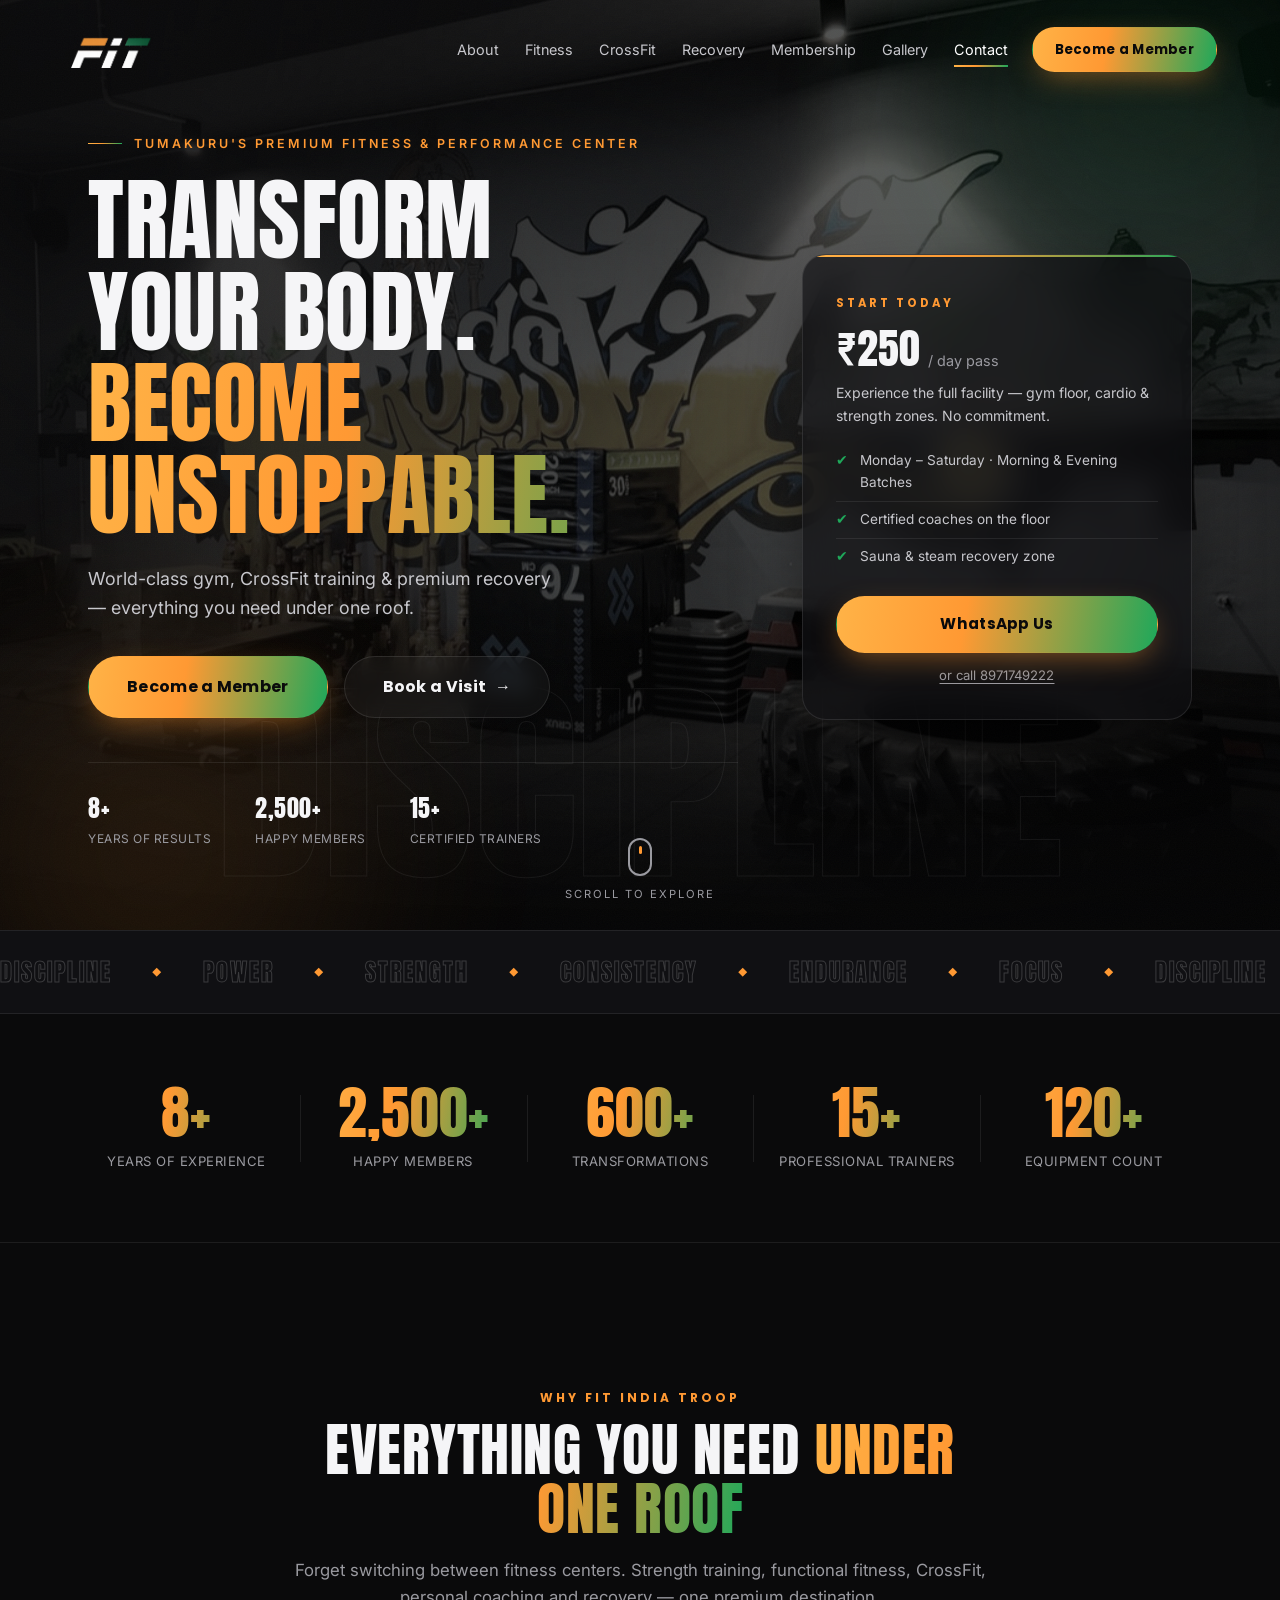
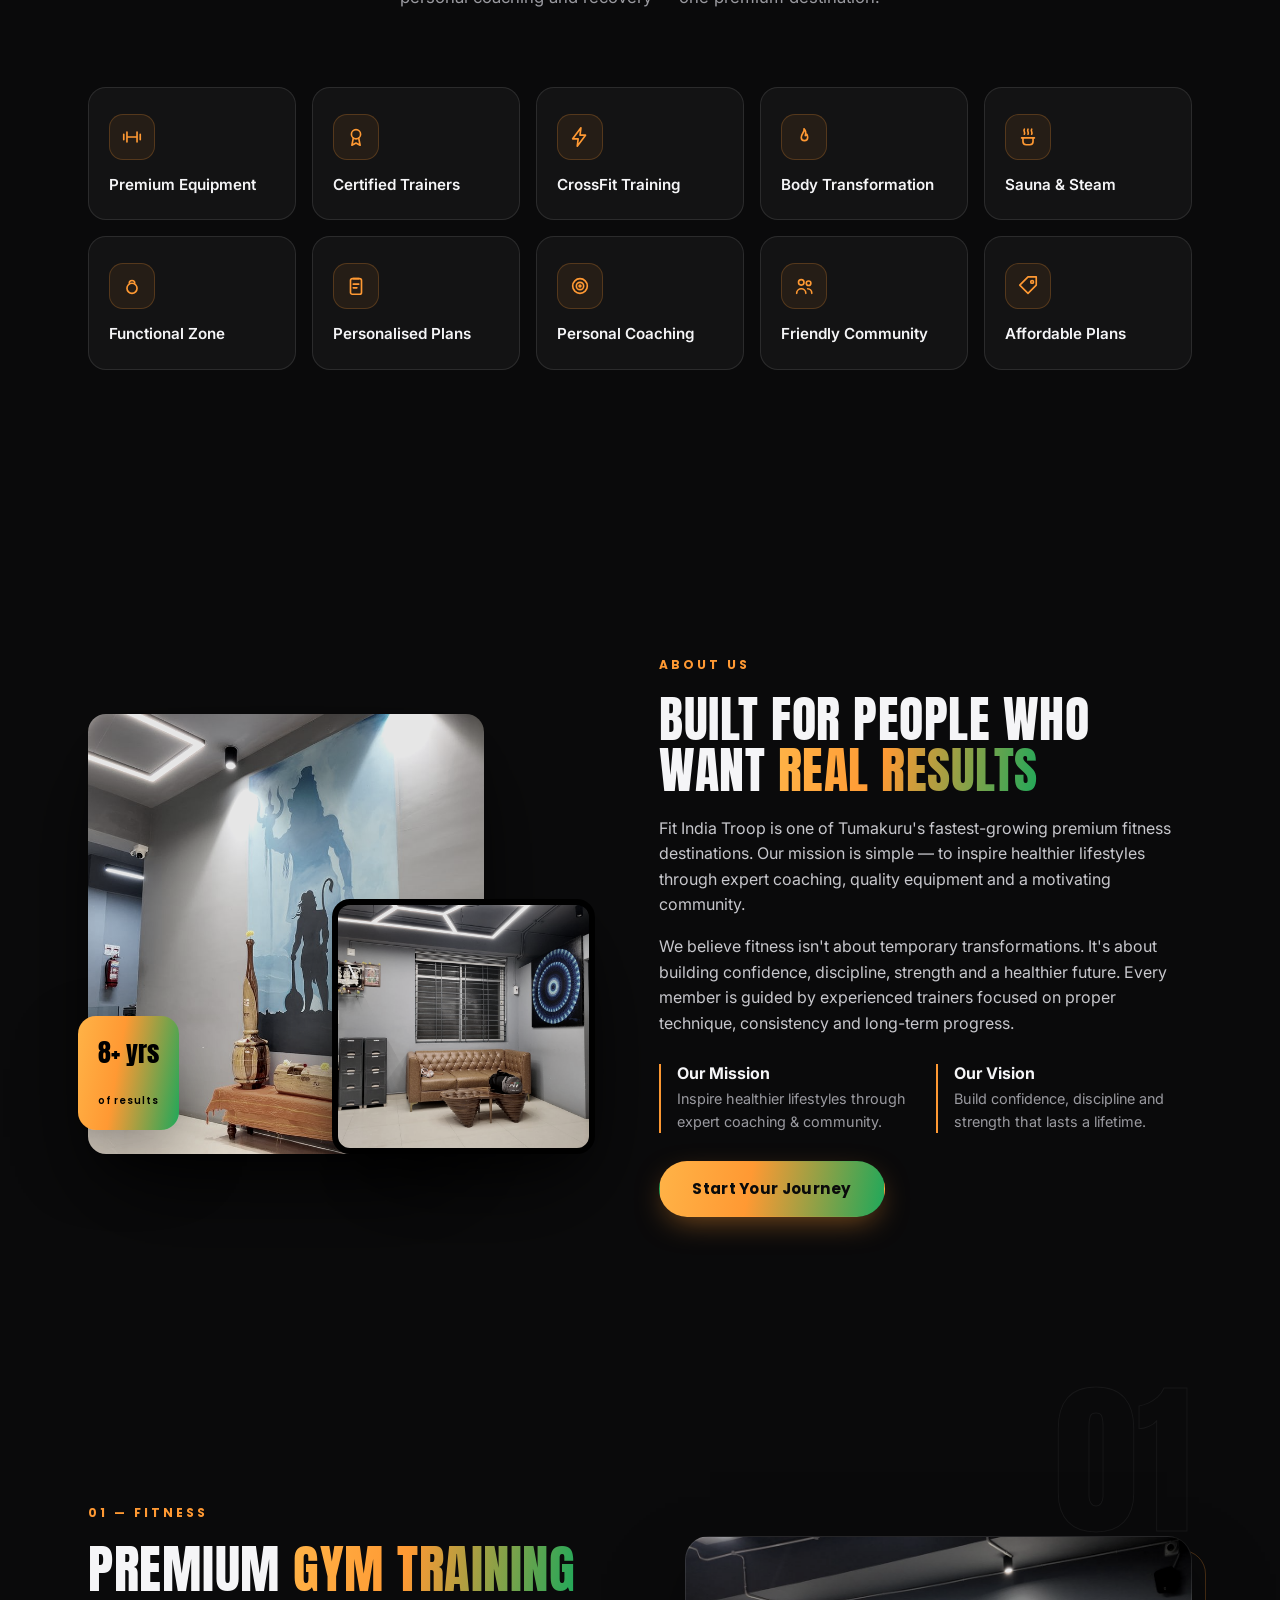
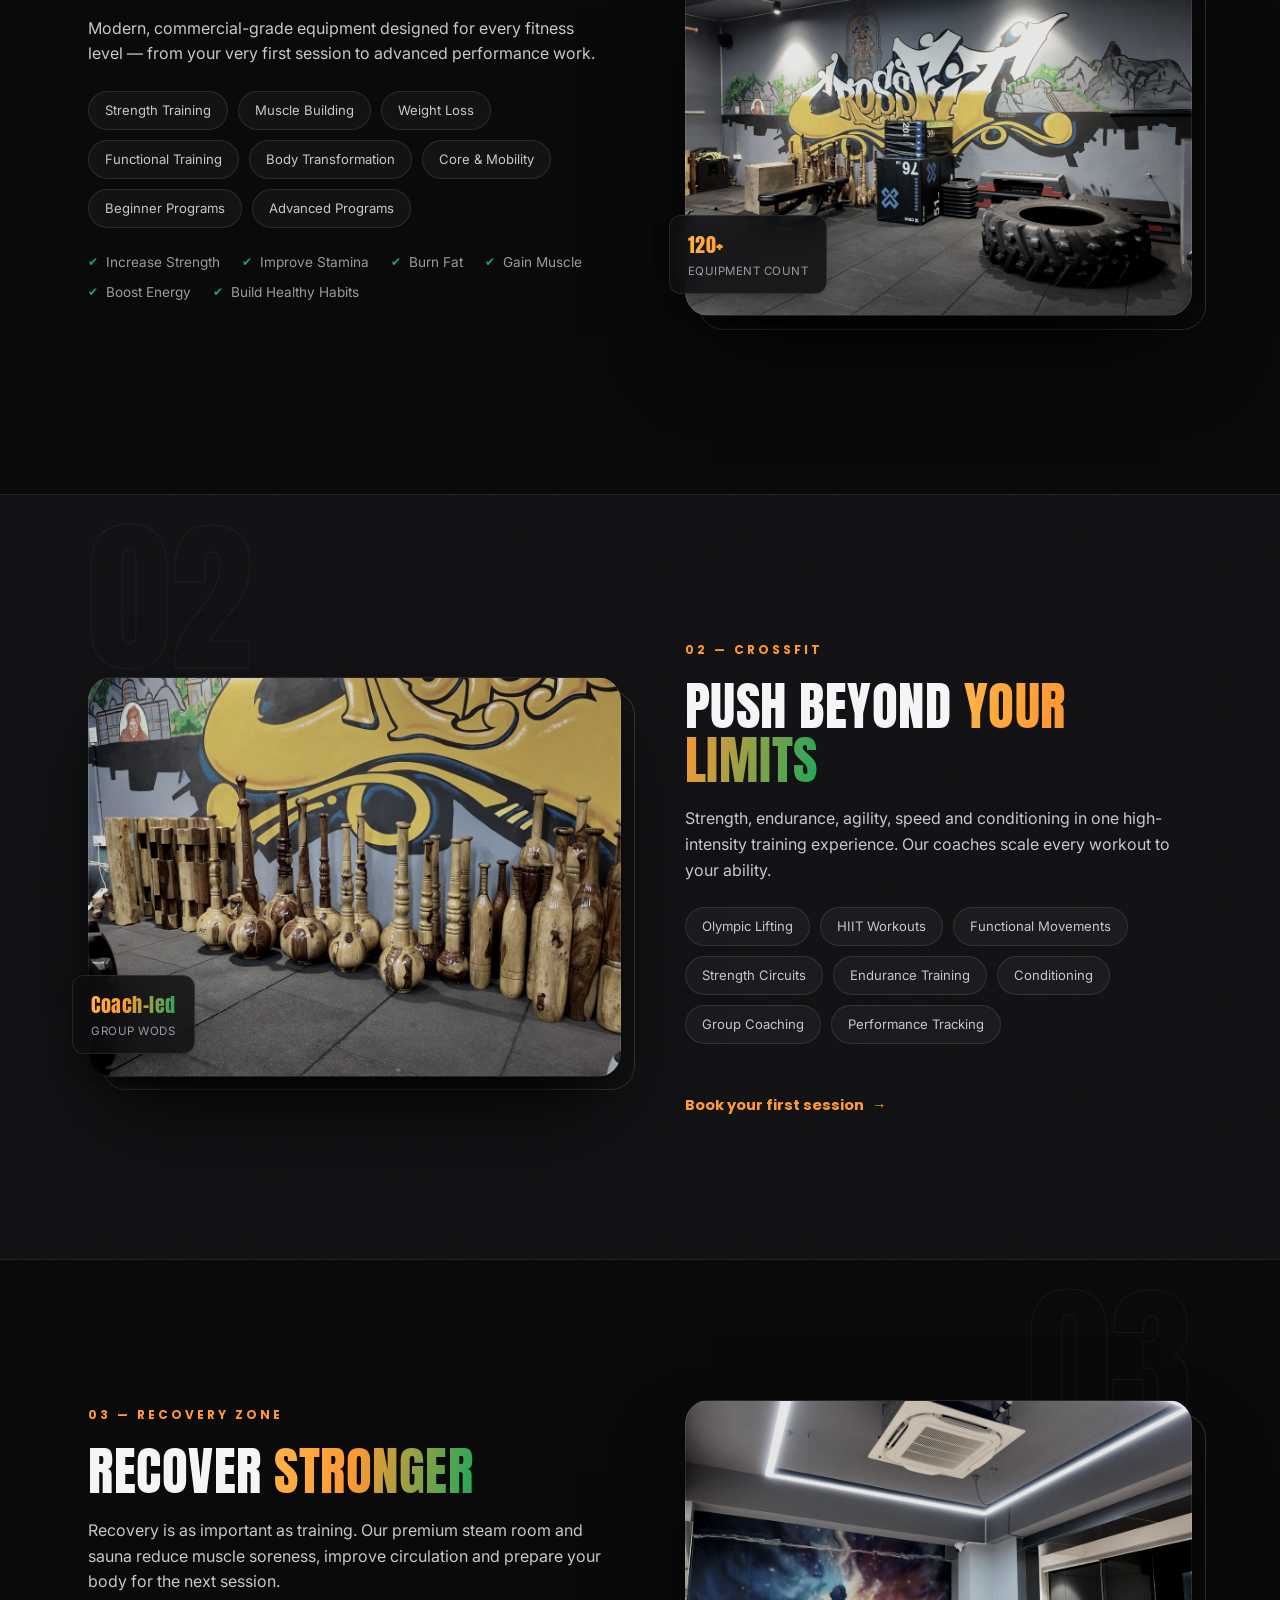
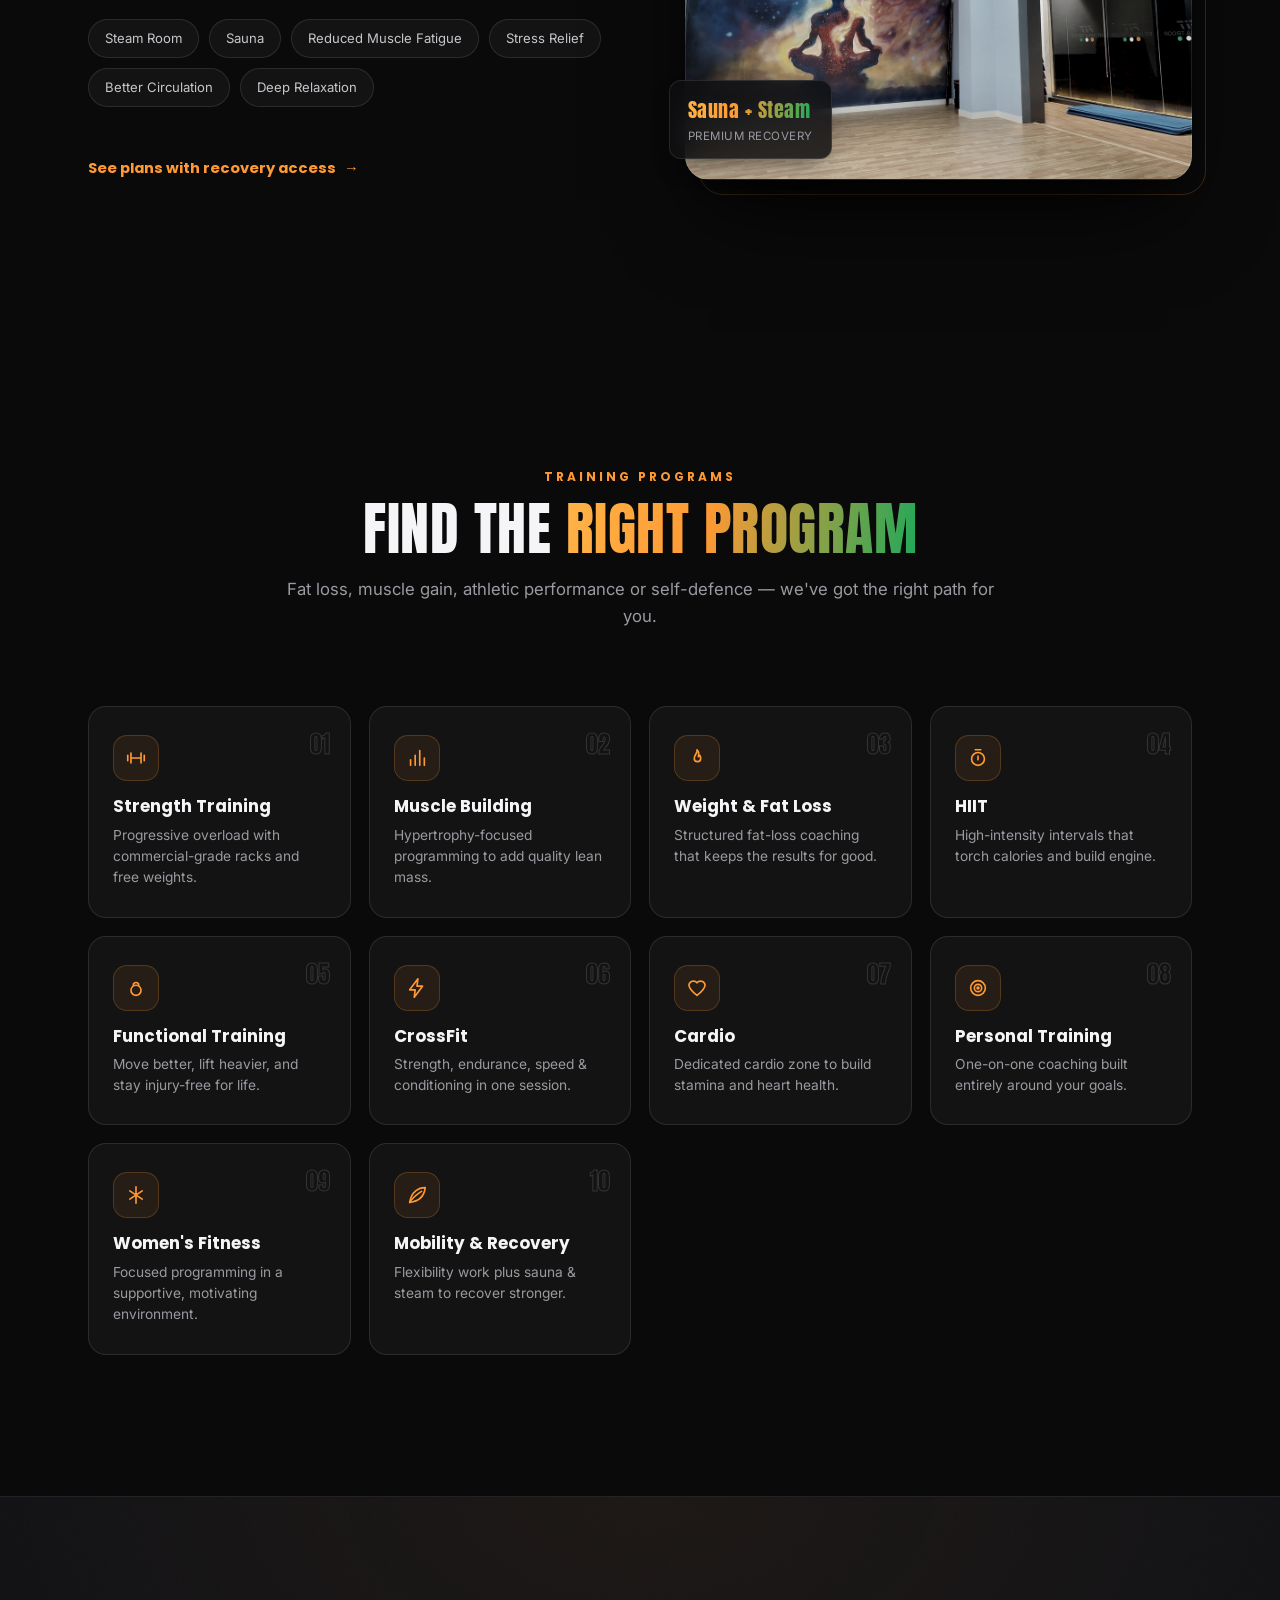
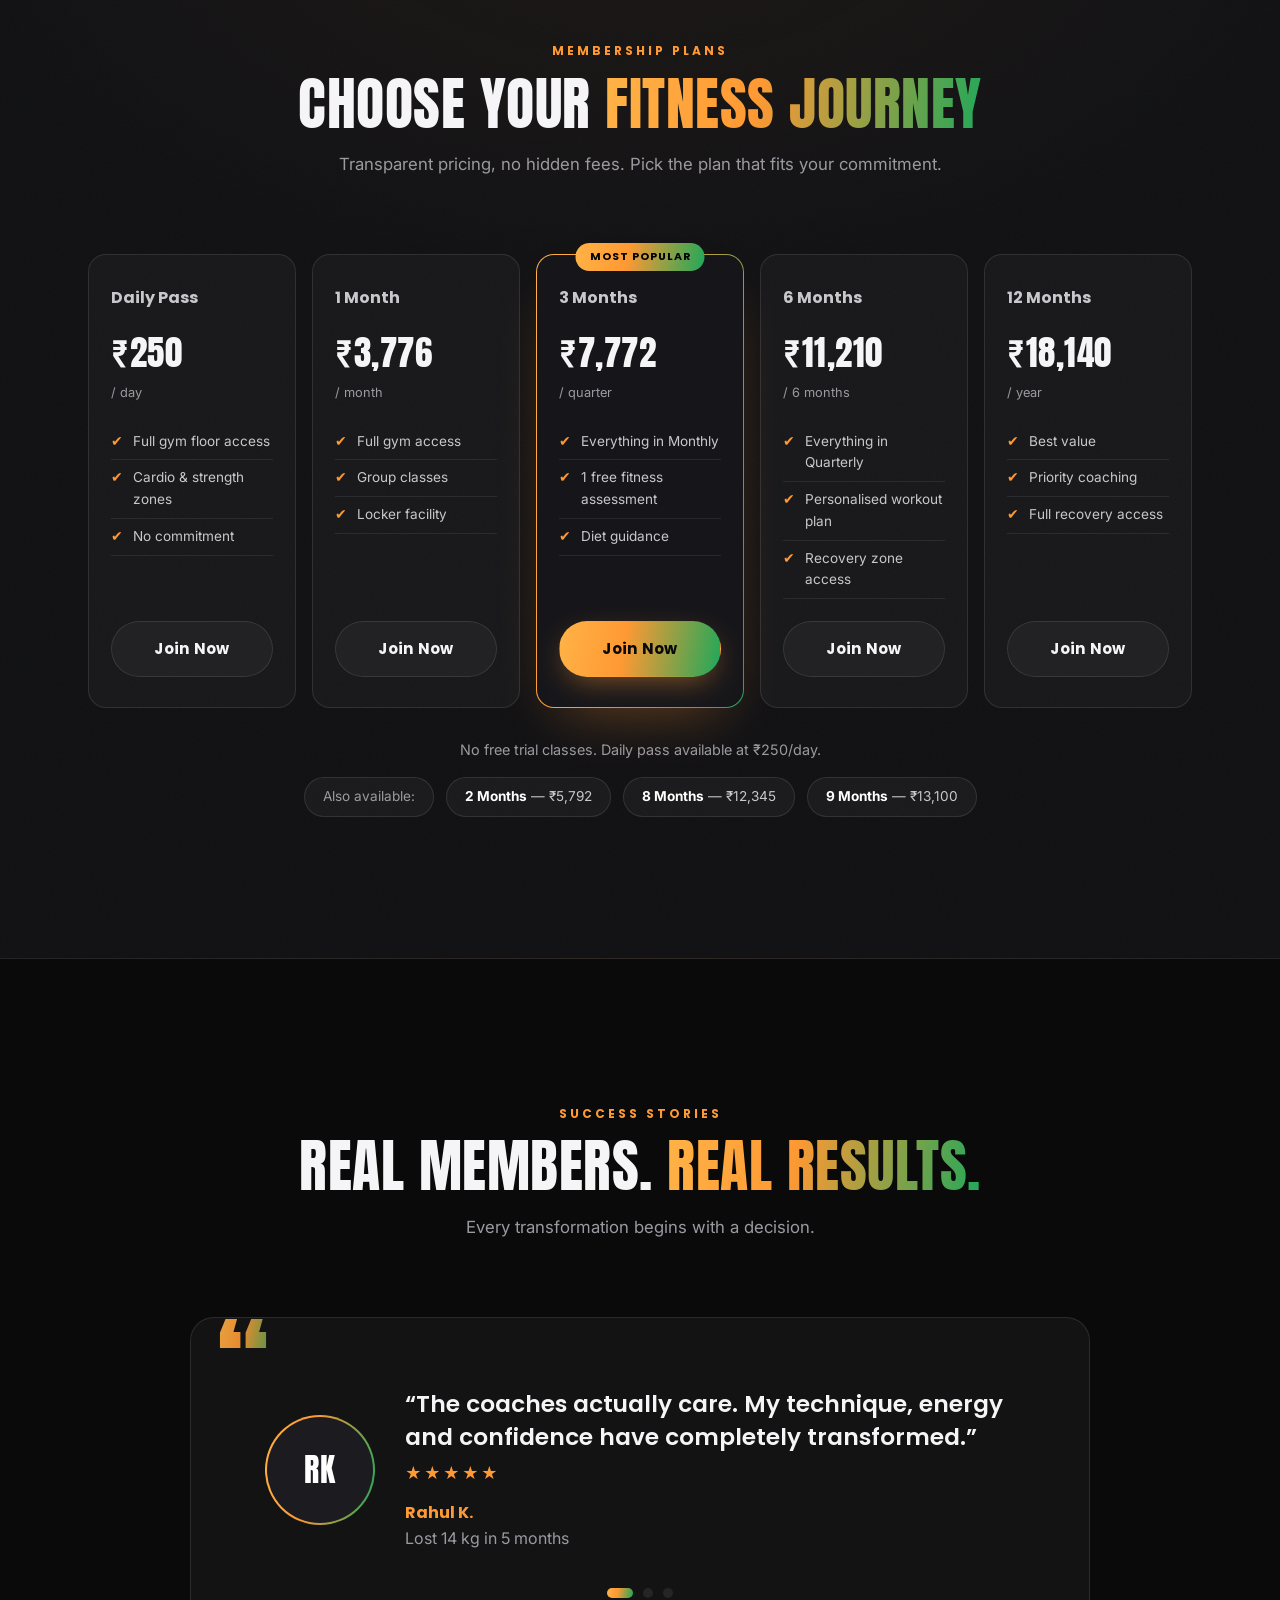
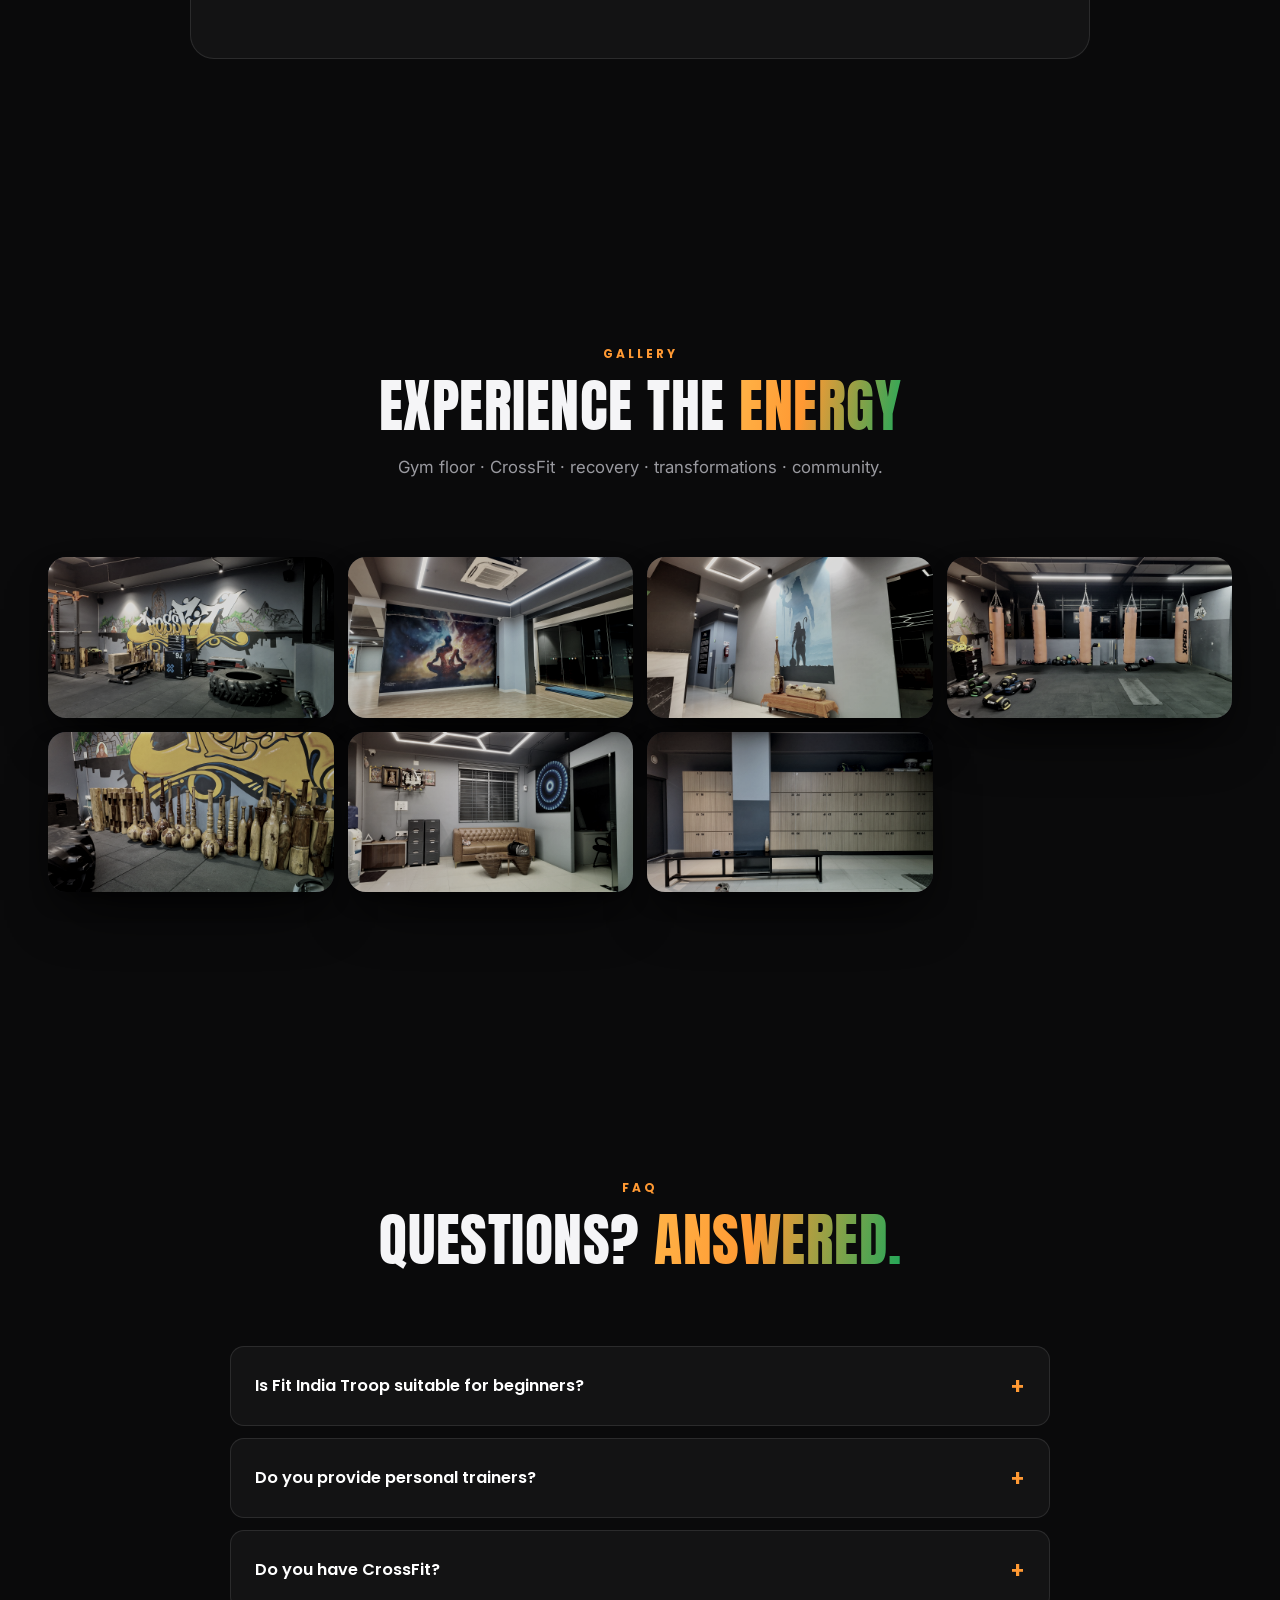
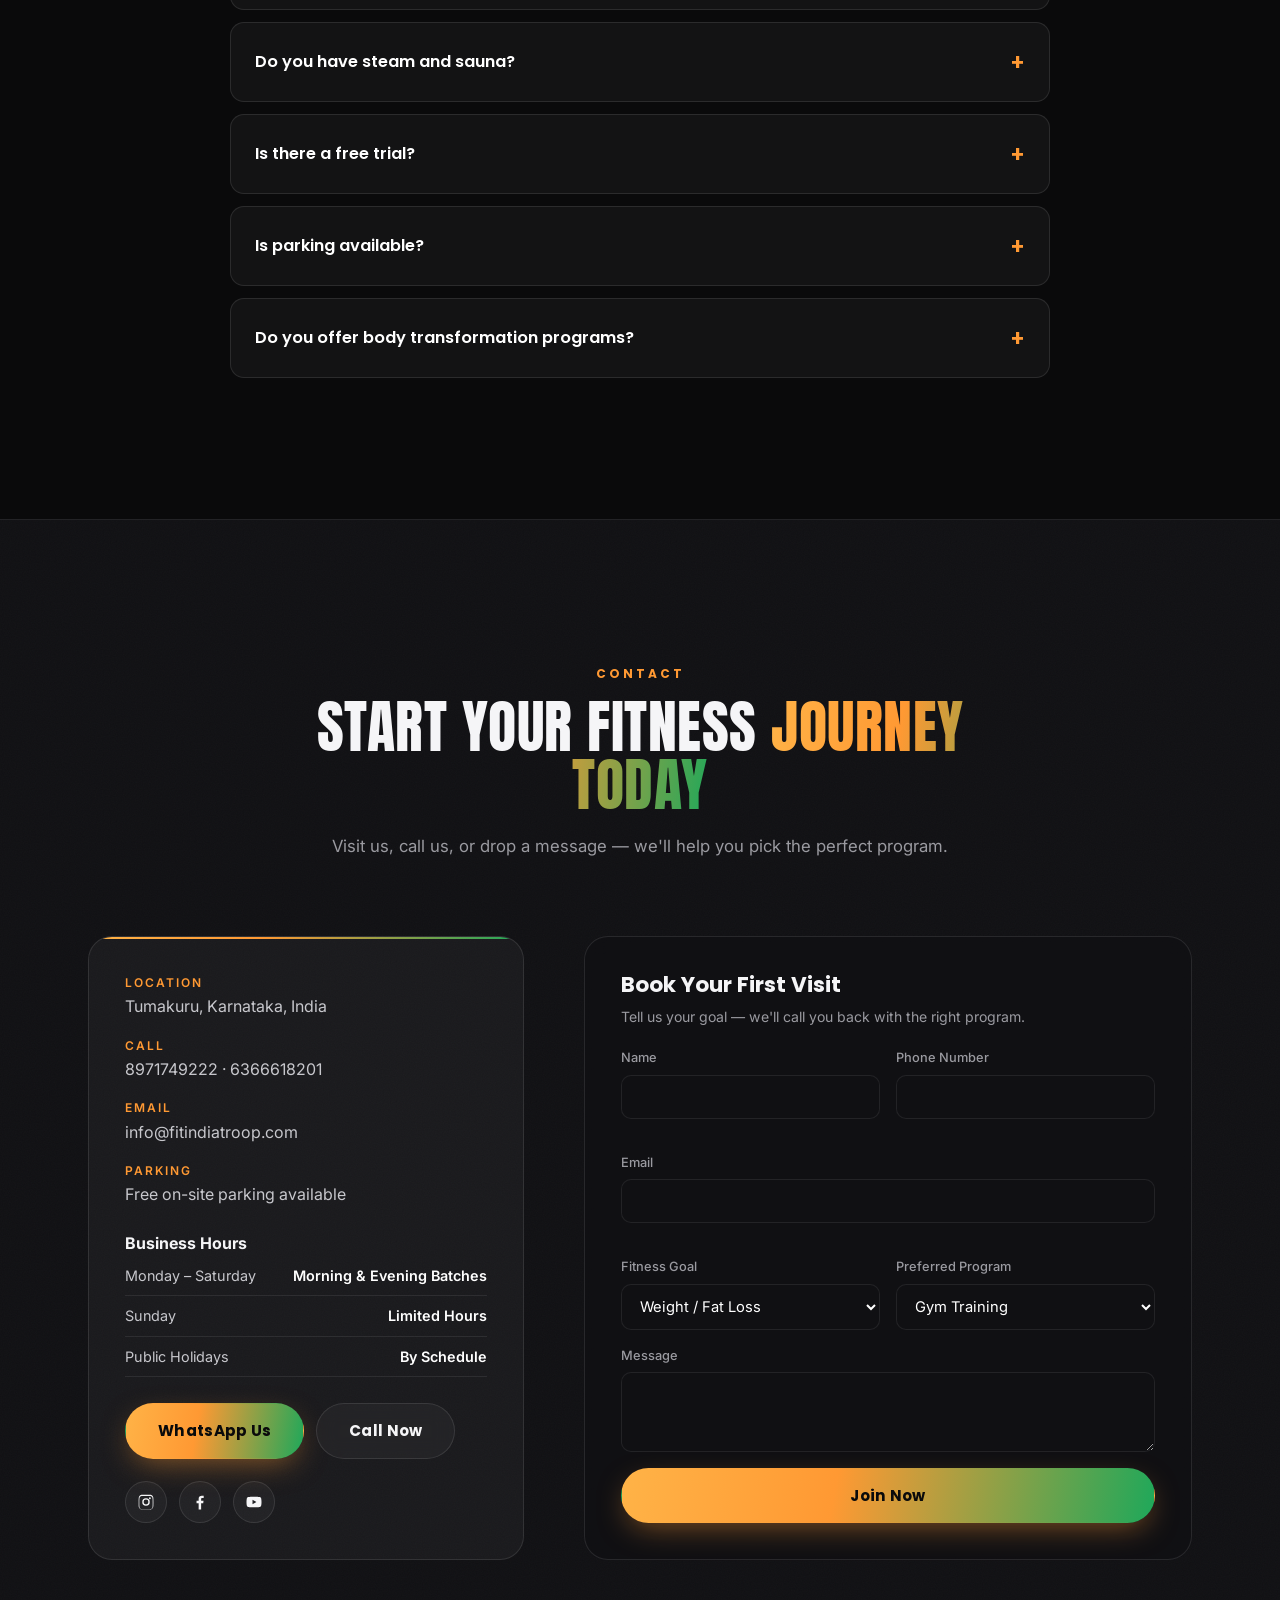
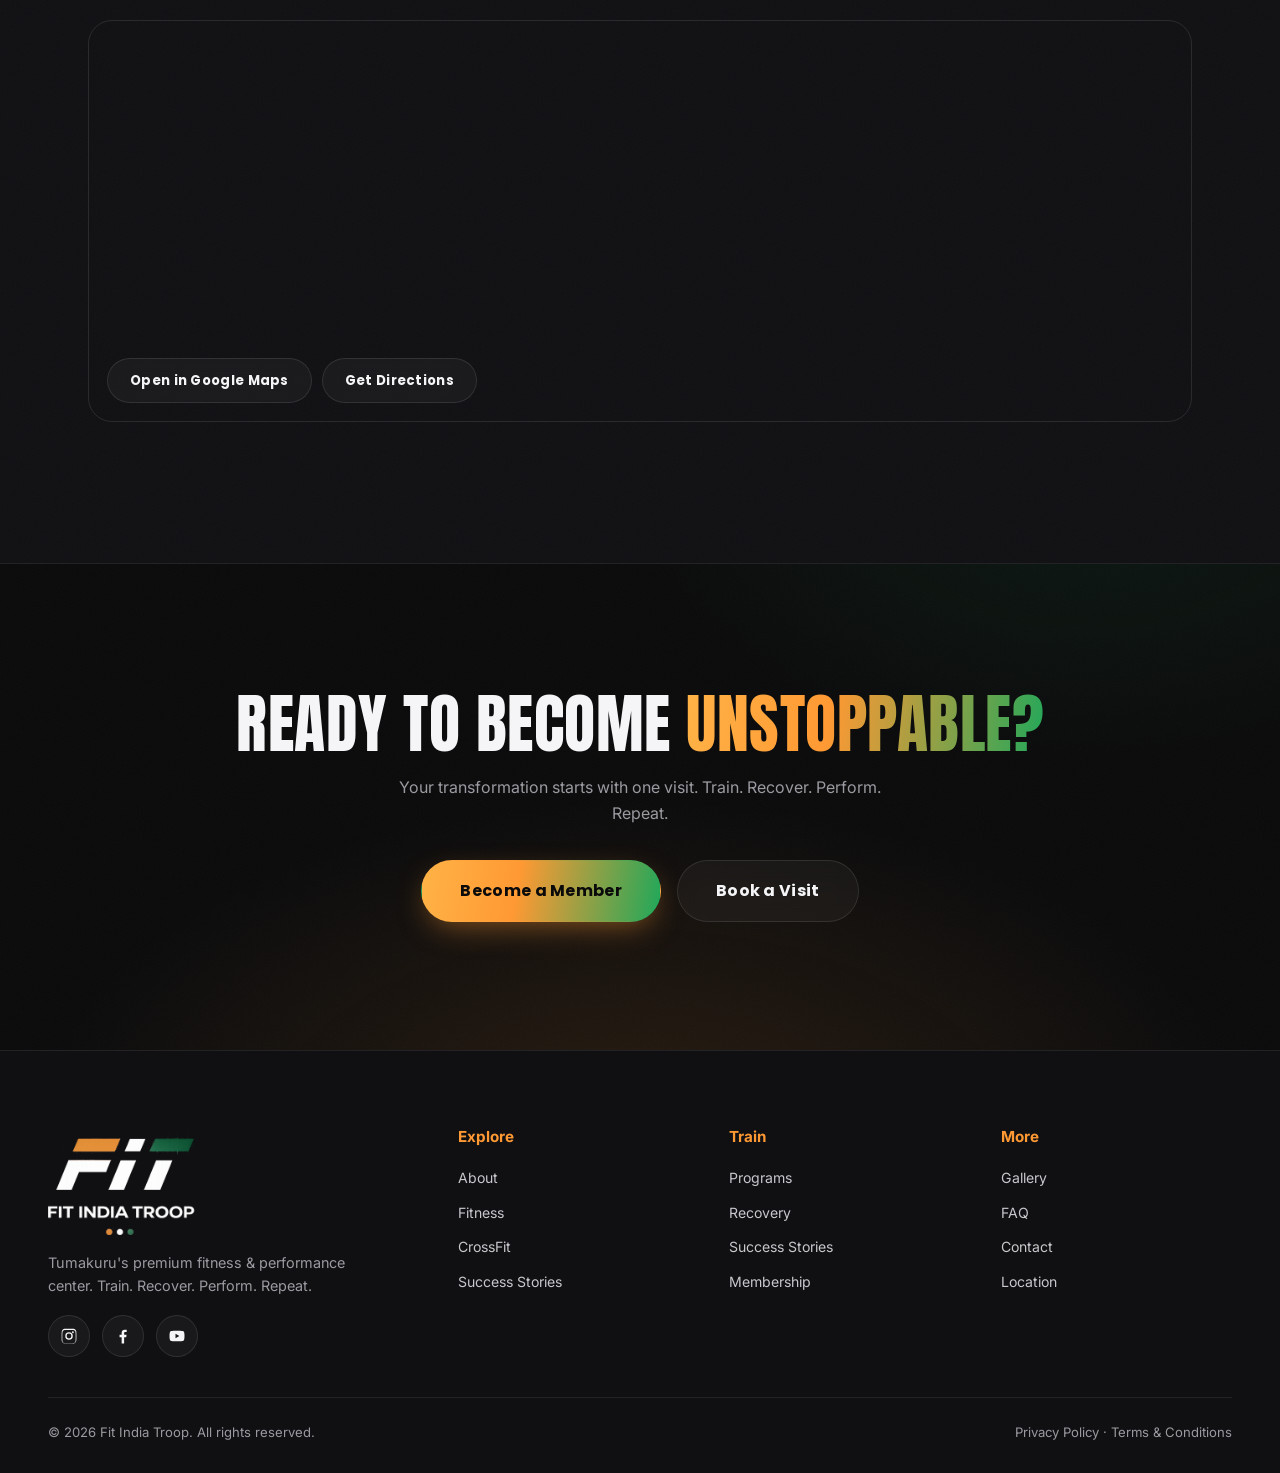
==== commit 9b00d6d4: "Full premium redesign: new type system, hero composition, flagship sections - Anton display typograp" ====
--- a/index.html
+++ b/index.html
@@ -27,7 +27,7 @@
   <link rel="icon" type="image/png" href="assets/logo-mark.png" />
   <link rel="preconnect" href="https://fonts.googleapis.com" />
   <link rel="preconnect" href="https://fonts.gstatic.com" crossorigin />
-  <link href="https://fonts.googleapis.com/css2?family=Inter:wght@300;400;500;600&family=Poppins:wght@600;700;800;900&display=swap" rel="stylesheet" />
+  <link href="https://fonts.googleapis.com/css2?family=Anton&family=Inter:wght@300;400;500;600&family=Poppins:wght@600;700;800&display=swap" rel="stylesheet" />
   <link rel="stylesheet" href="css/styles.css" />
 
   <!-- Structured data -->
@@ -52,47 +52,62 @@
 
   <!-- ============ NAV ============ -->
   <header id="nav" class="nav">
-    <a href="#hero" class="nav__brand" aria-label="Fit India Troop home"><img class="logo--mark" src="assets/logo-mark.png" alt="Fit India Troop" /></a>
-    <nav class="nav__links" id="navLinks">
-      <a href="#about">About</a>
-      <a href="#fitness">Fitness</a>
-      <a href="#crossfit">CrossFit</a>
-      <a href="#recovery">Recovery</a>
-      <a href="#membership">Membership</a>
-      <a href="#gallery">Gallery</a>
-      <a href="#contact">Contact</a>
-    </nav>
-    <a href="#membership" class="btn btn--sm btn--solid nav__cta">Become a Member</a>
-    <button id="navToggle" class="nav__toggle" aria-label="Menu" aria-expanded="false" aria-controls="navLinks"><span></span><span></span><span></span></button>
+    <div class="nav__bar">
+      <a href="#hero" class="nav__brand" aria-label="Fit India Troop home"><img class="logo--mark" src="assets/logo-mark.png" alt="Fit India Troop" /></a>
+      <nav class="nav__links" id="navLinks" aria-label="Main navigation">
+        <a href="#about">About</a>
+        <a href="#fitness">Fitness</a>
+        <a href="#crossfit">CrossFit</a>
+        <a href="#recovery">Recovery</a>
+        <a href="#membership">Membership</a>
+        <a href="#gallery">Gallery</a>
+        <a href="#contact">Contact</a>
+      </nav>
+      <a href="#membership" class="btn btn--sm btn--solid nav__cta">Become a Member</a>
+      <button id="navToggle" class="nav__toggle" aria-label="Menu" aria-expanded="false" aria-controls="navLinks"><span></span><span></span><span></span></button>
+    </div>
   </header>
 
   <!-- ============ HERO ============ -->
-  <section id="hero" class="hero">
+  <section id="hero" class="hero noise">
     <div class="hero__bg"></div>
     <div class="hero__vignette"></div>
     <div class="hero__glow hero__glow--a" aria-hidden="true"></div>
     <div class="hero__glow hero__glow--b" aria-hidden="true"></div>
-
     <div class="hero__words" id="heroWords" aria-hidden="true"></div>
 
-    <div class="hero__content">
-      <p class="hero__eyebrow">Tumakuru's Premium Fitness &amp; Performance Center</p>
-      <h1 class="hero__title">
-        <span><em>TRANSFORM</em></span>
-        <span><em>YOUR BODY.</em></span>
-        <span class="grad"><em>BECOME UNSTOPPABLE.</em></span>
-      </h1>
-      <p class="hero__sub">World-class gym, CrossFit training &amp; premium recovery — everything you need under one roof. Build strength. Transform your body. Join Fit India Troop.</p>
-      <div class="hero__cta">
-        <a href="#membership" class="btn btn--solid">Become a Member</a>
-        <a href="#contact" class="btn btn--ghost">Book a Visit</a>
-      </div>
-      <div class="hero__trust">
-        <div><b>8+</b><span>Years of results</span></div>
-        <div><b>2,500+</b><span>Happy members</span></div>
-        <div><b>15+</b><span>Certified trainers</span></div>
-        <div><b>♨</b><span>Sauna &amp; steam recovery</span></div>
-      </div>
+    <div class="hero__layout">
+      <div class="hero__content">
+        <p class="hero__eyebrow">Tumakuru's Premium Fitness &amp; Performance Center</p>
+        <h1 class="hero__title">
+          <span><em>Transform</em></span>
+          <span><em>Your Body.</em></span>
+          <span class="grad"><em>Become Unstoppable.</em></span>
+        </h1>
+        <p class="hero__sub">World-class gym, CrossFit training &amp; premium recovery — everything you need under one roof.</p>
+        <div class="hero__cta">
+          <a href="#membership" class="btn btn--solid btn--lg">Become a Member</a>
+          <a href="#contact" class="btn btn--ghost btn--lg">Book a Visit <span class="btn__arrow" aria-hidden="true">→</span></a>
+        </div>
+        <div class="hero__trust">
+          <div><b>8+</b><span>Years of results</span></div>
+          <div><b>2,500+</b><span>Happy members</span></div>
+          <div><b>15+</b><span>Certified trainers</span></div>
+        </div>
+      </div>
+
+      <aside class="hero__card" aria-label="Try us with a daily pass">
+        <span class="hero__card-kicker">Start today</span>
+        <div class="hero__card-price"><b id="heroPassPrice">₹250</b><span>/ day pass</span></div>
+        <p class="hero__card-note">Experience the full facility — gym floor, cardio &amp; strength zones. No commitment.</p>
+        <ul class="hero__card-list">
+          <li id="heroCardHours">Mon–Sat · Morning &amp; Evening batches</li>
+          <li>Certified coaches on the floor</li>
+          <li>Sauna &amp; steam recovery zone</li>
+        </ul>
+        <a class="btn btn--solid btn--full" id="heroCardWhats" target="_blank" rel="noopener">WhatsApp Us</a>
+        <a class="hero__card-call" id="heroCardCall">or call us directly</a>
+      </aside>
     </div>
 
     <a href="#stats" class="hero__scroll" aria-label="Scroll down">
@@ -145,6 +160,7 @@
 
   <!-- ============ FITNESS ============ -->
   <section id="fitness" class="section split split--fitness">
+    <span class="split__ghost" aria-hidden="true">01</span>
     <div class="split__text">
       <span class="kicker reveal">01 — Fitness</span>
       <h2 class="reveal">Premium <span class="grad">Gym Training</span></h2>
@@ -157,26 +173,42 @@
         <span>Increase Strength</span><span>Improve Stamina</span><span>Burn Fat</span>
         <span>Gain Muscle</span><span>Boost Energy</span><span>Build Healthy Habits</span>
       </div>
-    </div>
-    <div class="split__visual reveal"><div class="split__img" data-gallery-idx="0"></div></div>
+      <a href="#membership" class="split__link reveal">Explore memberships <span aria-hidden="true">→</span></a>
+    </div>
+    <div class="split__visual reveal">
+      <div class="split__frame">
+        <div class="split__img" data-gallery-idx="0"></div>
+        <div class="split__chip"><b>120+</b><span>Equipment count</span></div>
+      </div>
+    </div>
   </section>
 
   <!-- ============ CROSSFIT ============ -->
-  <section id="crossfit" class="section split split--rev split--crossfit">
-    <div class="split__text">
-      <span class="kicker reveal">02 — CrossFit</span>
-      <h2 class="reveal">Push Beyond <span class="grad">Your Limits</span></h2>
-      <p class="reveal">Strength, endurance, agility, speed and conditioning in one high-intensity training experience. Our coaches scale every workout to your ability.</p>
-      <ul class="chips reveal">
-        <li>Olympic Lifting</li><li>HIIT Workouts</li><li>Functional Movements</li><li>Strength Circuits</li>
-        <li>Endurance Training</li><li>Conditioning</li><li>Group Coaching</li><li>Performance Tracking</li>
-      </ul>
-    </div>
-    <div class="split__visual reveal"><div class="split__img" data-gallery-idx="1"></div></div>
+  <section id="crossfit" class="band noise">
+    <div class="section split split--rev split--crossfit">
+      <span class="split__ghost" aria-hidden="true">02</span>
+      <div class="split__text">
+        <span class="kicker reveal">02 — CrossFit</span>
+        <h2 class="reveal">Push Beyond <span class="grad">Your Limits</span></h2>
+        <p class="reveal">Strength, endurance, agility, speed and conditioning in one high-intensity training experience. Our coaches scale every workout to your ability.</p>
+        <ul class="chips reveal">
+          <li>Olympic Lifting</li><li>HIIT Workouts</li><li>Functional Movements</li><li>Strength Circuits</li>
+          <li>Endurance Training</li><li>Conditioning</li><li>Group Coaching</li><li>Performance Tracking</li>
+        </ul>
+        <a href="#contact" class="split__link reveal">Book your first session <span aria-hidden="true">→</span></a>
+      </div>
+      <div class="split__visual reveal">
+        <div class="split__frame">
+          <div class="split__img" data-gallery-idx="1"></div>
+          <div class="split__chip"><b>Coach-led</b><span>Group WODs</span></div>
+        </div>
+      </div>
+    </div>
   </section>
 
   <!-- ============ RECOVERY ============ -->
-  <section id="recovery" class="section split split--rev recovery">
+  <section id="recovery" class="section split recovery">
+    <span class="split__ghost" aria-hidden="true">03</span>
     <div class="split__text">
       <span class="kicker reveal">03 — Recovery Zone</span>
       <h2 class="reveal">Recover <span class="grad">Stronger</span></h2>
@@ -185,8 +217,14 @@
         <li>Steam Room</li><li>Sauna</li><li>Reduced Muscle Fatigue</li>
         <li>Stress Relief</li><li>Better Circulation</li><li>Deep Relaxation</li>
       </ul>
-    </div>
-    <div class="split__visual reveal"><div class="split__img" data-gallery-idx="2"></div></div>
+      <a href="#membership" class="split__link reveal">See plans with recovery access <span aria-hidden="true">→</span></a>
+    </div>
+    <div class="split__visual reveal">
+      <div class="split__frame">
+        <div class="split__img" data-gallery-idx="2"></div>
+        <div class="split__chip"><b>Sauna + Steam</b><span>Premium recovery</span></div>
+      </div>
+    </div>
   </section>
 
   <!-- ============ PROGRAMS ============ -->
@@ -200,15 +238,17 @@
   </section>
 
   <!-- ============ MEMBERSHIP ============ -->
-  <section id="membership" class="section membership">
-    <div class="section__head reveal">
-      <span class="kicker">Membership Plans</span>
-      <h2>Choose Your <span class="grad">Fitness Journey</span></h2>
-      <p>Transparent pricing, no hidden fees. Pick the plan that fits your commitment.</p>
-    </div>
-    <div class="plans" id="plansGrid"></div>
-    <p class="plans__note" id="plansNote"></p>
-    <div class="plans__extra" id="plansExtra"></div>
+  <section id="membership" class="band band--membership noise">
+    <div class="section membership">
+      <div class="section__head reveal">
+        <span class="kicker">Membership Plans</span>
+        <h2>Choose Your <span class="grad">Fitness Journey</span></h2>
+        <p>Transparent pricing, no hidden fees. Pick the plan that fits your commitment.</p>
+      </div>
+      <div class="plans" id="plansGrid"></div>
+      <p class="plans__note" id="plansNote"></p>
+      <div class="plans__extra" id="plansExtra"></div>
+    </div>
   </section>
 
   <!-- ============ TESTIMONIALS ============ -->
@@ -218,12 +258,15 @@
       <h2>Real Members. <span class="grad">Real Results.</span></h2>
       <p>Every transformation begins with a decision.</p>
     </div>
-    <div class="stories__viewport"><div class="stories__track" id="storiesTrack"></div></div>
-    <div class="stories__dots" id="storiesDots"></div>
+    <div class="stories__shell reveal">
+      <span class="stories__mark" aria-hidden="true">“</span>
+      <div class="stories__viewport"><div class="stories__track" id="storiesTrack"></div></div>
+      <div class="stories__dots" id="storiesDots"></div>
+    </div>
   </section>
 
   <!-- ============ GALLERY ============ -->
-  <section id="gallery" class="section gallery">
+  <section id="gallery" class="section section--wide gallery">
     <div class="section__head reveal">
       <span class="kicker">Gallery</span>
       <h2>Experience The <span class="grad">Energy</span></h2>
@@ -242,61 +285,79 @@
   </section>
 
   <!-- ============ CONTACT ============ -->
-  <section id="contact" class="section contact">
-    <div class="contact__grid">
-      <div class="contact__info">
-        <span class="kicker reveal">Contact</span>
-        <h2 class="reveal">Start Your Fitness <span class="grad">Journey Today</span></h2>
-        <p class="reveal">Visit us, call us, or drop a message — we'll help you pick the perfect program.</p>
-
-        <ul class="contact__list">
-          <li class="reveal"><span>📍 Location</span><a data-cfg="mapLink" target="_blank" rel="noopener" id="cAddress"></a></li>
-          <li class="reveal"><span>📞 Call</span><a data-cfg="phone1" id="cPhone1"></a> · <a data-cfg="phone2" id="cPhone2"></a></li>
-          <li class="reveal"><span>✉️ Email</span><a data-cfg="email" id="cEmail"></a></li>
-          <li class="reveal"><span>🅿️ Parking</span><em id="cParking"></em></li>
-        </ul>
-
-        <div class="hours reveal">
-          <h4>Business Hours</h4>
-          <ul id="hoursList"></ul>
-        </div>
-
-        <div class="contact__actions reveal">
-          <a class="btn btn--solid" data-cfg="whatsapp" id="cWhats">WhatsApp Us</a>
-          <a class="btn btn--ghost" data-cfg="call" id="cCall">Call Now</a>
-        </div>
-        <div class="socials reveal" id="socials"></div>
-      </div>
-
-      <form class="contact__form reveal" id="contactForm" novalidate>
-        <div class="field"><label>Name</label><input name="name" required /><small></small></div>
-        <div class="field"><label>Phone Number</label><input name="phone" required inputmode="tel" /><small></small></div>
-        <div class="field"><label>Email</label><input name="email" type="email" required /><small></small></div>
-        <div class="field">
-          <label>Fitness Goal</label>
-          <select name="goal">
-            <option>Weight / Fat Loss</option><option>Muscle Gain</option><option>General Fitness</option>
-            <option>Sports Performance</option><option>Strength Training</option><option>Recovery</option>
-          </select>
-        </div>
-        <div class="field">
-          <label>Preferred Program</label>
-          <select name="program">
-            <option>Gym Training</option><option>CrossFit</option><option>Functional Training</option>
-            <option>Personal Training</option><option>Women's Fitness</option>
-          </select>
-        </div>
-        <div class="field field--full"><label>Message</label><textarea name="message" rows="3"></textarea></div>
-        <button type="submit" class="btn btn--solid btn--full">Join Now</button>
-        <p class="form__success" id="formSuccess">✔ Thank you! We'll reach out to you shortly.</p>
-      </form>
-    </div>
-
-    <div class="map reveal">
-      <iframe id="mapFrame" title="Fit India Troop location" loading="lazy" referrerpolicy="no-referrer-when-downgrade" allowfullscreen></iframe>
-      <div class="map__actions">
-        <a class="btn btn--sm btn--ghost" data-cfg="mapOpen" id="mapOpen" target="_blank" rel="noopener">Open in Google Maps</a>
-        <a class="btn btn--sm btn--ghost" data-cfg="directions" id="mapDir" target="_blank" rel="noopener">Get Directions</a>
+  <section id="contact" class="band noise">
+    <div class="section contact">
+      <div class="section__head reveal">
+        <span class="kicker">Contact</span>
+        <h2>Start Your Fitness <span class="grad">Journey Today</span></h2>
+        <p>Visit us, call us, or drop a message — we'll help you pick the perfect program.</p>
+      </div>
+
+      <div class="contact__grid">
+        <div class="contact__info reveal">
+          <ul class="contact__list">
+            <li><span>Location</span><a data-cfg="mapLink" target="_blank" rel="noopener" id="cAddress"></a></li>
+            <li><span>Call</span><span class="contact__phones"><a data-cfg="phone1" id="cPhone1"></a> · <a data-cfg="phone2" id="cPhone2"></a></span></li>
+            <li><span>Email</span><a data-cfg="email" id="cEmail"></a></li>
+            <li><span>Parking</span><em id="cParking"></em></li>
+          </ul>
+
+          <div class="hours">
+            <h4>Business Hours</h4>
+            <ul id="hoursList"></ul>
+          </div>
+
+          <div class="contact__actions">
+            <a class="btn btn--solid" data-cfg="whatsapp" id="cWhats">WhatsApp Us</a>
+            <a class="btn btn--ghost" data-cfg="call" id="cCall">Call Now</a>
+          </div>
+          <div class="socials" id="socials"></div>
+        </div>
+
+        <form class="contact__form reveal" id="contactForm" novalidate>
+          <h3 class="contact__form-title">Book Your First Visit</h3>
+          <p class="contact__form-sub">Tell us your goal — we'll call you back with the right program.</p>
+          <div class="field"><label for="fName">Name</label><input id="fName" name="name" required autocomplete="name" /><small></small></div>
+          <div class="field"><label for="fPhone">Phone Number</label><input id="fPhone" name="phone" required inputmode="tel" autocomplete="tel" /><small></small></div>
+          <div class="field field--full"><label for="fEmail">Email</label><input id="fEmail" name="email" type="email" required autocomplete="email" /><small></small></div>
+          <div class="field">
+            <label for="fGoal">Fitness Goal</label>
+            <select id="fGoal" name="goal">
+              <option>Weight / Fat Loss</option><option>Muscle Gain</option><option>General Fitness</option>
+              <option>Sports Performance</option><option>Strength Training</option><option>Recovery</option>
+            </select>
+          </div>
+          <div class="field">
+            <label for="fProgram">Preferred Program</label>
+            <select id="fProgram" name="program">
+              <option>Gym Training</option><option>CrossFit</option><option>Functional Training</option>
+              <option>Personal Training</option><option>Women's Fitness</option>
+            </select>
+          </div>
+          <div class="field field--full"><label for="fMsg">Message</label><textarea id="fMsg" name="message" rows="3"></textarea></div>
+          <button type="submit" class="btn btn--solid btn--full">Join Now</button>
+          <p class="form__success" id="formSuccess">✔ Thank you! We'll reach out to you shortly.</p>
+        </form>
+      </div>
+
+      <div class="map reveal">
+        <iframe id="mapFrame" title="Fit India Troop location" loading="lazy" referrerpolicy="no-referrer-when-downgrade" allowfullscreen></iframe>
+        <div class="map__actions">
+          <a class="btn btn--sm btn--ghost" data-cfg="mapOpen" id="mapOpen" target="_blank" rel="noopener">Open in Google Maps</a>
+          <a class="btn btn--sm btn--ghost" data-cfg="directions" id="mapDir" target="_blank" rel="noopener">Get Directions</a>
+        </div>
+      </div>
+    </div>
+  </section>
+
+  <!-- ============ CTA BAND ============ -->
+  <section class="cta-band noise">
+    <div class="cta-band__inner">
+      <h2 class="reveal">Ready To Become <span class="grad">Unstoppable?</span></h2>
+      <p class="reveal">Your transformation starts with one visit. Train. Recover. Perform. Repeat.</p>
+      <div class="cta-band__actions reveal">
+        <a href="#membership" class="btn btn--solid btn--lg">Become a Member</a>
+        <a href="#contact" class="btn btn--ghost btn--lg">Book a Visit</a>
       </div>
     </div>
   </section>
--- a/css/styles.css
+++ b/css/styles.css
@@ -1,22 +1,44 @@
 /* =============================================================================
-   FIT INDIA TROOP — premium design system
-   Matte black base · India tricolor accents (saffron + green) · glassmorphism
+   FIT INDIA TROOP — premium design system v3
+   Matte black base · India tricolor accents (saffron + green)
+   Display: Anton · Subheads/UI: Poppins · Body: Inter
    Motion: transform/opacity only · UI 240ms · reveals 650ms · stagger 90ms
    ============================================================================= */
 
 :root{
+  /* color */
   --black:#0a0a0b; --black-2:#101013; --black-3:#16161a; --panel:#1b1b20;
   --white:#f5f5f7; --grey:#9a9aa0; --grey-2:#c7c7cc; --line:rgba(255,255,255,.08);
   --saffron:#ff9933; --saffron-2:#ffb347; --green:#1fa85a; --green-2:#138808;
   --red:#e11d48; --red-2:#ff3b5c;
   --grad:linear-gradient(100deg,var(--saffron-2),var(--saffron) 40%,var(--green) 100%);
   --glass:rgba(255,255,255,.04); --glass-brd:rgba(255,255,255,.10);
+
+  /* elevation */
+  --shadow-sm:0 12px 26px -12px rgba(0,0,0,.6);
   --shadow:0 30px 80px -20px rgba(0,0,0,.7);
   --shadow-img:0 45px 90px -25px rgba(0,0,0,.9),0 18px 40px -18px rgba(0,0,0,.65);
+  --glow-saffron:0 10px 30px -8px rgba(255,153,51,.5);
+
+  /* radius */
+  --r-sm:12px; --r-md:18px; --r-lg:24px; --r-pill:100px;
+
+  /* spacing rhythm */
+  --sp-section:clamp(80px,11vw,150px);
+  --sp-head:clamp(48px,6vw,76px);
+  --gutter:clamp(18px,5vw,48px);
+
+  /* motion */
   --ease:cubic-bezier(.22,1,.36,1);
   --dur-ui:.24s; --dur-reveal:.65s;
-  --max:1200px;
-  --f-head:'Poppins',sans-serif; --f-body:'Inter',sans-serif;
+
+  /* layout */
+  --max:1200px; --max-wide:1400px;
+
+  /* type */
+  --f-display:'Anton',sans-serif;
+  --f-head:'Poppins',sans-serif;
+  --f-body:'Inter',sans-serif;
 }
 
 *{margin:0;padding:0;box-sizing:border-box}
@@ -29,23 +51,32 @@
 img{max-width:100%;display:block}
 a{color:inherit;text-decoration:none}
 ::selection{background:var(--saffron);color:#000}
-h1,h2,h3,h4,h5{font-family:var(--f-head);font-weight:800;line-height:1.08;letter-spacing:-.5px}
+h3,h4,h5{font-family:var(--f-head);font-weight:700;line-height:1.15}
+h1,h2{font-family:var(--f-display);font-weight:400;line-height:1.02;letter-spacing:.5px;text-transform:uppercase}
 .grad{background:var(--grad);-webkit-background-clip:text;background-clip:text;color:transparent}
 
 :focus-visible{outline:2px solid var(--saffron);outline-offset:3px;border-radius:4px}
 
-/* ---------- buttons ---------- */
+/* subtle film grain on dark bands */
+.noise{position:relative}
+.noise::after{content:"";position:absolute;inset:0;z-index:1;pointer-events:none;opacity:.05;
+  background-image:url("data:image/svg+xml,%3Csvg xmlns='http://www.w3.org/2000/svg' width='140' height='140'%3E%3Cfilter id='n'%3E%3CfeTurbulence type='fractalNoise' baseFrequency='.85' numOctaves='2'/%3E%3C/filter%3E%3Crect width='140' height='140' filter='url(%23n)' opacity='.6'/%3E%3C/svg%3E")}
+
+/* =============================================================================
+   BUTTONS
+   ============================================================================= */
 .btn{
-  --pad:16px 34px; position:relative; overflow:hidden;
-  display:inline-flex;align-items:center;justify-content:center;gap:.5em;
-  padding:var(--pad); border-radius:100px; font-family:var(--f-head); font-weight:700;
+  --pad:15px 32px; position:relative; overflow:hidden;
+  display:inline-flex;align-items:center;justify-content:center;gap:.55em;
+  padding:var(--pad); border-radius:var(--r-pill); font-family:var(--f-head); font-weight:700;
   font-size:.95rem; letter-spacing:.3px; cursor:pointer; border:1px solid transparent;
   transition:transform var(--dur-ui) var(--ease),box-shadow var(--dur-ui) var(--ease),
     background var(--dur-ui) ease,color var(--dur-ui) ease,border-color var(--dur-ui) ease;
 }
 .btn--sm{--pad:11px 22px;font-size:.82rem}
+.btn--lg{--pad:17px 38px;font-size:1rem}
 .btn--full{width:100%}
-.btn--solid{background:var(--grad);color:#0a0a0b;box-shadow:0 10px 30px -8px rgba(255,153,51,.5)}
+.btn--solid{background:var(--grad);color:#0a0a0b;box-shadow:var(--glow-saffron)}
 .btn--solid::after{ /* sheen sweep */
   content:"";position:absolute;top:0;bottom:0;left:-70%;width:45%;
   background:linear-gradient(105deg,transparent,rgba(255,255,255,.42),transparent);
@@ -56,20 +87,29 @@
 .btn--ghost{background:var(--glass);border-color:var(--glass-brd);color:var(--white);backdrop-filter:blur(10px)}
 .btn--ghost:hover{transform:translateY(-2px);border-color:var(--saffron);box-shadow:0 12px 30px -10px rgba(255,153,51,.35)}
 .btn:active{transform:translateY(0) scale(.98)}
+.btn__arrow{display:inline-block;transition:transform var(--dur-ui) var(--ease)}
+.btn:hover .btn__arrow{transform:translateX(4px)}
 
 /* ---------- scroll progress ---------- */
 .scroll-progress{position:fixed;top:0;left:0;height:2px;width:100%;background:var(--grad);z-index:120;
   transform:scaleX(0);transform-origin:0 50%;box-shadow:0 0 10px rgba(255,153,51,.5)}
 
-/* ---------- nav ---------- */
-.nav{position:fixed;top:0;left:0;right:0;z-index:100;display:flex;align-items:center;gap:24px;
-  padding:20px clamp(18px,4vw,48px);transition:background var(--dur-ui) ease,padding .35s var(--ease),
-  border-color var(--dur-ui) ease,box-shadow var(--dur-ui) ease;border-bottom:1px solid transparent}
-.nav.scrolled{background:rgba(10,10,11,.78);backdrop-filter:blur(18px);-webkit-backdrop-filter:blur(18px);
-  border-color:var(--line);padding:12px clamp(18px,4vw,48px);box-shadow:0 12px 34px -18px rgba(0,0,0,.8)}
+/* =============================================================================
+   NAV — floating glass pill
+   ============================================================================= */
+.nav{position:fixed;top:0;left:0;right:0;z-index:100;padding:14px var(--gutter) 0;
+  transition:padding .35s var(--ease)}
+.nav__bar{max-width:var(--max);margin:0 auto;display:flex;align-items:center;gap:24px;
+  padding:12px 14px 12px 22px;border-radius:var(--r-pill);
+  border:1px solid transparent;background:transparent;
+  transition:background var(--dur-ui) ease,border-color var(--dur-ui) ease,box-shadow var(--dur-ui) ease}
+.nav.scrolled{padding-top:8px}
+.nav.scrolled .nav__bar{background:rgba(14,14,16,.72);border-color:var(--line);
+  backdrop-filter:blur(18px);-webkit-backdrop-filter:blur(18px);
+  box-shadow:0 18px 44px -20px rgba(0,0,0,.85)}
 .nav__brand{display:inline-flex;align-items:center;transition:transform var(--dur-ui) var(--ease)}
-.logo--mark{display:block;height:38px;width:auto;transition:height .35s var(--ease)}
-.nav.scrolled .logo--mark{height:32px}
+.logo--mark{display:block;height:36px;width:auto;transition:height .35s var(--ease)}
+.nav.scrolled .logo--mark{height:31px}
 .nav__brand:hover{transform:scale(1.04)}
 .nav__links{display:flex;gap:26px;margin-left:auto}
 .nav__links a{font-size:.9rem;color:var(--grey-2);position:relative;padding:4px 0;transition:color var(--dur-ui) ease}
@@ -83,17 +123,20 @@
 .nav__toggle.x span:nth-child(2){opacity:0}
 .nav__toggle.x span:nth-child(3){transform:translateY(-7px) rotate(-45deg)}
 
-/* ---------- hero ---------- */
-.hero{position:relative;height:100svh;min-height:640px;display:grid;align-items:center;overflow:hidden}
+/* =============================================================================
+   HERO — composed two-column layout
+   ============================================================================= */
+.hero{position:relative;min-height:100svh;display:grid;align-items:center;overflow:hidden;
+  padding:clamp(110px,14vh,150px) 0 clamp(70px,9vh,100px)}
 .hero__bg{position:absolute;inset:-4%;z-index:0;background:url("../assets/images/gym-1.jpg") center/cover no-repeat;
-  filter:grayscale(.75) contrast(1.1) brightness(.38);transform:scale(1.12);will-change:transform;
+  filter:grayscale(.75) contrast(1.1) brightness(.34);transform:scale(1.12);will-change:transform;
   transition:transform 2.4s var(--ease)}
 body.is-ready .hero__bg{transform:scale(1.045)}
 .hero__vignette{position:absolute;inset:0;z-index:1;pointer-events:none;
   background:
-    radial-gradient(120% 90% at 50% 20%,transparent 40%,rgba(0,0,0,.55) 100%),
-    linear-gradient(to top,var(--black),transparent 32%),
-    linear-gradient(105deg,rgba(10,10,11,.55) 0%,transparent 60%)}
+    radial-gradient(120% 90% at 50% 20%,transparent 40%,rgba(0,0,0,.6) 100%),
+    linear-gradient(to top,var(--black),transparent 34%),
+    linear-gradient(100deg,rgba(10,10,11,.72) 10%,transparent 62%)}
 .hero__glow{position:absolute;z-index:1;width:52vw;height:52vw;border-radius:50%;pointer-events:none;
   filter:blur(90px);opacity:.16;will-change:transform}
 .hero__glow--a{left:-14vw;bottom:-20vw;background:radial-gradient(circle,var(--saffron),transparent 65%);
@@ -102,59 +145,98 @@
   animation:glowDrift 26s var(--ease) infinite alternate-reverse}
 @keyframes glowDrift{from{transform:translate3d(0,0,0)}to{transform:translate3d(6vw,-4vw,0)}}
 
-.hero__content{position:relative;z-index:3;max-width:var(--max);width:100%;margin:0 auto;padding:0 clamp(18px,5vw,48px)}
-.hero__eyebrow{color:var(--saffron);letter-spacing:3px;font-size:.8rem;text-transform:uppercase;margin-bottom:20px;font-weight:600;
-  display:inline-flex;align-items:center;gap:12px}
-.hero__eyebrow::before{content:"";width:34px;height:1px;background:var(--grad)}
-.hero__title{font-size:clamp(2.6rem,8vw,6.2rem);font-weight:900;text-transform:uppercase}
+/* ghost word behind content */
+.hero__words{position:absolute;left:0;right:0;bottom:4vh;z-index:1;text-align:center;
+  font-family:var(--f-display);font-size:clamp(5rem,17vw,15rem);line-height:1;text-transform:uppercase;
+  color:transparent;-webkit-text-stroke:1px rgba(255,255,255,.06);
+  pointer-events:none;user-select:none;white-space:nowrap;transition:opacity .6s ease}
+
+.hero__layout{position:relative;z-index:3;max-width:var(--max);width:100%;margin:0 auto;
+  padding:0 var(--gutter);display:grid;grid-template-columns:1.5fr .9fr;gap:clamp(30px,5vw,70px);align-items:center}
+
+.hero__eyebrow{color:var(--saffron);letter-spacing:3px;font-size:.78rem;text-transform:uppercase;
+  margin-bottom:22px;font-weight:600;display:inline-flex;align-items:center;gap:12px}
+.hero__eyebrow::before{content:"";width:34px;height:1px;background:var(--grad);flex:none}
+.hero__title{font-size:clamp(2.9rem,7vw,5.6rem)}
 .hero__title span{display:block;overflow:hidden}
 .hero__title em{display:block;font-style:normal;transform:translateY(112%);transition:transform .8s var(--ease)}
-.hero__sub{max-width:560px;color:var(--grey-2);font-size:clamp(1rem,1.4vw,1.15rem);margin:26px 0 34px}
+.hero__sub{max-width:480px;color:var(--grey-2);font-size:clamp(1rem,1.4vw,1.15rem);margin:24px 0 34px}
 .hero__cta{display:flex;gap:16px;flex-wrap:wrap}
-.hero__trust{display:flex;gap:clamp(20px,3.5vw,44px);flex-wrap:wrap;margin-top:42px}
+.hero__trust{display:flex;gap:clamp(20px,3.5vw,44px);flex-wrap:wrap;margin-top:44px;
+  padding-top:26px;border-top:1px solid var(--line)}
 .hero__trust div{display:flex;flex-direction:column;gap:2px}
-.hero__trust b{font-family:var(--f-head);font-weight:800;font-size:1.25rem}
-.hero__trust span{color:var(--grey);font-size:.78rem;letter-spacing:.5px;text-transform:uppercase}
+.hero__trust b{font-family:var(--f-display);font-weight:400;font-size:1.5rem;letter-spacing:.5px}
+.hero__trust span{color:var(--grey);font-size:.75rem;letter-spacing:.5px;text-transform:uppercase}
+
+/* conversion card */
+.hero__card{background:rgba(16,16,19,.66);border:1px solid var(--glass-brd);border-radius:var(--r-lg);
+  padding:clamp(24px,2.6vw,34px);backdrop-filter:blur(16px);-webkit-backdrop-filter:blur(16px);
+  box-shadow:var(--shadow);position:relative;overflow:hidden}
+.hero__card::before{content:"";position:absolute;top:0;left:0;right:0;height:2px;background:var(--grad)}
+.hero__card-kicker{font-family:var(--f-head);font-weight:700;font-size:.72rem;letter-spacing:3px;
+  text-transform:uppercase;color:var(--saffron)}
+.hero__card-price{display:flex;align-items:baseline;gap:8px;margin:14px 0 10px}
+.hero__card-price b{font-family:var(--f-display);font-weight:400;font-size:2.6rem;line-height:1}
+.hero__card-price span{color:var(--grey);font-size:.9rem}
+.hero__card-note{color:var(--grey-2);font-size:.88rem;margin-bottom:16px}
+.hero__card-list{list-style:none;margin-bottom:22px}
+.hero__card-list li{font-size:.85rem;color:var(--grey-2);padding:7px 0 7px 24px;position:relative;border-bottom:1px solid var(--line)}
+.hero__card-list li:last-child{border-bottom:0}
+.hero__card-list li::before{content:"✔";position:absolute;left:0;color:var(--green)}
+.hero__card-call{display:block;text-align:center;margin-top:12px;font-size:.82rem;color:var(--grey);
+  text-decoration:underline;text-underline-offset:3px;transition:color var(--dur-ui) ease}
+.hero__card-call:hover{color:#fff}
 
 /* hero entrance choreography */
 .hero__eyebrow,.hero__sub,.hero__cta,.hero__trust,.hero__scroll{
   opacity:0;transform:translateY(22px);
   transition:opacity .7s var(--ease),transform .7s var(--ease)}
+.hero__card{opacity:0;transform:translateY(26px)}
+body.is-ready .hero__card{opacity:1;transform:none;
+  transition:opacity .8s var(--ease) .55s,transform .8s var(--ease) .55s,
+    box-shadow var(--dur-ui) ease,border-color var(--dur-ui) ease}
 body.is-ready .hero__eyebrow{opacity:1;transform:none;transition-delay:.1s}
 body.is-ready .hero__title span:nth-child(1) em{transform:none;transition-delay:.18s}
 body.is-ready .hero__title span:nth-child(2) em{transform:none;transition-delay:.28s}
 body.is-ready .hero__title span:nth-child(3) em{transform:none;transition-delay:.38s}
-body.is-ready .hero__sub{opacity:1;transform:none;transition-delay:.52s}
-body.is-ready .hero__cta{opacity:1;transform:none;transition-delay:.64s}
-body.is-ready .hero__trust{opacity:1;transform:none;transition-delay:.76s}
+body.is-ready .hero__sub{opacity:1;transform:none;transition-delay:.5s}
+body.is-ready .hero__cta{opacity:1;transform:none;transition-delay:.6s}
+body.is-ready .hero__trust{opacity:1;transform:none;transition-delay:.72s}
 body.is-ready .hero__scroll{opacity:1;transform:translateX(-50%);transition-delay:1s}
 
-.hero__words{position:absolute;right:clamp(-10px,2vw,40px);top:50%;transform:translateY(-50%);z-index:2;
-  writing-mode:vertical-rl;font-family:var(--f-head);font-weight:900;font-size:clamp(3rem,9vw,8rem);
-  color:transparent;-webkit-text-stroke:1px rgba(255,255,255,.07);pointer-events:none;user-select:none;
-  height:80vh;display:flex;align-items:center;transition:opacity .6s ease}
-.hero__scroll{position:absolute;bottom:28px;left:50%;transform:translateX(-50%) translateY(22px);z-index:3;
+.hero__scroll{position:absolute;bottom:26px;left:50%;transform:translateX(-50%) translateY(22px);z-index:3;
   display:flex;flex-direction:column;align-items:center;gap:10px;color:var(--grey)}
 .hero__scroll em{font-style:normal;font-size:.7rem;letter-spacing:2px;text-transform:uppercase}
 .hero__mouse{width:24px;height:38px;border:2px solid var(--grey);border-radius:14px;display:flex;justify-content:center;padding-top:6px}
 .hero__mouse span{width:3px;height:8px;background:var(--saffron);border-radius:2px;animation:scrollDot 1.8s var(--ease) infinite}
 @keyframes scrollDot{0%{opacity:0;transform:translateY(-4px)}40%{opacity:1}80%{opacity:0;transform:translateY(10px)}}
 
-/* ---------- marquee ---------- */
+/* =============================================================================
+   MARQUEE
+   ============================================================================= */
 .marquee{border-block:1px solid var(--line);background:var(--black-2);padding:22px 0;overflow:hidden;white-space:nowrap}
 .marquee__track{display:inline-flex;gap:40px;animation:scrollX 36s linear infinite;will-change:transform}
-.marquee__track span{font-family:var(--f-head);font-weight:800;font-size:1.5rem;text-transform:uppercase;color:transparent;
-  -webkit-text-stroke:1px rgba(255,255,255,.18);display:inline-flex;align-items:center;gap:40px}
+.marquee__track span{font-family:var(--f-display);font-size:1.5rem;text-transform:uppercase;color:transparent;
+  -webkit-text-stroke:1px rgba(255,255,255,.18);display:inline-flex;align-items:center;gap:40px;letter-spacing:2px}
 .marquee__track span::after{content:"◆";-webkit-text-stroke:0;color:var(--saffron);font-size:.8rem}
 @keyframes scrollX{to{transform:translateX(-50%)}}
 
-/* ---------- section base ---------- */
-.section{max-width:var(--max);margin:0 auto;padding:clamp(70px,10vw,130px) clamp(18px,5vw,48px)}
-.section__head{max-width:720px;margin:0 auto clamp(44px,6vw,72px);text-align:center}
-.section__head h2{font-size:clamp(2rem,5vw,3.4rem)}
-.section__head p{color:var(--grey);margin-top:16px;font-size:1.05rem}
+/* =============================================================================
+   SECTION SYSTEM
+   ============================================================================= */
+.section{max-width:var(--max);margin:0 auto;padding:var(--sp-section) var(--gutter)}
+.section--wide{max-width:var(--max-wide)}
+.section__head{max-width:720px;margin:0 auto var(--sp-head);text-align:center}
+.section__head h2{font-size:clamp(2.1rem,5vw,3.6rem)}
+.section__head p{color:var(--grey);margin-top:18px;font-size:1.05rem}
 .kicker{display:inline-block;font-family:var(--f-head);font-weight:700;font-size:.75rem;letter-spacing:3px;
   text-transform:uppercase;color:var(--saffron);margin-bottom:14px}
+
+/* full-bleed dark band wrapper */
+.band{background:var(--black-2);border-block:1px solid var(--line)}
+.band--membership{background:
+  radial-gradient(90% 60% at 50% 0%,rgba(255,153,51,.05),transparent 60%),var(--black-2)}
+.band .section{position:relative;z-index:2}
 
 /* image placeholder (shown until a real photo is dropped into assets/images) */
 .ph{position:relative;background:linear-gradient(135deg,#141418,#1b1b20 55%,#141418) !important}
@@ -162,68 +244,106 @@
   color:#4a4a52;font-family:var(--f-head);font-weight:600;font-size:.8rem;letter-spacing:1px}
 .ph::before{content:"";position:absolute;inset:0;background:linear-gradient(115deg,transparent 40%,rgba(255,153,51,.05),rgba(31,168,90,.05) 60%,transparent)}
 
-/* ---------- reveal system (staggered fade-up) ---------- */
+/* reveal system (staggered fade-up) */
 .reveal{opacity:0;transform:translateY(26px);
   transition:opacity var(--dur-reveal) var(--ease),transform var(--dur-reveal) var(--ease);
   transition-delay:calc(var(--stagger,0)*90ms)}
 .reveal.in{opacity:1;transform:none}
 
-/* ---------- stats ---------- */
-.stats{max-width:var(--max);margin:0 auto;padding:clamp(50px,7vw,80px) clamp(18px,5vw,48px)}
-.stats__grid{display:grid;grid-template-columns:repeat(5,1fr);gap:20px}
-.stat{background:var(--glass);border:1px solid var(--glass-brd);border-radius:18px;padding:30px 18px;text-align:center;
-  backdrop-filter:blur(10px);transition:transform var(--dur-ui) var(--ease),border-color var(--dur-ui) ease}
-.stat:hover{transform:translateY(-4px);border-color:rgba(255,153,51,.35)}
-.stat__num{font-family:var(--f-head);font-weight:900;font-size:clamp(2rem,3.5vw,3rem);
+/* =============================================================================
+   STATS — editorial numbers band
+   ============================================================================= */
+.stats{border-bottom:1px solid var(--line);background:var(--black)}
+.stats__grid{max-width:var(--max);margin:0 auto;padding:clamp(44px,6vw,70px) var(--gutter);
+  display:grid;grid-template-columns:repeat(5,1fr);gap:clamp(18px,3vw,30px)}
+.stat{text-align:center;position:relative}
+.stat:not(:first-child)::before{content:"";position:absolute;left:calc(-1 * clamp(9px,1.5vw,15px));top:12%;bottom:12%;
+  width:1px;background:var(--line)}
+.stat__num{font-family:var(--f-display);font-size:clamp(2.2rem,4.5vw,3.6rem);line-height:1;
   background:var(--grad);-webkit-background-clip:text;background-clip:text;color:transparent}
-.stat__label{color:var(--grey);font-size:.85rem;margin-top:6px}
-
-/* ---------- why grid ---------- */
+.stat__label{color:var(--grey);font-size:.82rem;margin-top:10px;letter-spacing:.5px;text-transform:uppercase}
+
+/* =============================================================================
+   WHY GRID
+   ============================================================================= */
 .why__grid{display:grid;grid-template-columns:repeat(5,1fr);gap:16px}
-.tile{background:var(--glass);border:1px solid var(--glass-brd);border-radius:16px;padding:26px 20px;
+.tile{background:var(--glass);border:1px solid var(--glass-brd);border-radius:var(--r-md);padding:26px 20px;
   transition:transform var(--dur-ui) var(--ease),border-color var(--dur-ui) ease,background var(--dur-ui) ease}
 .tile:hover{transform:translateY(-5px);border-color:rgba(255,153,51,.5);background:rgba(255,153,51,.05)}
-.tile__ic{font-size:1.6rem;margin-bottom:12px}
-.tile h4{font-size:1rem;font-weight:700;font-family:var(--f-body)}
-
-/* ---------- about ---------- */
+.tile h4{font-size:.95rem;font-weight:600;font-family:var(--f-body)}
+
+/* icon chip shared by tiles + program cards */
+.ic{width:46px;height:46px;border-radius:14px;display:grid;place-items:center;margin-bottom:16px;
+  background:rgba(255,153,51,.08);border:1px solid rgba(255,153,51,.22);color:var(--saffron);
+  transition:background var(--dur-ui) ease,color var(--dur-ui) ease,border-color var(--dur-ui) ease}
+.ic svg{width:22px;height:22px;stroke:currentColor;fill:none;stroke-width:1.8;stroke-linecap:round;stroke-linejoin:round}
+.tile:hover .ic,.pcard:hover .ic{background:var(--grad);color:#0a0a0b;border-color:transparent}
+
+/* =============================================================================
+   ABOUT
+   ============================================================================= */
 .about__grid{display:grid;grid-template-columns:1fr 1.05fr;gap:clamp(30px,5vw,70px);align-items:center}
 .about__media{position:relative;min-height:440px}
-.about__img{position:absolute;inset:0;width:78%;border-radius:20px;overflow:hidden;
+.about__img{position:absolute;inset:0;width:78%;border-radius:var(--r-md);overflow:hidden;
   background:var(--panel) center/cover no-repeat;filter:grayscale(.55) contrast(1.12) brightness(.9);box-shadow:var(--shadow-img);
   transition:filter .5s var(--ease)}
 .about__media:hover .about__img{filter:grayscale(.15) contrast(1.05) brightness(.98)}
 .about__img--sm{inset:auto 0 0 auto;width:52%;height:58%;border:6px solid var(--black)}
 .about__badge{position:absolute;left:-10px;bottom:24px;z-index:3;background:var(--grad);color:#000;
-  font-family:var(--f-head);font-weight:900;font-size:1.5rem;padding:16px 20px;border-radius:16px;text-align:center;box-shadow:var(--shadow)}
-.about__badge small{font-size:.6rem;font-weight:600;letter-spacing:1px}
-.about__body h2{font-size:clamp(1.9rem,4vw,3rem);margin:6px 0 18px}
+  font-family:var(--f-display);font-size:1.6rem;padding:16px 20px;border-radius:var(--r-md);text-align:center;box-shadow:var(--shadow)}
+.about__badge small{font-family:var(--f-head);font-size:.6rem;font-weight:600;letter-spacing:1px}
+.about__body h2{font-size:clamp(2rem,4vw,3.1rem);margin:6px 0 20px}
 .about__body p{color:var(--grey-2);margin-bottom:16px}
-.about__mv{display:grid;grid-template-columns:1fr 1fr;gap:20px;margin:26px 0}
+.about__mv{display:grid;grid-template-columns:1fr 1fr;gap:20px;margin:28px 0}
 .mv{border-left:2px solid var(--saffron);padding-left:16px}
 .mv h4{font-family:var(--f-body);font-size:1rem;margin-bottom:4px}
 .mv p{color:var(--grey);font-size:.9rem;margin:0}
 
-/* ---------- split sections ---------- */
-.split{display:grid;grid-template-columns:1.05fr 1fr;gap:clamp(30px,5vw,70px);align-items:center}
+/* =============================================================================
+   FLAGSHIP SPLIT SECTIONS
+   ============================================================================= */
+.split{display:grid;grid-template-columns:1.05fr 1fr;gap:clamp(30px,5vw,80px);align-items:center;position:relative}
 .split--rev .split__visual{order:-1}
-.split__text h2{font-size:clamp(1.9rem,4.5vw,3.2rem);margin:6px 0 18px}
+.split__ghost{position:absolute;top:clamp(6px,2vw,20px);right:var(--gutter);z-index:0;pointer-events:none;user-select:none;
+  font-family:var(--f-display);font-size:clamp(6rem,13vw,11rem);line-height:1;
+  color:transparent;-webkit-text-stroke:1px rgba(255,255,255,.055)}
+.split--rev .split__ghost{right:auto;left:var(--gutter)}
+.split__text{position:relative;z-index:2}
+.split__text h2{font-size:clamp(2rem,4.5vw,3.3rem);margin:6px 0 20px}
 .split__text p{color:var(--grey-2);max-width:520px}
-.split__img{aspect-ratio:4/3;border-radius:22px;background:var(--panel) center/cover no-repeat;
+.split__link{display:inline-flex;align-items:center;gap:8px;margin-top:26px;
+  font-family:var(--f-head);font-weight:700;font-size:.92rem;color:var(--saffron)}
+.split__link span{transition:transform var(--dur-ui) var(--ease)}
+.split__link:hover span{transform:translateX(5px)}
+.split__visual{position:relative;z-index:2}
+.split__frame{position:relative}
+.split__frame::before{content:"";position:absolute;inset:14px -14px -14px 14px;border-radius:var(--r-lg);
+  border:1px solid rgba(255,153,51,.25);pointer-events:none;
+  transition:transform .5s var(--ease)}
+.split__frame:hover::before{transform:translate(-5px,-5px)}
+.split__img{aspect-ratio:4/3;border-radius:var(--r-lg);background:var(--panel) center/cover no-repeat;
   filter:grayscale(.55) contrast(1.12) brightness(.9);box-shadow:var(--shadow-img);border:1px solid var(--glass-brd);
   transition:filter .5s var(--ease),transform .5s var(--ease);will-change:transform}
-.split__img:hover{filter:grayscale(.05) contrast(1.03) brightness(1);transform:scale(1.025)}
+.split__frame:hover .split__img{filter:grayscale(.05) contrast(1.03) brightness(1);transform:scale(1.02)}
+.split__chip{position:absolute;left:-16px;bottom:22px;z-index:3;display:flex;flex-direction:column;gap:1px;
+  background:rgba(14,14,16,.82);border:1px solid var(--glass-brd);border-radius:var(--r-sm);
+  padding:13px 18px;backdrop-filter:blur(14px);-webkit-backdrop-filter:blur(14px);box-shadow:var(--shadow-sm)}
+.split__chip b{font-family:var(--f-display);font-weight:400;font-size:1.25rem;letter-spacing:.5px;
+  background:var(--grad);-webkit-background-clip:text;background-clip:text;color:transparent}
+.split__chip span{color:var(--grey);font-size:.72rem;letter-spacing:.5px;text-transform:uppercase}
 .chips{list-style:none;display:flex;flex-wrap:wrap;gap:10px;margin:24px 0}
-.chips li{background:var(--glass);border:1px solid var(--glass-brd);border-radius:100px;padding:8px 16px;
+.chips li{background:var(--glass);border:1px solid var(--glass-brd);border-radius:var(--r-pill);padding:8px 16px;
   font-size:.82rem;color:var(--grey-2);transition:border-color var(--dur-ui) ease,color var(--dur-ui) ease}
 .chips li:hover{border-color:rgba(255,153,51,.45);color:#fff}
 .benefits{display:flex;flex-wrap:wrap;gap:8px 22px}
 .benefits span{font-size:.85rem;color:var(--grey);position:relative;padding-left:18px}
 .benefits span::before{content:"✔";position:absolute;left:0;color:var(--green);font-size:.75rem}
 
-/* ---------- programs ---------- */
-.programs__grid{display:grid;grid-template-columns:repeat(5,1fr);gap:16px}
-.pcard{background:var(--glass);border:1px solid var(--glass-brd);border-radius:18px;padding:26px 20px;
+/* =============================================================================
+   PROGRAMS
+   ============================================================================= */
+.programs__grid{display:grid;grid-template-columns:repeat(4,1fr);gap:18px}
+.pcard{background:var(--glass);border:1px solid var(--glass-brd);border-radius:var(--r-md);padding:28px 24px;
   position:relative;overflow:hidden;
   transition:transform var(--dur-ui) var(--ease),border-color var(--dur-ui) ease,box-shadow var(--dur-ui) ease}
 .pcard::before{content:"";position:absolute;inset:0;border-radius:inherit;
@@ -233,48 +353,65 @@
 .pcard:hover{transform:translateY(-6px);border-color:rgba(255,153,51,.4);box-shadow:0 24px 50px -22px rgba(0,0,0,.8)}
 .pcard:hover::before{opacity:1}
 .pcard:hover::after{transform:scaleX(1)}
-.pcard__ic{font-size:1.8rem;margin-bottom:14px}
-.pcard h4{font-size:1.05rem;font-family:var(--f-body);font-weight:700;margin-bottom:8px;position:relative}
-.pcard p{color:var(--grey);font-size:.85rem;line-height:1.5;position:relative}
-
-/* ---------- membership ---------- */
+.pcard__num{position:absolute;top:18px;right:20px;font-family:var(--f-display);font-size:1.5rem;
+  color:transparent;-webkit-text-stroke:1px rgba(255,255,255,.14)}
+.pcard h4{font-size:1.05rem;font-family:var(--f-head);font-weight:700;margin-bottom:8px;position:relative}
+.pcard p{color:var(--grey);font-size:.86rem;line-height:1.55;position:relative}
+
+/* =============================================================================
+   MEMBERSHIP
+   ============================================================================= */
 .plans{display:grid;grid-template-columns:repeat(5,1fr);gap:16px;align-items:stretch}
-.plan{background:var(--glass);border:1px solid var(--glass-brd);border-radius:20px;padding:30px 22px;
+.plan{background:rgba(255,255,255,.03);border:1px solid var(--glass-brd);border-radius:var(--r-md);padding:30px 22px;
   display:flex;flex-direction:column;position:relative;
   transition:transform var(--dur-ui) var(--ease),border-color var(--dur-ui) ease,box-shadow .35s var(--ease)}
 .plan:hover{transform:translateY(-8px);border-color:var(--saffron);box-shadow:var(--shadow)}
-.plan--popular{border-color:var(--saffron);background:rgba(255,153,51,.06);box-shadow:0 20px 55px -25px rgba(255,153,51,.35)}
+.plan--popular{border-color:transparent;background:
+  linear-gradient(var(--black-3),var(--black-3)) padding-box,var(--grad) border-box;
+  box-shadow:0 24px 60px -25px rgba(255,153,51,.4)}
 .plan__badge{position:absolute;top:-12px;left:50%;transform:translateX(-50%);background:var(--grad);color:#000;
-  font-family:var(--f-head);font-weight:700;font-size:.68rem;letter-spacing:1px;padding:5px 14px;border-radius:100px;text-transform:uppercase}
-.plan__name{font-family:var(--f-head);font-weight:700;font-size:1.05rem;color:var(--grey-2)}
-.plan__price{font-family:var(--f-head);font-weight:900;font-size:2.1rem;margin:12px 0 2px}
+  font-family:var(--f-head);font-weight:700;font-size:.68rem;letter-spacing:1px;padding:5px 14px;border-radius:var(--r-pill);text-transform:uppercase;white-space:nowrap}
+.plan__name{font-family:var(--f-head);font-weight:700;font-size:1rem;color:var(--grey-2)}
+.plan__price{font-family:var(--f-display);font-weight:400;font-size:2.2rem;letter-spacing:.5px;margin:14px 0 2px}
 .plan__per{color:var(--grey);font-size:.8rem;margin-bottom:20px}
 .plan__perks{list-style:none;flex:1;margin-bottom:22px}
 .plan__perks li{font-size:.85rem;color:var(--grey-2);padding:7px 0 7px 22px;position:relative;border-bottom:1px solid var(--line)}
 .plan__perks li::before{content:"✔";position:absolute;left:0;color:var(--saffron)}
 .plans__note{text-align:center;color:var(--grey);margin-top:30px;font-size:.9rem}
 .plans__extra{display:flex;justify-content:center;flex-wrap:wrap;gap:12px;margin-top:16px}
-.plans__extra span{background:var(--glass);border:1px solid var(--glass-brd);border-radius:100px;padding:8px 18px;font-size:.85rem;color:var(--grey-2)}
+.plans__extra span{background:var(--glass);border:1px solid var(--glass-brd);border-radius:var(--r-pill);padding:8px 18px;font-size:.85rem;color:var(--grey-2)}
 .plans__extra b{color:#fff}
 
-/* ---------- stories ---------- */
+/* =============================================================================
+   STORIES — editorial quote
+   ============================================================================= */
+.stories__shell{position:relative;max-width:900px;margin:0 auto;
+  background:var(--glass);border:1px solid var(--glass-brd);border-radius:var(--r-lg);
+  padding:clamp(34px,5vw,60px) clamp(24px,5vw,70px)}
+.stories__mark{position:absolute;top:-6px;left:26px;font-family:var(--f-display);font-size:7rem;line-height:1;
+  background:var(--grad);-webkit-background-clip:text;background-clip:text;color:transparent;opacity:.9;pointer-events:none}
 .stories__viewport{overflow:hidden}
 .stories__track{display:flex;transition:transform .7s var(--ease)}
 .story{min-width:100%;display:grid;grid-template-columns:auto 1fr;gap:30px;align-items:center;padding:10px}
-.story__img{width:120px;height:120px;border-radius:50%;background:var(--panel) center/cover no-repeat;border:3px solid var(--saffron);flex:none}
-.story__img--initials{display:grid;place-items:center;background:var(--grad);color:#0a0a0b;font-family:var(--f-head);font-weight:800;font-size:2.2rem}
-.story__q{font-size:clamp(1.1rem,2vw,1.5rem);font-family:var(--f-head);font-weight:600;line-height:1.4}
+.story__img{width:110px;height:110px;border-radius:50%;background:var(--panel) center/cover no-repeat;flex:none;
+  border:2px solid transparent;
+  background-image:linear-gradient(var(--panel),var(--panel)),var(--grad);
+  background-origin:border-box;background-clip:padding-box,border-box}
+.story__img--initials{display:grid;place-items:center;color:#fff;font-family:var(--f-display);font-size:2rem;letter-spacing:1px}
+.story__q{font-size:clamp(1.1rem,2vw,1.45rem);font-family:var(--f-head);font-weight:600;line-height:1.45}
 .story__meta{margin-top:14px;color:var(--grey)}
 .story__meta b{color:var(--saffron);display:block;font-family:var(--f-head)}
 .story__stars{color:var(--saffron);letter-spacing:2px;margin-top:6px}
-.stories__dots{display:flex;justify-content:center;gap:10px;margin-top:30px}
+.stories__dots{display:flex;justify-content:center;gap:10px;margin-top:26px}
 .stories__dots button{width:10px;height:10px;border-radius:50%;border:0;background:var(--line);cursor:pointer;
   transition:background var(--dur-ui) ease,width .3s var(--ease)}
 .stories__dots button.on{background:var(--grad);width:26px;border-radius:6px}
 
-/* ---------- gallery ---------- */
+/* =============================================================================
+   GALLERY
+   ============================================================================= */
 .gallery__grid{columns:4;column-gap:14px}
-.gimg{break-inside:avoid;margin-bottom:14px;border-radius:16px;overflow:hidden;cursor:pointer;position:relative;
+.gimg{break-inside:avoid;margin-bottom:14px;border-radius:var(--r-md);overflow:hidden;cursor:pointer;position:relative;
   background:var(--panel);box-shadow:0 30px 60px -22px rgba(0,0,0,.85),0 12px 26px -12px rgba(0,0,0,.6)}
 .gimg img{width:100%;display:block;transition:transform .55s var(--ease),filter .55s var(--ease);
   filter:grayscale(.6) contrast(1.12) brightness(.85)}
@@ -282,7 +419,7 @@
   background:linear-gradient(140deg,rgba(255,153,51,.22),transparent 45%,rgba(31,168,90,.22));
   mix-blend-mode:soft-light;transition:opacity .45s ease}
 .gimg::after{content:"⤢";position:absolute;inset:0;z-index:2;display:grid;place-items:center;font-size:1.6rem;color:#fff;
-  background:rgba(10,10,11,.5);opacity:0;transition:opacity .3s ease}
+  background:linear-gradient(to top,rgba(10,10,11,.75),rgba(10,10,11,.25));opacity:0;transition:opacity .3s ease}
 .gimg:hover img{transform:scale(1.04);filter:grayscale(0) contrast(1.02) brightness(1)}
 .gimg:hover::before{opacity:0}
 .gimg:hover::after{opacity:1}
@@ -298,7 +435,9 @@
   transition:transform var(--dur-ui) var(--ease)}
 .lightbox__close:hover{transform:scale(1.15)}
 
-/* ---------- faq ---------- */
+/* =============================================================================
+   FAQ
+   ============================================================================= */
 .faq__list{max-width:820px;margin:0 auto;display:flex;flex-direction:column;gap:12px}
 .faq__item{background:var(--glass);border:1px solid var(--glass-brd);border-radius:14px;overflow:hidden;
   transition:border-color var(--dur-ui) ease}
@@ -310,15 +449,19 @@
 .faq__a{max-height:0;overflow:hidden;transition:max-height .4s var(--ease)}
 .faq__a p{padding:0 24px 22px;color:var(--grey)}
 
-/* ---------- contact ---------- */
-.contact__grid{display:grid;grid-template-columns:1fr 1fr;gap:clamp(30px,5vw,60px);align-items:start}
-.contact__info h2{font-size:clamp(1.8rem,4vw,2.8rem);margin:6px 0 16px}
-.contact__info>p{color:var(--grey-2);margin-bottom:26px}
+/* =============================================================================
+   CONTACT — conversion section
+   ============================================================================= */
+.contact__grid{display:grid;grid-template-columns:1fr 1.15fr;gap:clamp(30px,5vw,60px);align-items:start}
+.contact__info{background:var(--glass);border:1px solid var(--glass-brd);border-radius:var(--r-lg);
+  padding:clamp(24px,3vw,36px);position:relative;overflow:hidden}
+.contact__info::before{content:"";position:absolute;top:0;left:0;right:0;height:2px;background:var(--grad)}
 .contact__list{list-style:none;display:flex;flex-direction:column;gap:16px;margin-bottom:26px}
 .contact__list li{display:flex;flex-direction:column;gap:2px}
-.contact__list span{color:var(--saffron);font-size:.78rem;font-weight:600;letter-spacing:1px}
+.contact__list>li>span:first-child{color:var(--saffron);font-size:.75rem;font-weight:600;letter-spacing:2px;text-transform:uppercase}
 .contact__list a,.contact__list em{color:var(--grey-2);font-style:normal;transition:color var(--dur-ui) ease}
 .contact__list a:hover{color:#fff}
+.contact__phones{color:var(--grey-2)}
 .hours{margin-bottom:26px}
 .hours h4{font-family:var(--f-body);margin-bottom:12px}
 .hours ul{list-style:none;display:flex;flex-direction:column;gap:8px}
@@ -331,8 +474,10 @@
 .socials a svg{width:18px;height:18px;fill:currentColor}
 .socials a:hover{transform:translateY(-3px);background:var(--grad);color:#000}
 
-.contact__form{background:var(--glass);border:1px solid var(--glass-brd);border-radius:22px;
+.contact__form{background:rgba(16,16,19,.6);border:1px solid var(--glass-brd);border-radius:var(--r-lg);
   padding:clamp(24px,3vw,36px);display:grid;grid-template-columns:1fr 1fr;gap:16px;backdrop-filter:blur(10px)}
+.contact__form-title{grid-column:1/-1;font-size:1.35rem}
+.contact__form-sub{grid-column:1/-1;color:var(--grey);font-size:.88rem;margin:-8px 0 4px}
 .field{display:flex;flex-direction:column;gap:6px}
 .field--full{grid-column:1/-1}
 .field label{font-size:.8rem;color:var(--grey);font-weight:500}
@@ -349,12 +494,27 @@
 @keyframes fadeUp{from{opacity:0;transform:translateY(14px)}to{opacity:1;transform:none}}
 
 /* map */
-.map{margin-top:clamp(40px,5vw,60px);border-radius:22px;overflow:hidden;border:1px solid var(--glass-brd);position:relative}
+.map{margin-top:clamp(40px,5vw,60px);border-radius:var(--r-lg);overflow:hidden;border:1px solid var(--glass-brd);position:relative}
 .map iframe{width:100%;height:400px;border:0;display:block;filter:grayscale(.3) invert(.9) hue-rotate(180deg) contrast(.9)}
 .map__actions{position:absolute;bottom:18px;left:18px;display:flex;gap:10px}
 
-/* ---------- footer ---------- */
-.footer{border-top:1px solid var(--line);background:var(--black-2);padding:clamp(50px,6vw,80px) clamp(18px,5vw,48px) 30px}
+/* =============================================================================
+   CTA BAND
+   ============================================================================= */
+.cta-band{background:
+  radial-gradient(80% 120% at 50% 120%,rgba(255,153,51,.13),transparent 60%),
+  radial-gradient(60% 100% at 85% -20%,rgba(31,168,90,.1),transparent 60%),
+  var(--black)}
+.cta-band__inner{max-width:var(--max);margin:0 auto;text-align:center;
+  padding:clamp(80px,10vw,130px) var(--gutter);position:relative;z-index:2}
+.cta-band h2{font-size:clamp(2.2rem,5.5vw,4rem)}
+.cta-band p{color:var(--grey);margin:18px auto 34px;max-width:520px}
+.cta-band__actions{display:flex;justify-content:center;gap:16px;flex-wrap:wrap}
+
+/* =============================================================================
+   FOOTER
+   ============================================================================= */
+.footer{border-top:1px solid var(--line);background:var(--black-2);padding:clamp(50px,6vw,80px) var(--gutter) 30px}
 .footer__top{max-width:var(--max);margin:0 auto;display:grid;grid-template-columns:1.6fr 1fr 1fr 1fr;gap:40px}
 .footer__brand .logo--foot{display:block;width:150px;height:auto;margin-bottom:16px}
 .footer__brand p{color:var(--grey);font-size:.9rem;max-width:320px;margin-bottom:18px}
@@ -366,62 +526,91 @@
   display:flex;justify-content:space-between;flex-wrap:wrap;gap:12px;color:var(--grey);font-size:.82rem}
 .footer__legal a:hover{color:#fff}
 
-/* ---------- legal pages ---------- */
-.legal{max-width:820px;margin:0 auto;padding:140px clamp(18px,5vw,48px) 80px}
-.legal h1{font-size:clamp(1.9rem,4vw,2.8rem);margin-bottom:10px}
-.legal h2{font-size:1.2rem;margin:34px 0 10px}
+/* =============================================================================
+   LEGAL PAGES
+   ============================================================================= */
+.legal{max-width:820px;margin:0 auto;padding:160px var(--gutter) 80px}
+.legal h1{font-size:clamp(2rem,4vw,2.9rem);margin-bottom:10px}
+.legal h2{font-size:1.25rem;margin:34px 0 10px}
 .legal p,.legal li{color:var(--grey-2);font-size:.95rem}
 .legal ul{padding-left:20px;margin:10px 0}
 .legal .kicker{margin-bottom:8px}
 .legal__back{display:inline-block;margin-top:44px}
 
-/* ---------- responsive ---------- */
+/* =============================================================================
+   RESPONSIVE
+   ============================================================================= */
 @media(max-width:1024px){
-  .stats__grid,.why__grid,.programs__grid,.plans{grid-template-columns:repeat(3,1fr)}
+  .stats__grid{grid-template-columns:repeat(5,1fr)}
+  .why__grid{grid-template-columns:repeat(3,1fr)}
+  .programs__grid{grid-template-columns:repeat(3,1fr)}
+  .plans{grid-template-columns:repeat(3,1fr)}
   .gallery__grid{columns:3}
   .hero__glow{display:none}
+  .hero__layout{grid-template-columns:1fr;gap:44px}
+  .hero__card{max-width:460px}
+  .hero__words{display:none}
 }
 @media(max-width:768px){
-  .nav__links{position:fixed;inset:0 0 0 auto;width:min(80vw,320px);flex-direction:column;justify-content:center;
-    background:rgba(10,10,11,.96);backdrop-filter:blur(20px);-webkit-backdrop-filter:blur(20px);
-    padding:40px;transform:translateX(100%);transition:transform .45s var(--ease);gap:22px;margin:0;
-    visibility:hidden}
-  .nav__links.open{transform:none;visibility:visible}
-  .nav__links a{font-size:1.2rem}
+  .nav{padding:10px 12px 0}
+  .nav__bar{padding:10px 12px 10px 18px}
+  .nav__links{position:fixed;inset:0;flex-direction:column;justify-content:center;align-items:center;
+    background:rgba(10,10,11,.97);backdrop-filter:blur(20px);-webkit-backdrop-filter:blur(20px);
+    padding:40px;gap:26px;margin:0;opacity:0;visibility:hidden;transform:translateY(-12px);
+    transition:opacity .35s ease,transform .45s var(--ease),visibility .45s}
+  .nav__links.open{opacity:1;visibility:visible;transform:none}
+  .nav__links a{font-family:var(--f-head);font-weight:700;font-size:1.5rem;
+    opacity:0;transform:translateY(14px);transition:opacity .4s var(--ease),transform .4s var(--ease);
+    transition-delay:calc(var(--i,0)*60ms + 80ms)}
+  .nav__links.open a{opacity:1;transform:none}
   .nav__cta{display:none}
   .nav__toggle{display:flex;margin-left:auto}
-  .logo--mark,.nav.scrolled .logo--mark{height:34px}
+  .logo--mark,.nav.scrolled .logo--mark{height:32px}
+
+  .hero{min-height:100svh;padding:110px 0 64px;height:auto}
+  .hero__scroll{display:none}
+  .hero__trust{gap:18px 28px;margin-top:34px;padding-top:22px}
+  .hero__trust b{font-size:1.2rem}
+  .hero__sub{margin:20px 0 28px}
+  .hero__card{max-width:none;width:100%}
+
   .about__grid,.split,.contact__grid{grid-template-columns:1fr}
   .split--rev .split__visual{order:0}
+  .split__ghost{font-size:clamp(4.5rem,20vw,7rem)}
+  .split__chip{left:12px}
+  .split__frame::before{inset:10px -10px -10px 10px}
   .about__mv{grid-template-columns:1fr}
   .about__media{min-height:360px}
-  .stats__grid,.why__grid,.programs__grid,.plans{grid-template-columns:repeat(2,1fr)}
+  .stats__grid{grid-template-columns:repeat(2,1fr);gap:26px 14px}
+  .stat:not(:first-child)::before{display:none}
+  .why__grid{grid-template-columns:repeat(2,1fr)}
+  .programs__grid{grid-template-columns:repeat(2,1fr)}
+  .plans{grid-template-columns:repeat(2,1fr)}
   .contact__form{grid-template-columns:1fr}
   .gallery__grid{columns:2}
-  .hero{height:auto;min-height:100svh;padding:118px 0 64px}
-  .hero__scroll{display:none}
-  .hero__words{display:none}
-  .hero__trust{gap:18px 28px;margin-top:34px}
-  .hero__trust b{font-size:1.1rem}
-  .hero__sub{margin:22px 0 28px}
   .story{grid-template-columns:1fr;text-align:center;justify-items:center}
+  .stories__mark{font-size:5rem;left:16px}
   .footer__top{grid-template-columns:1fr 1fr}
   .reveal{transform:translateY(18px)}
 }
 @media(max-width:480px){
-  .stats__grid,.why__grid,.programs__grid,.plans,.footer__top{grid-template-columns:1fr}
-  .hero__title{font-size:clamp(2.2rem,11vw,3rem)}
-}
-
-/* ---------- reduced motion ---------- */
+  .why__grid,.programs__grid,.plans,.footer__top{grid-template-columns:1fr}
+  .stats__grid{grid-template-columns:repeat(2,1fr)}
+  .hero__title{font-size:clamp(2.5rem,12vw,3.4rem)}
+}
+
+/* =============================================================================
+   REDUCED MOTION
+   ============================================================================= */
 @media(prefers-reduced-motion:reduce){
   html{scroll-behavior:auto}
-  .reveal,.hero__eyebrow,.hero__sub,.hero__cta,.hero__trust{opacity:1;transform:none;transition:none}
+  .reveal,.hero__eyebrow,.hero__sub,.hero__cta,.hero__trust,.hero__card{opacity:1;transform:none;transition:none}
   .hero__scroll{opacity:1;transform:translateX(-50%);transition:none}
   .hero__title em{transform:none;transition:none}
   .hero__bg{transform:scale(1.045);transition:none}
   .hero__glow,.marquee__track{animation:none}
   .hero__mouse span{animation:none;opacity:1}
   .btn--solid::after{display:none}
+  .nav__links a{transition:none;opacity:1;transform:none}
   *{animation-duration:.01ms !important;transition-duration:.01ms !important}
 }
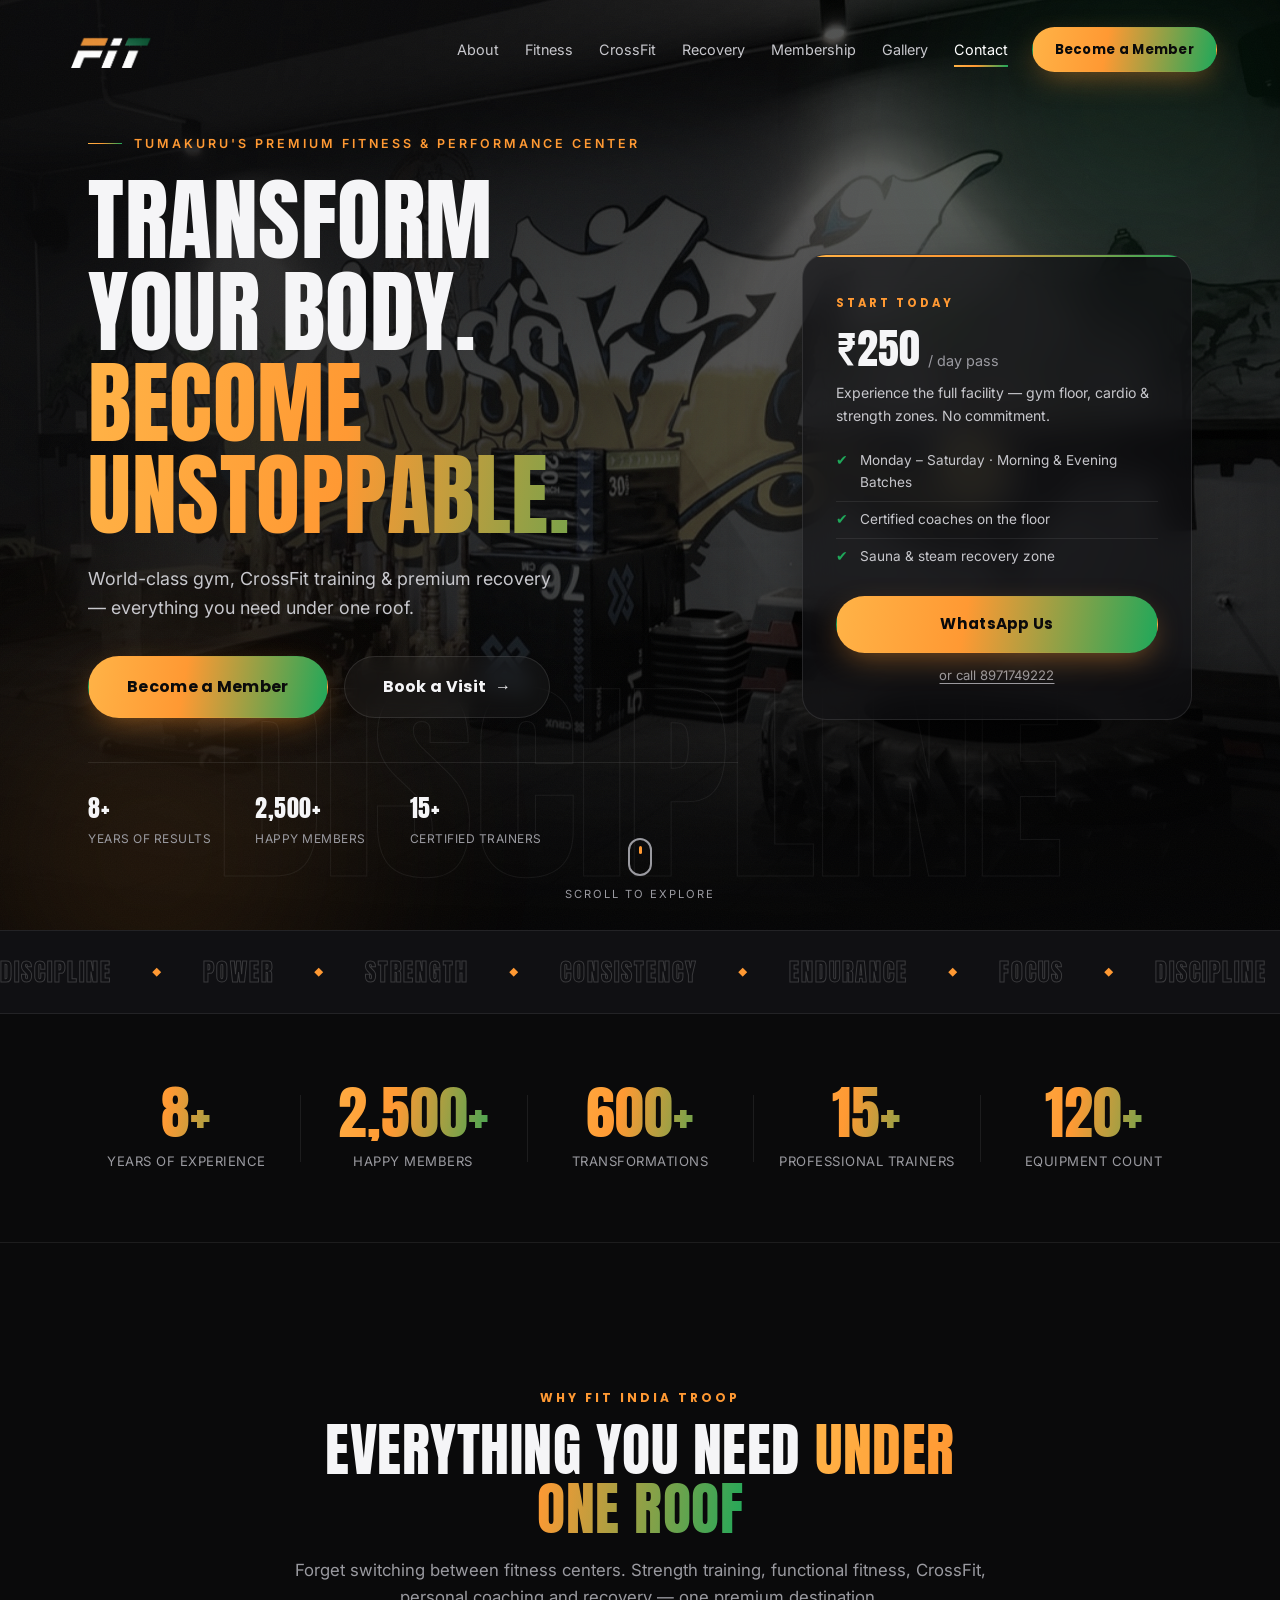
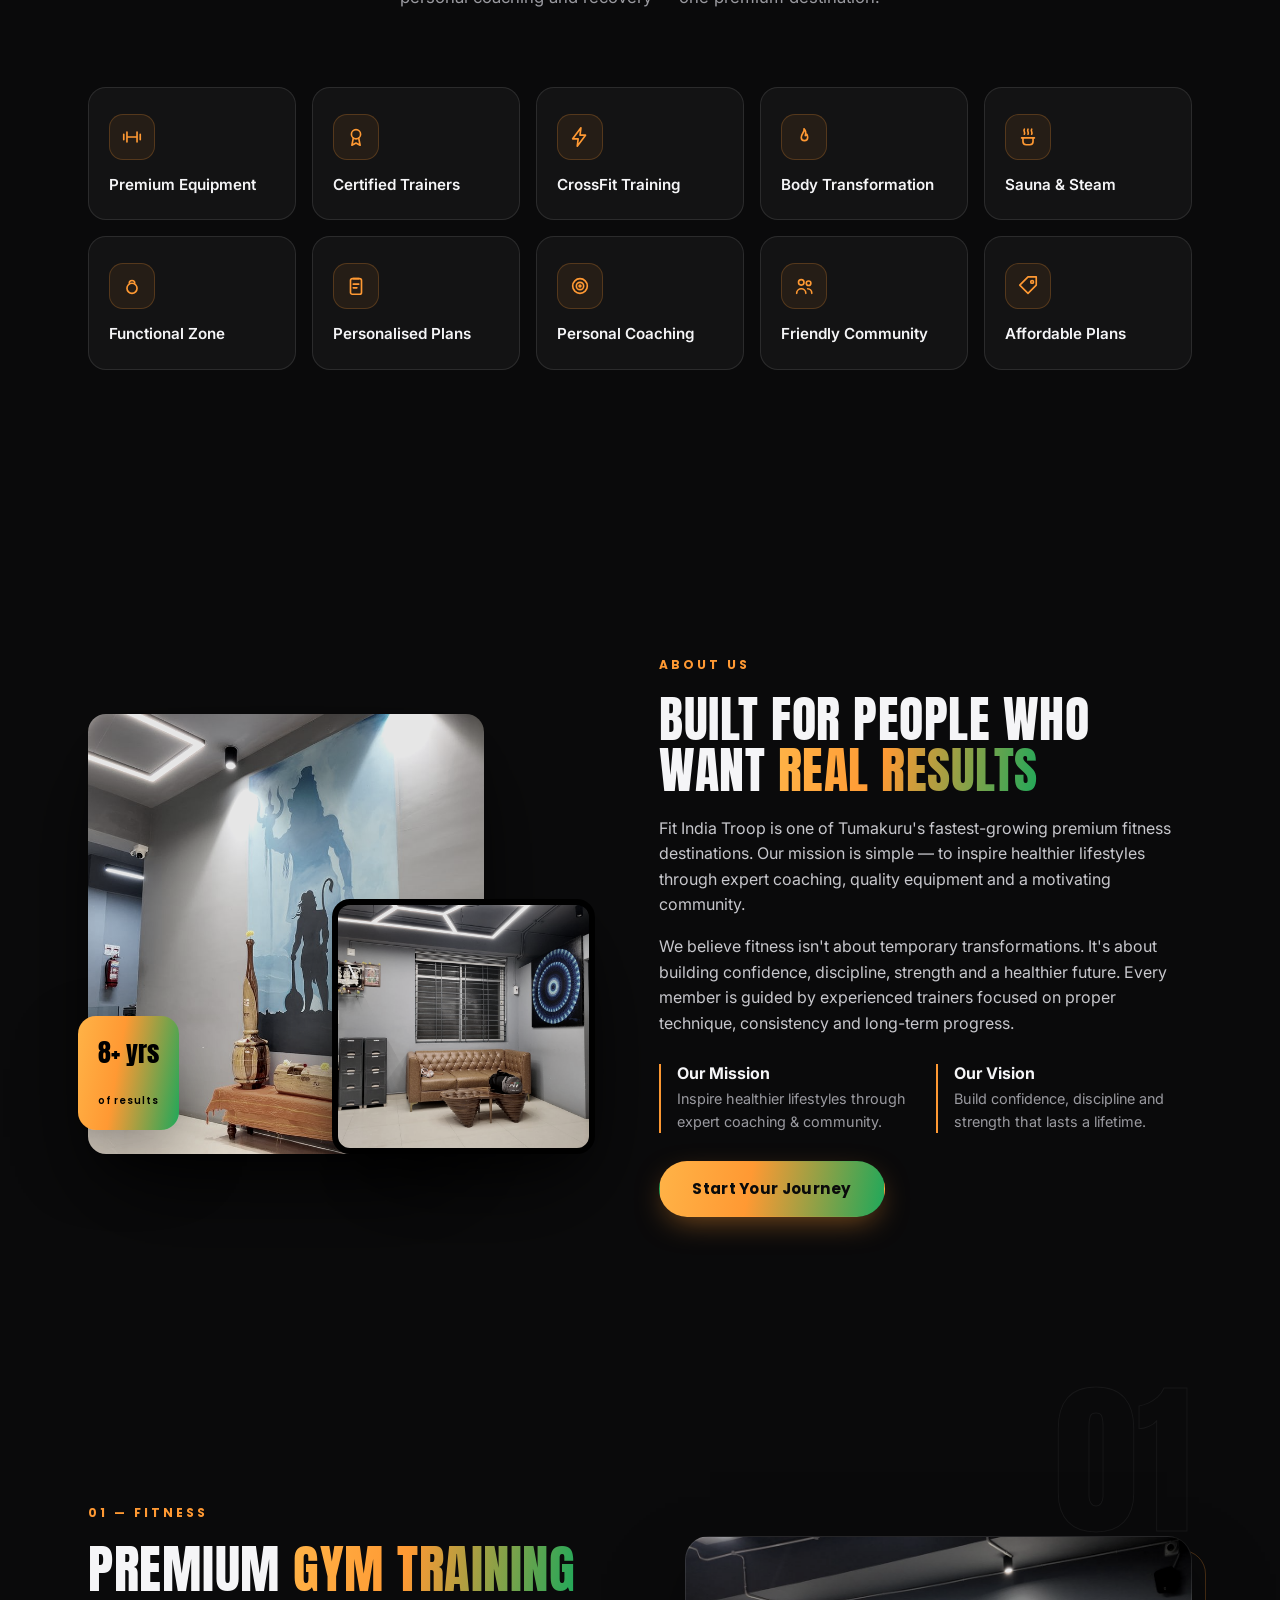
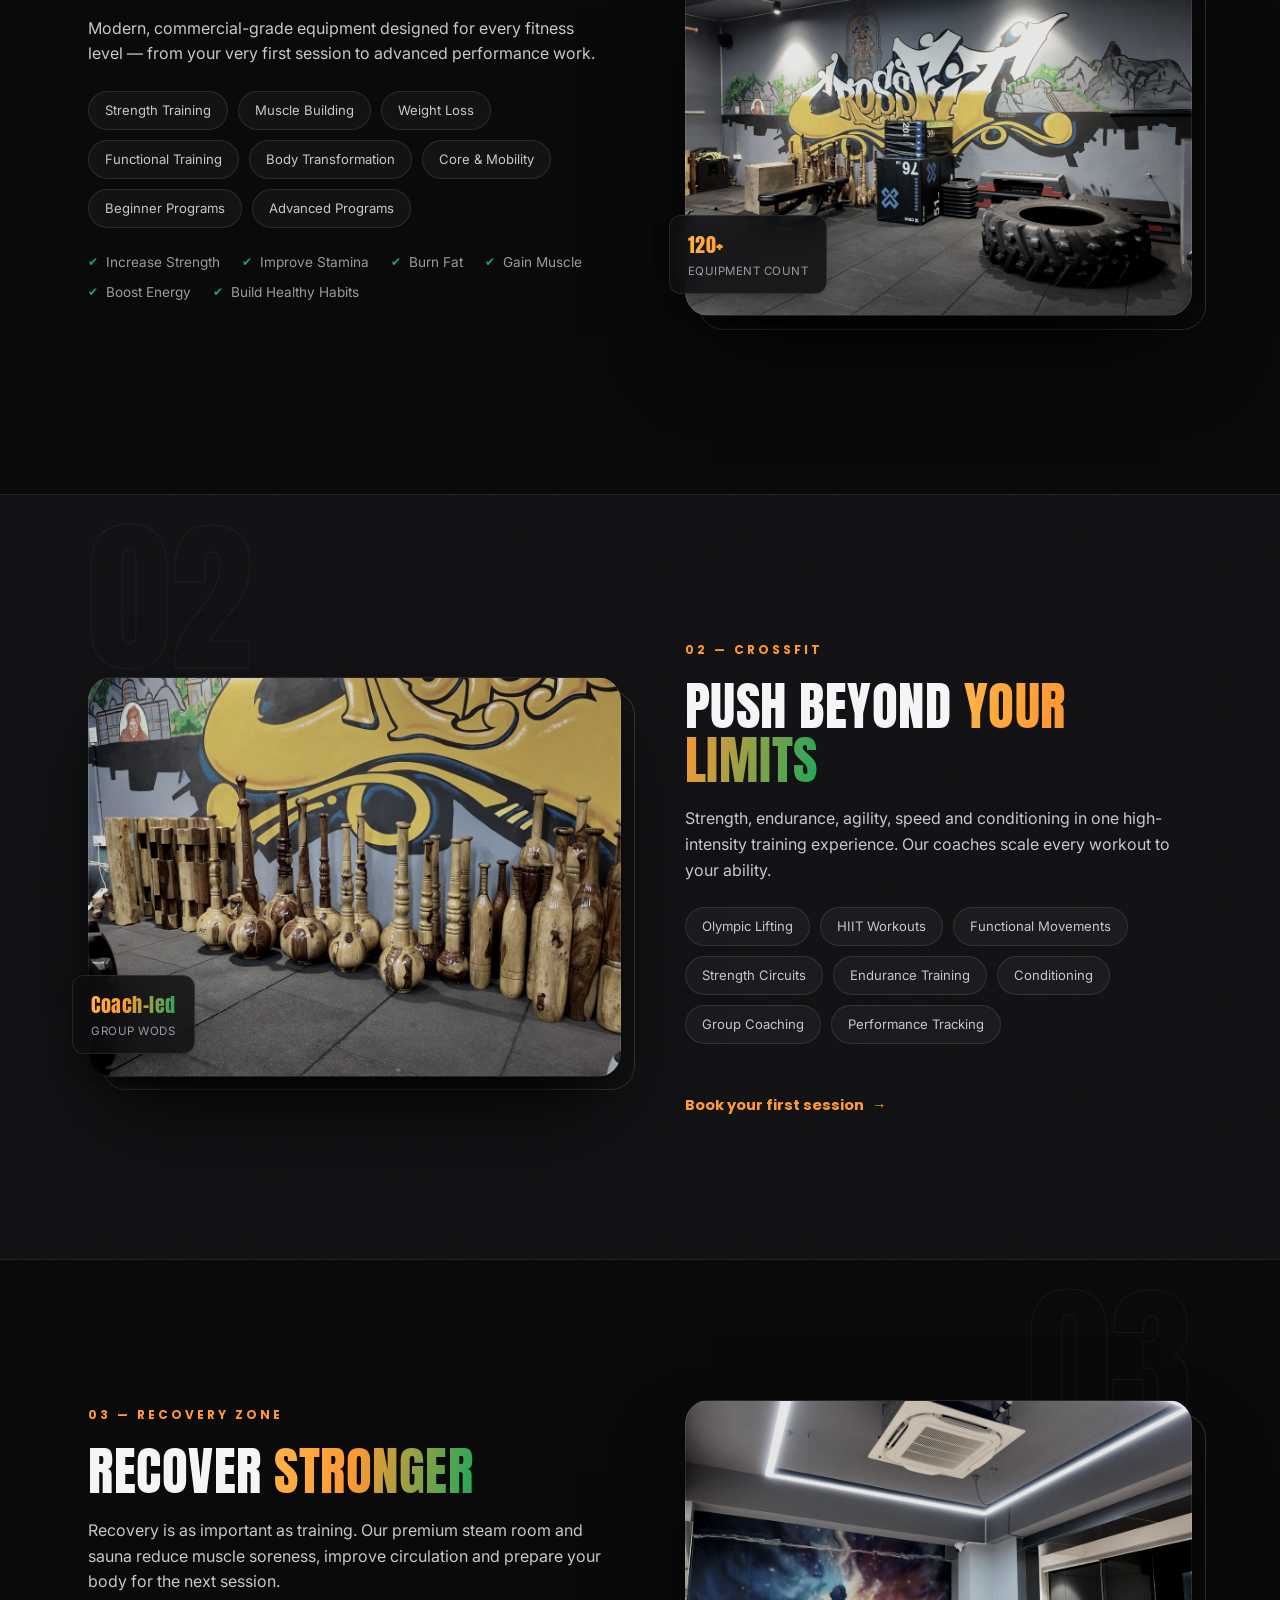
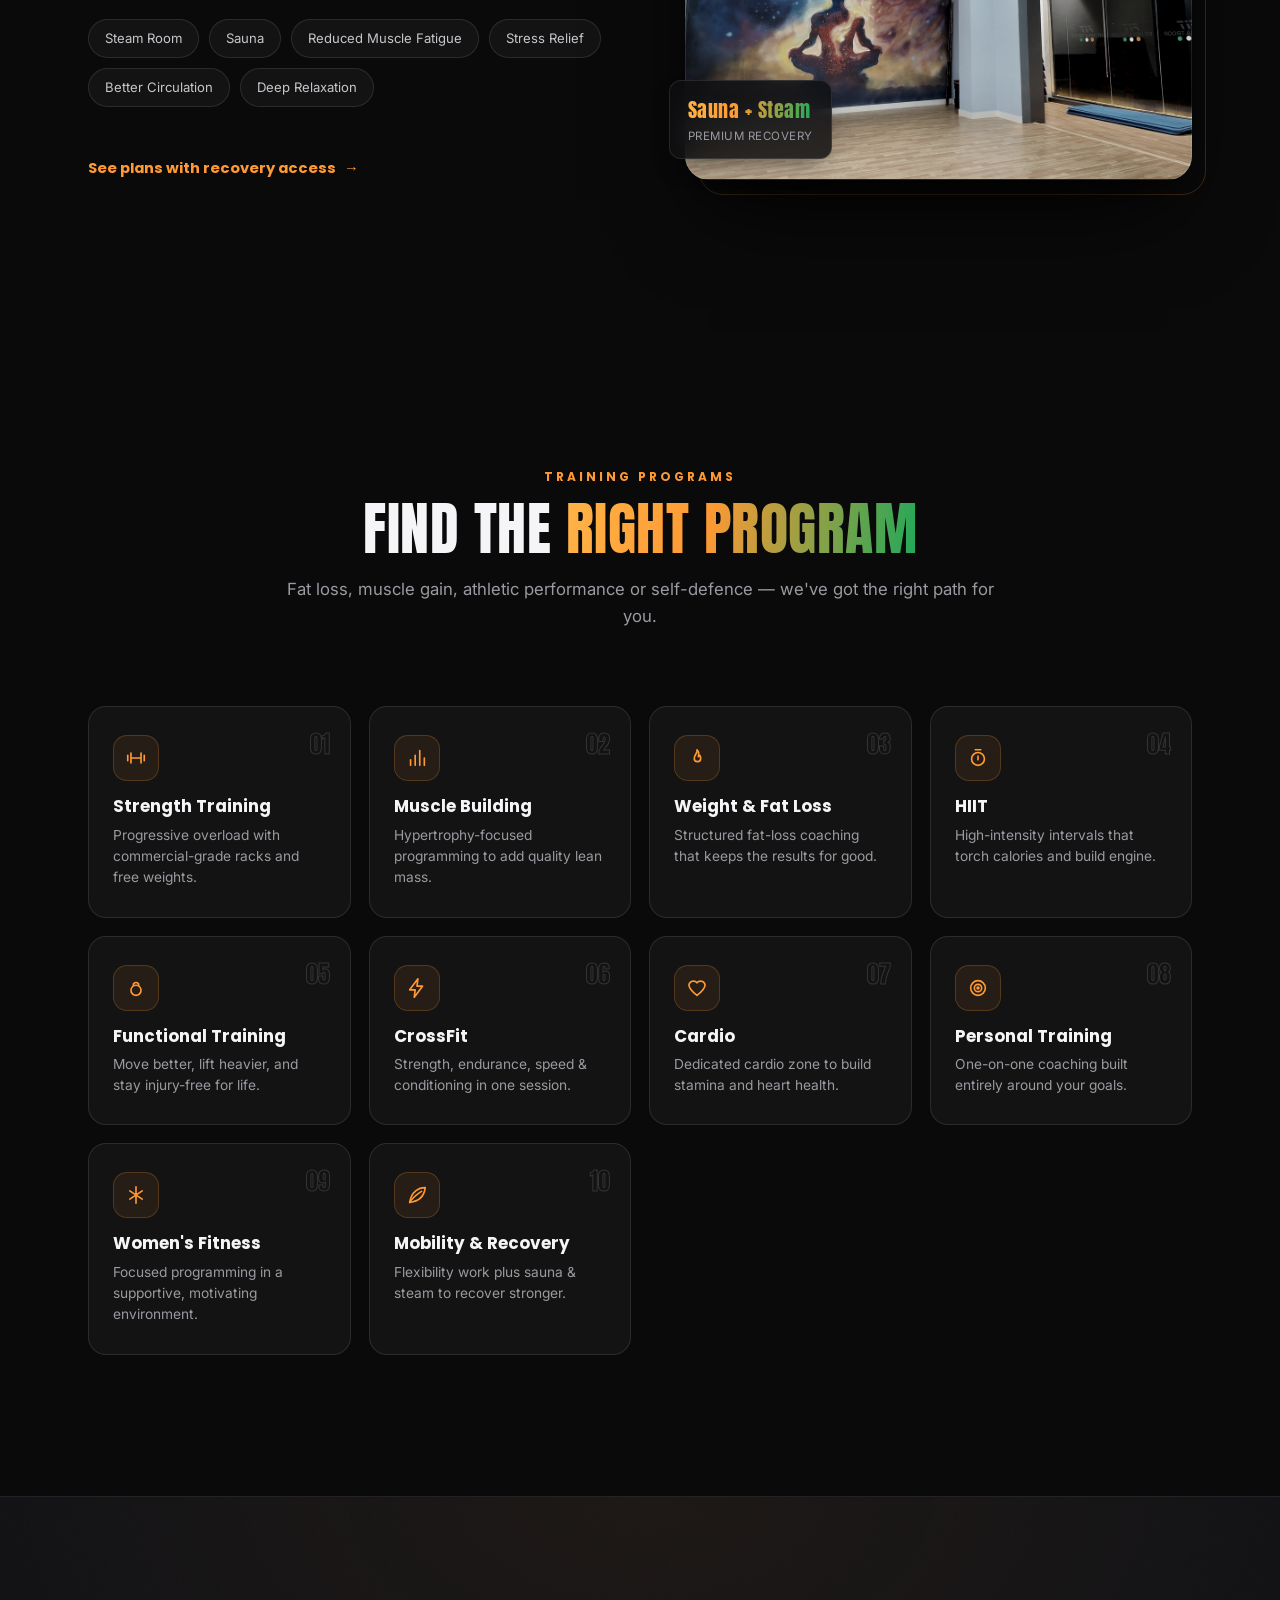
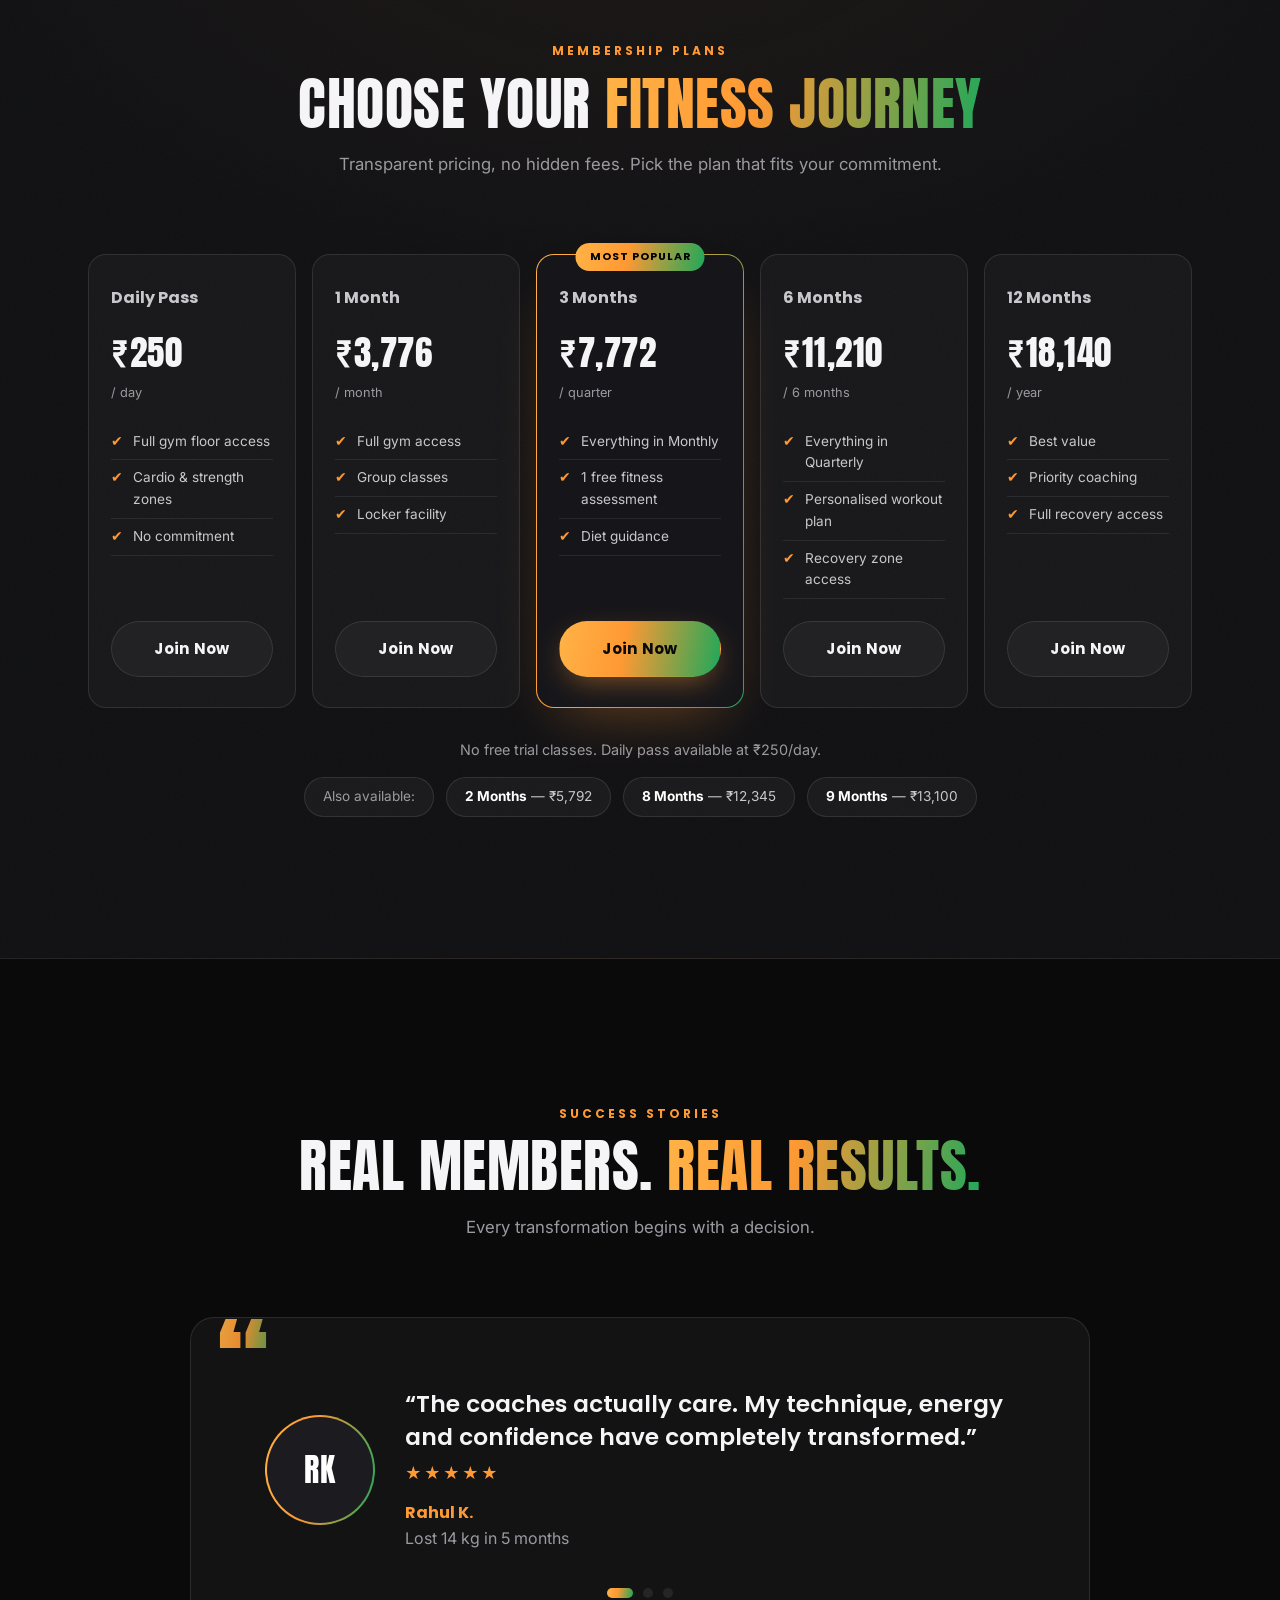
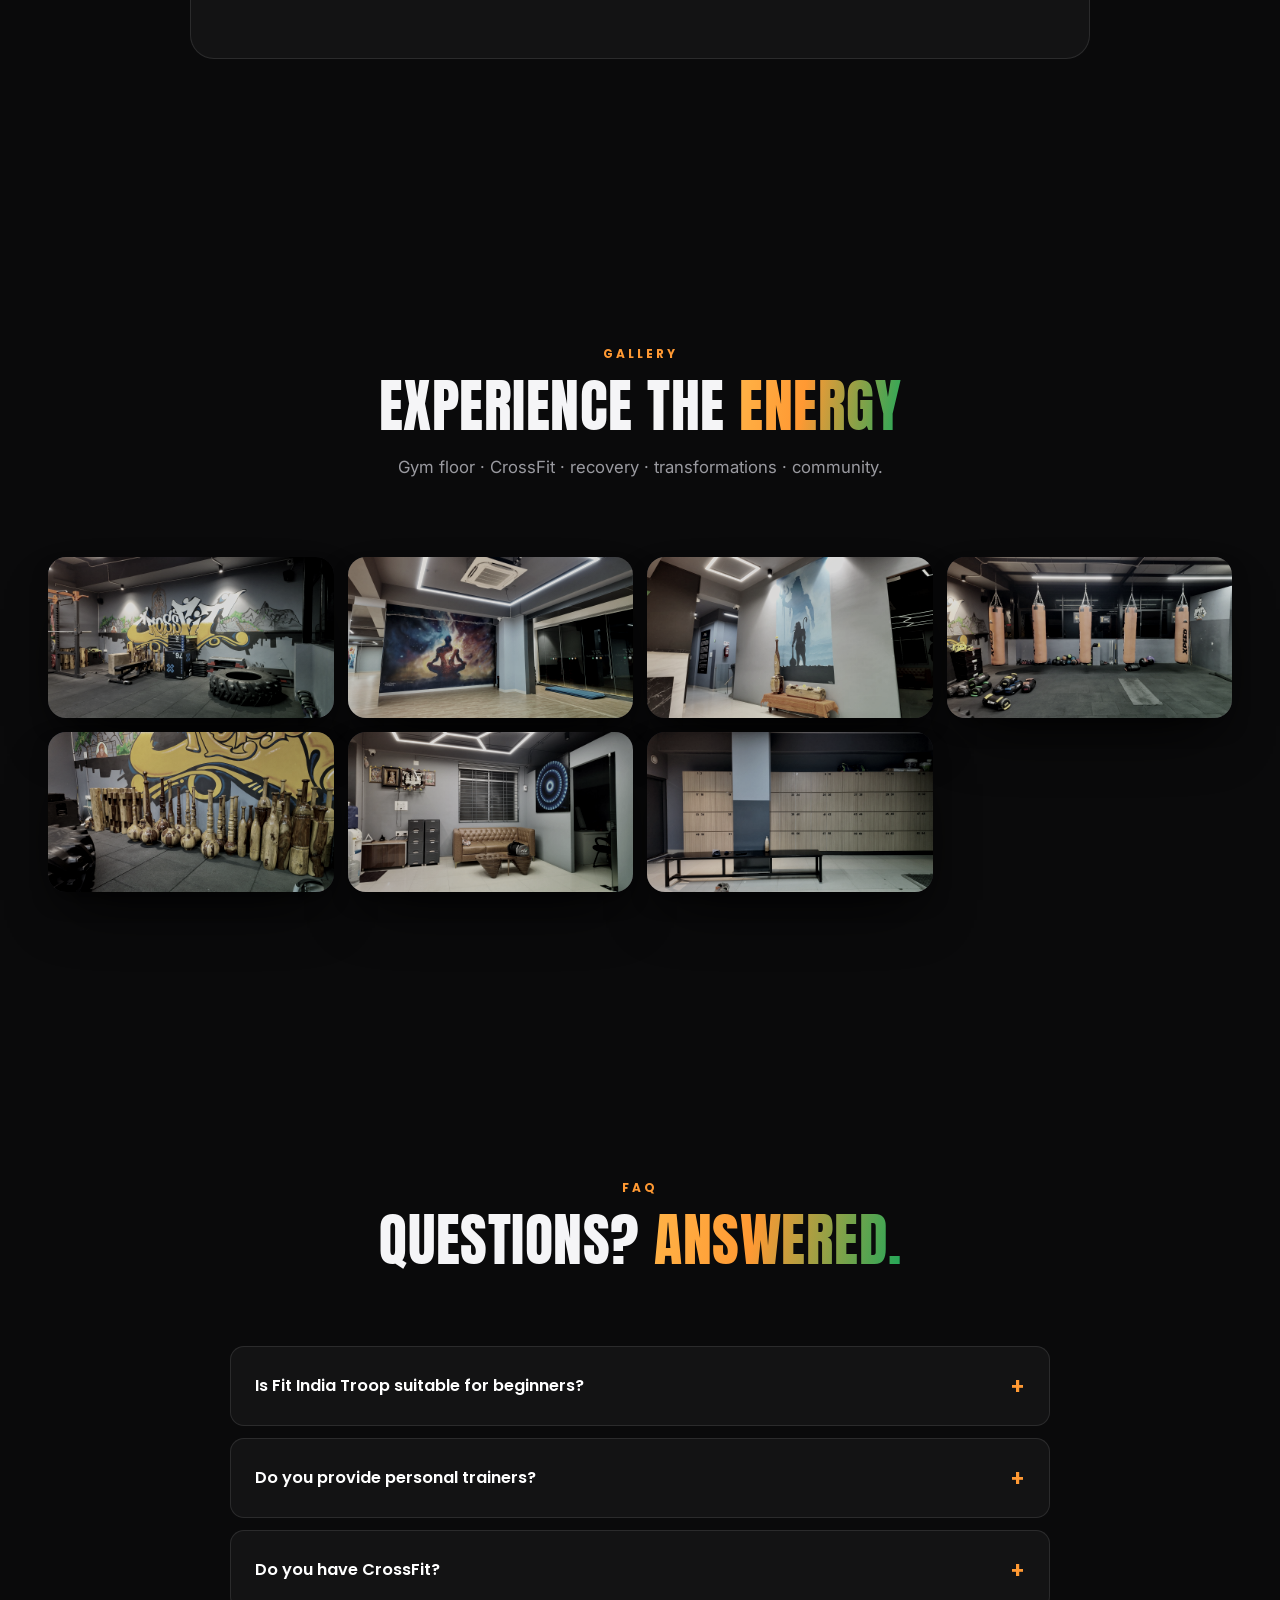
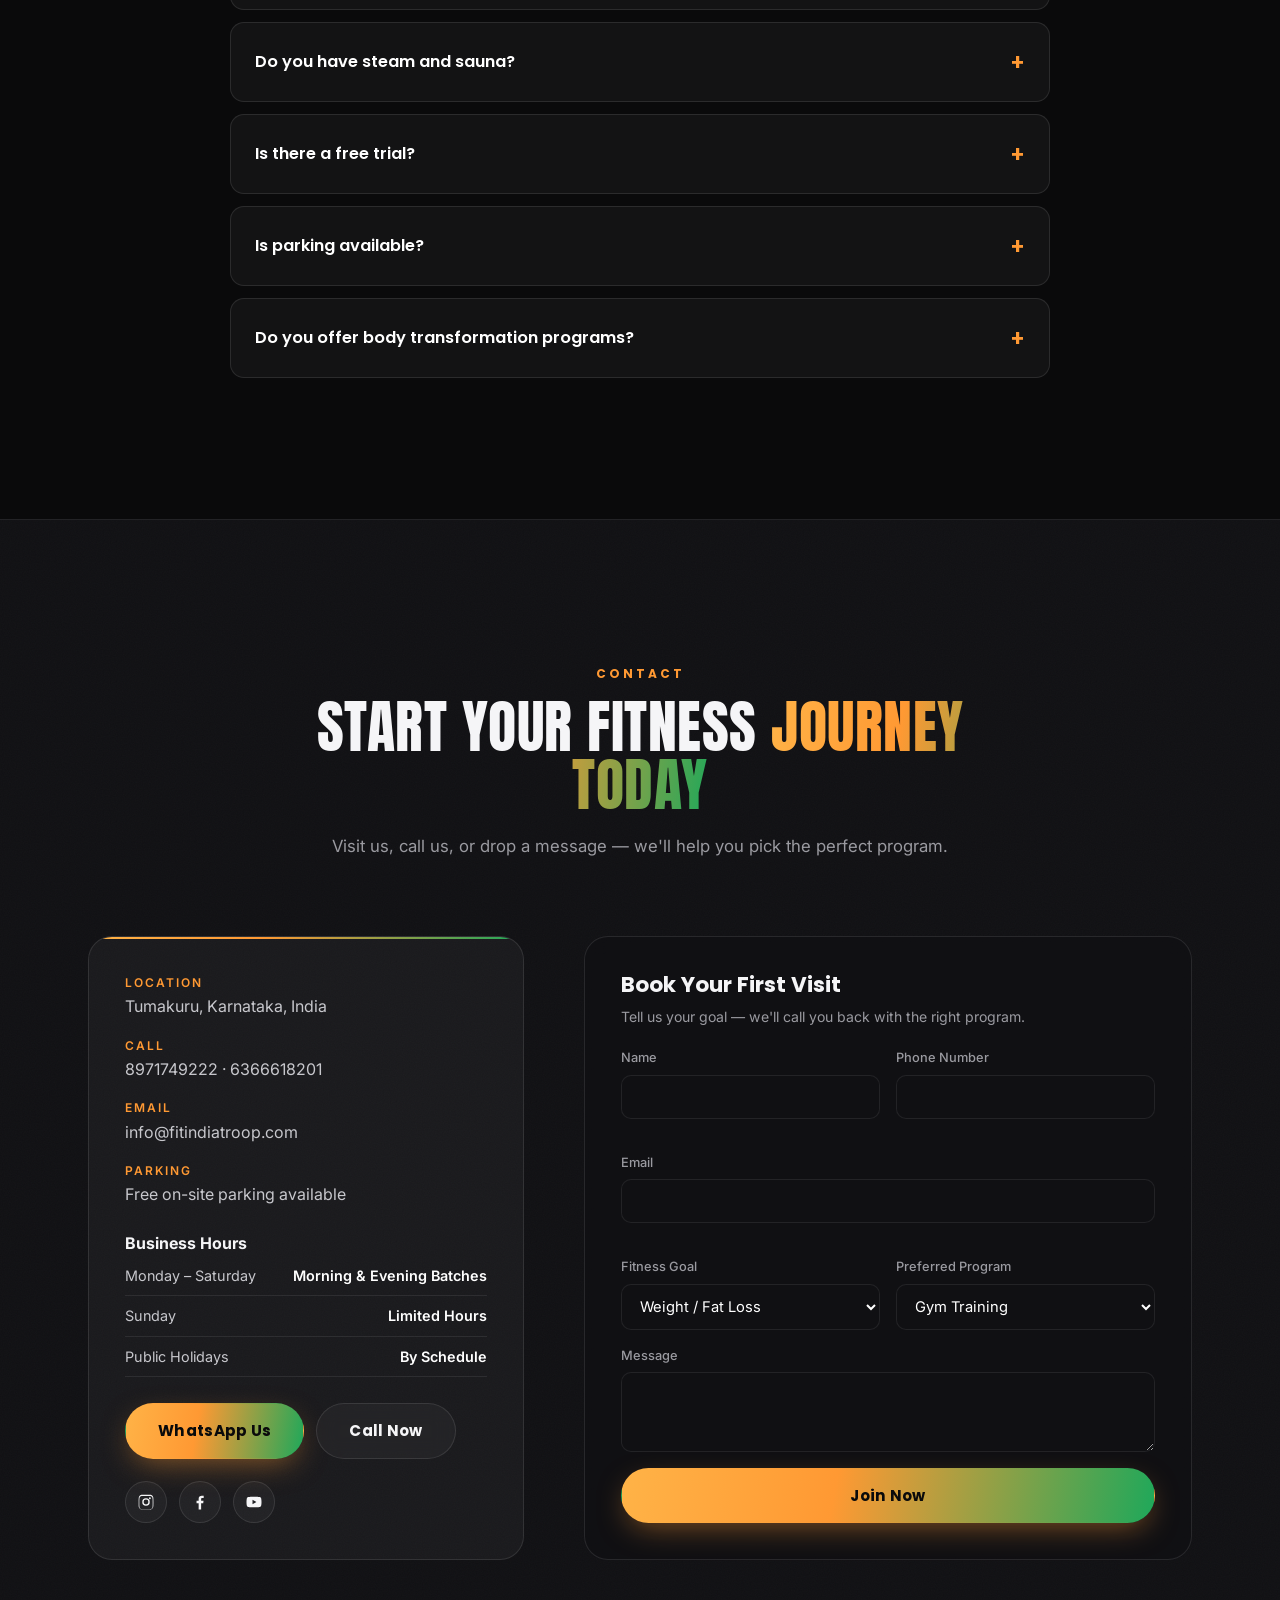
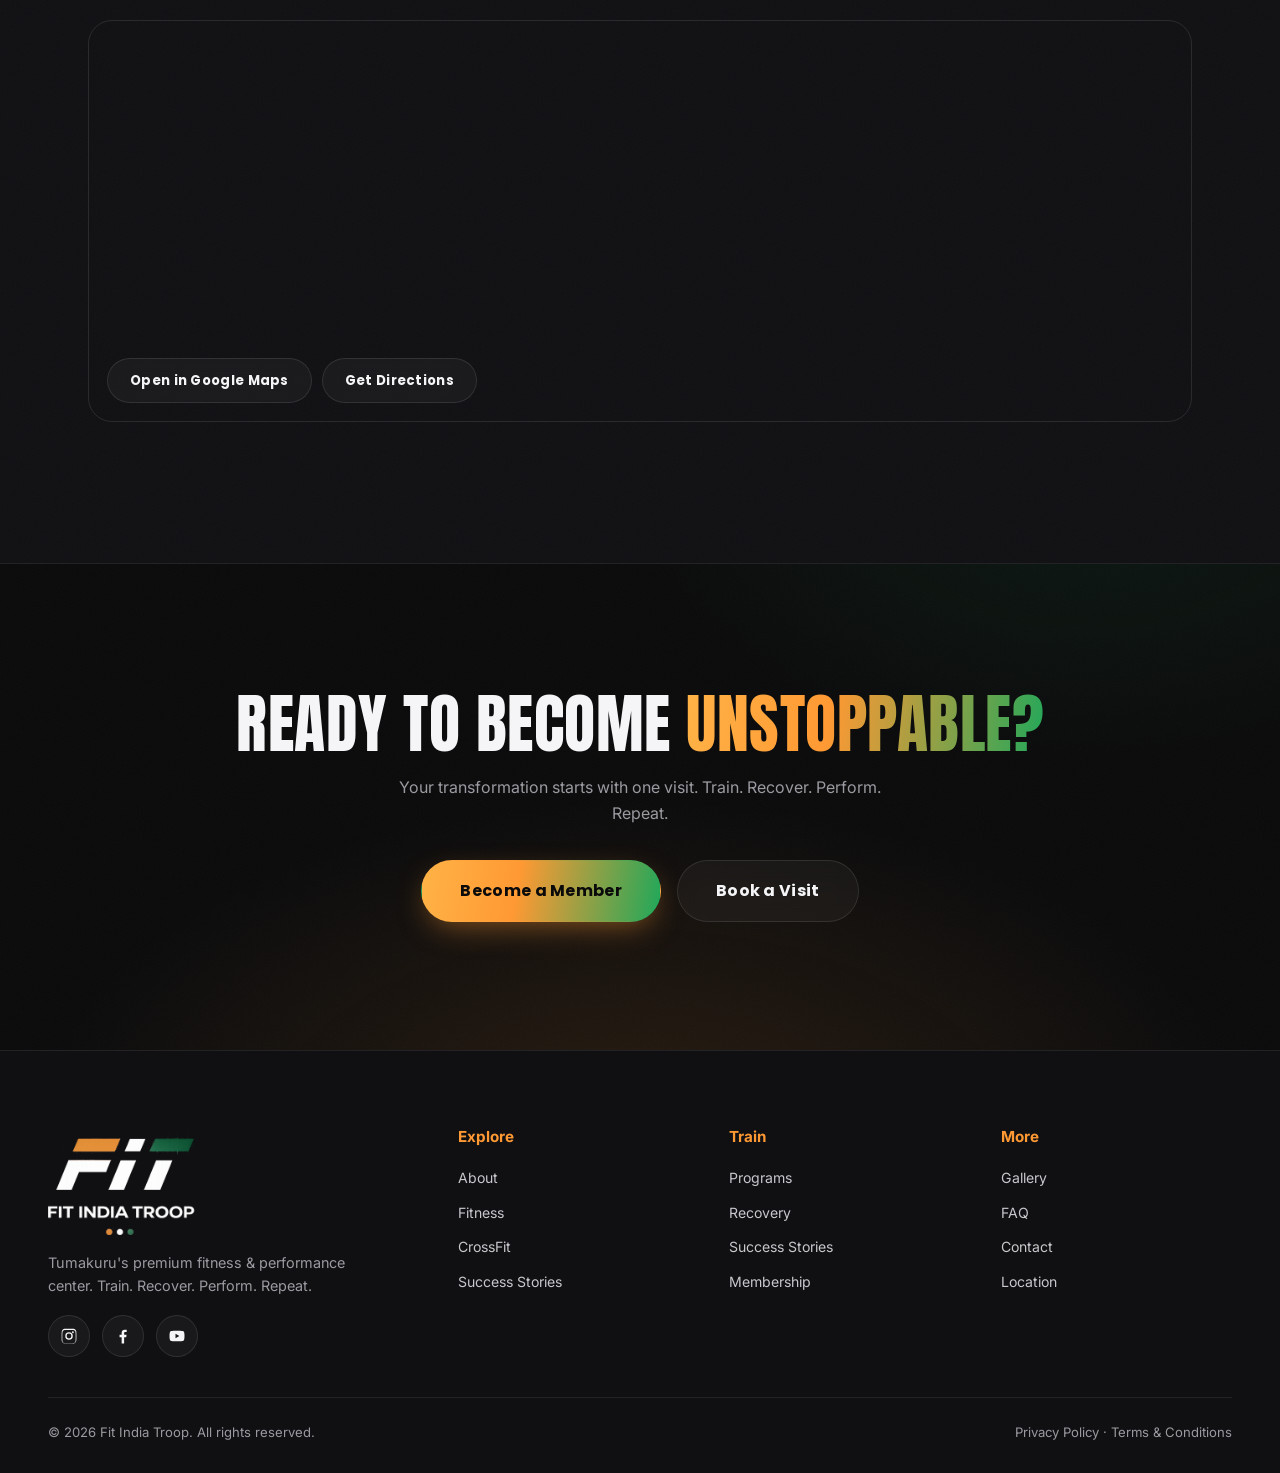
==== commit 6100d3eb: "Merge branch 'main' into main" ====
--- a/index.html
+++ b/index.html
@@ -9,14 +9,14 @@
   <meta name="description" content="Fit India Troop is Tumakuru's premium fitness & performance center — world-class gym, CrossFit, personal training and sauna & steam recovery. Train. Recover. Perform." />
   <meta name="keywords" content="gym in Tumakuru, best gym in Tumakuru, CrossFit Tumakuru, personal training Tumakuru, sauna gym Tumakuru, steam bath gym Tumakuru, body transformation Tumakuru, functional training, weight loss gym Tumakuru" />
   <meta name="author" content="Fit India Troop" />
-  <link rel="canonical" href="https://www.fitindiatroop.com/" />
+  <link rel="canonical" href="https://fitindiatroop.com/" />
 
   <!-- Open Graph -->
   <meta property="og:type" content="website" />
-  <meta property="og:url" content="https://www.fitindiatroop.com/" />
+  <meta property="og:url" content="https://fitindiatroop.com/" />
   <meta property="og:title" content="Fit India Troop — Premium Gym, CrossFit & Recovery in Tumakuru" />
   <meta property="og:description" content="World-class gym, CrossFit training & premium recovery — all under one roof in Tumakuru." />
-  <meta property="og:image" content="https://fit-india-troop.netlify.app/assets/images/gym-1.jpg" />
+  <meta property="og:image" content="https://fitindiatroop.com/assets/images/gym-1.jpg" />
   <meta property="og:site_name" content="Fit India Troop" />
   <meta name="twitter:card" content="summary_large_image" />
   <meta name="twitter:title" content="Fit India Troop — Premium Gym, CrossFit & Recovery in Tumakuru" />
